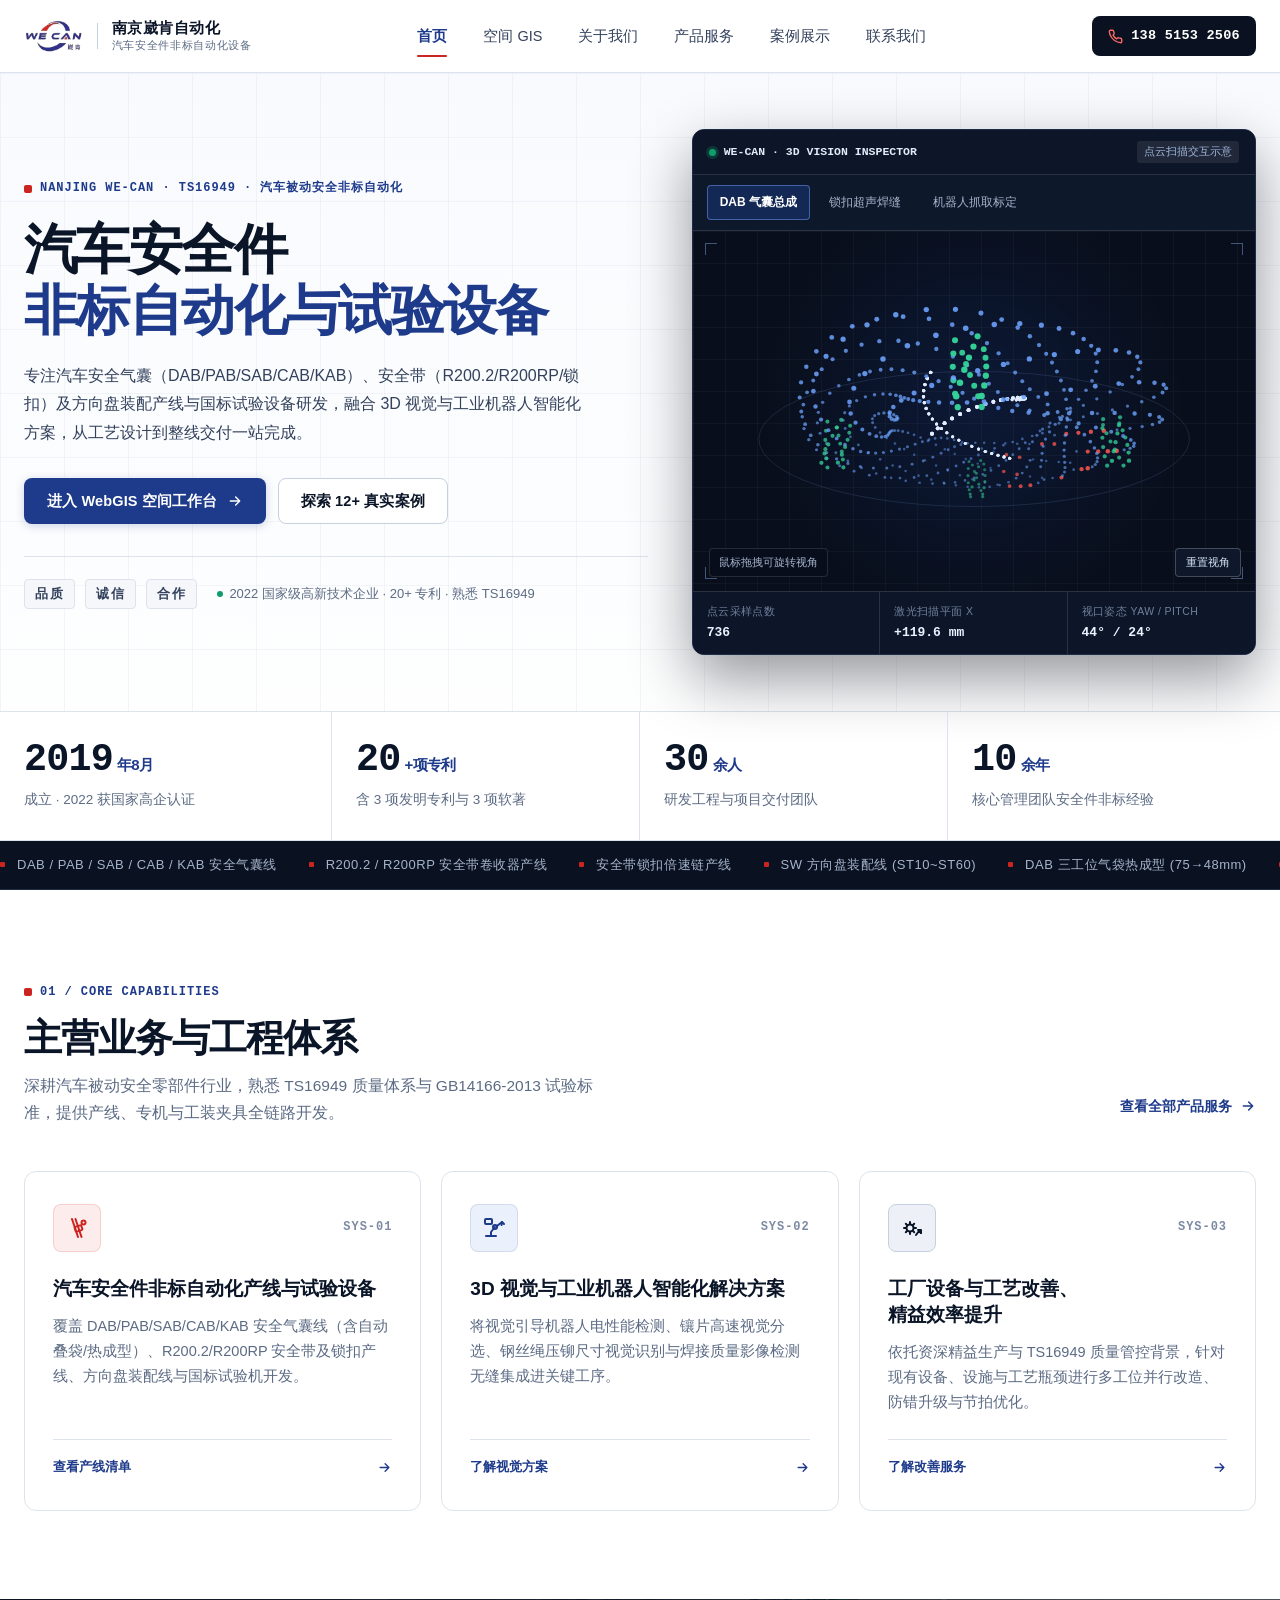
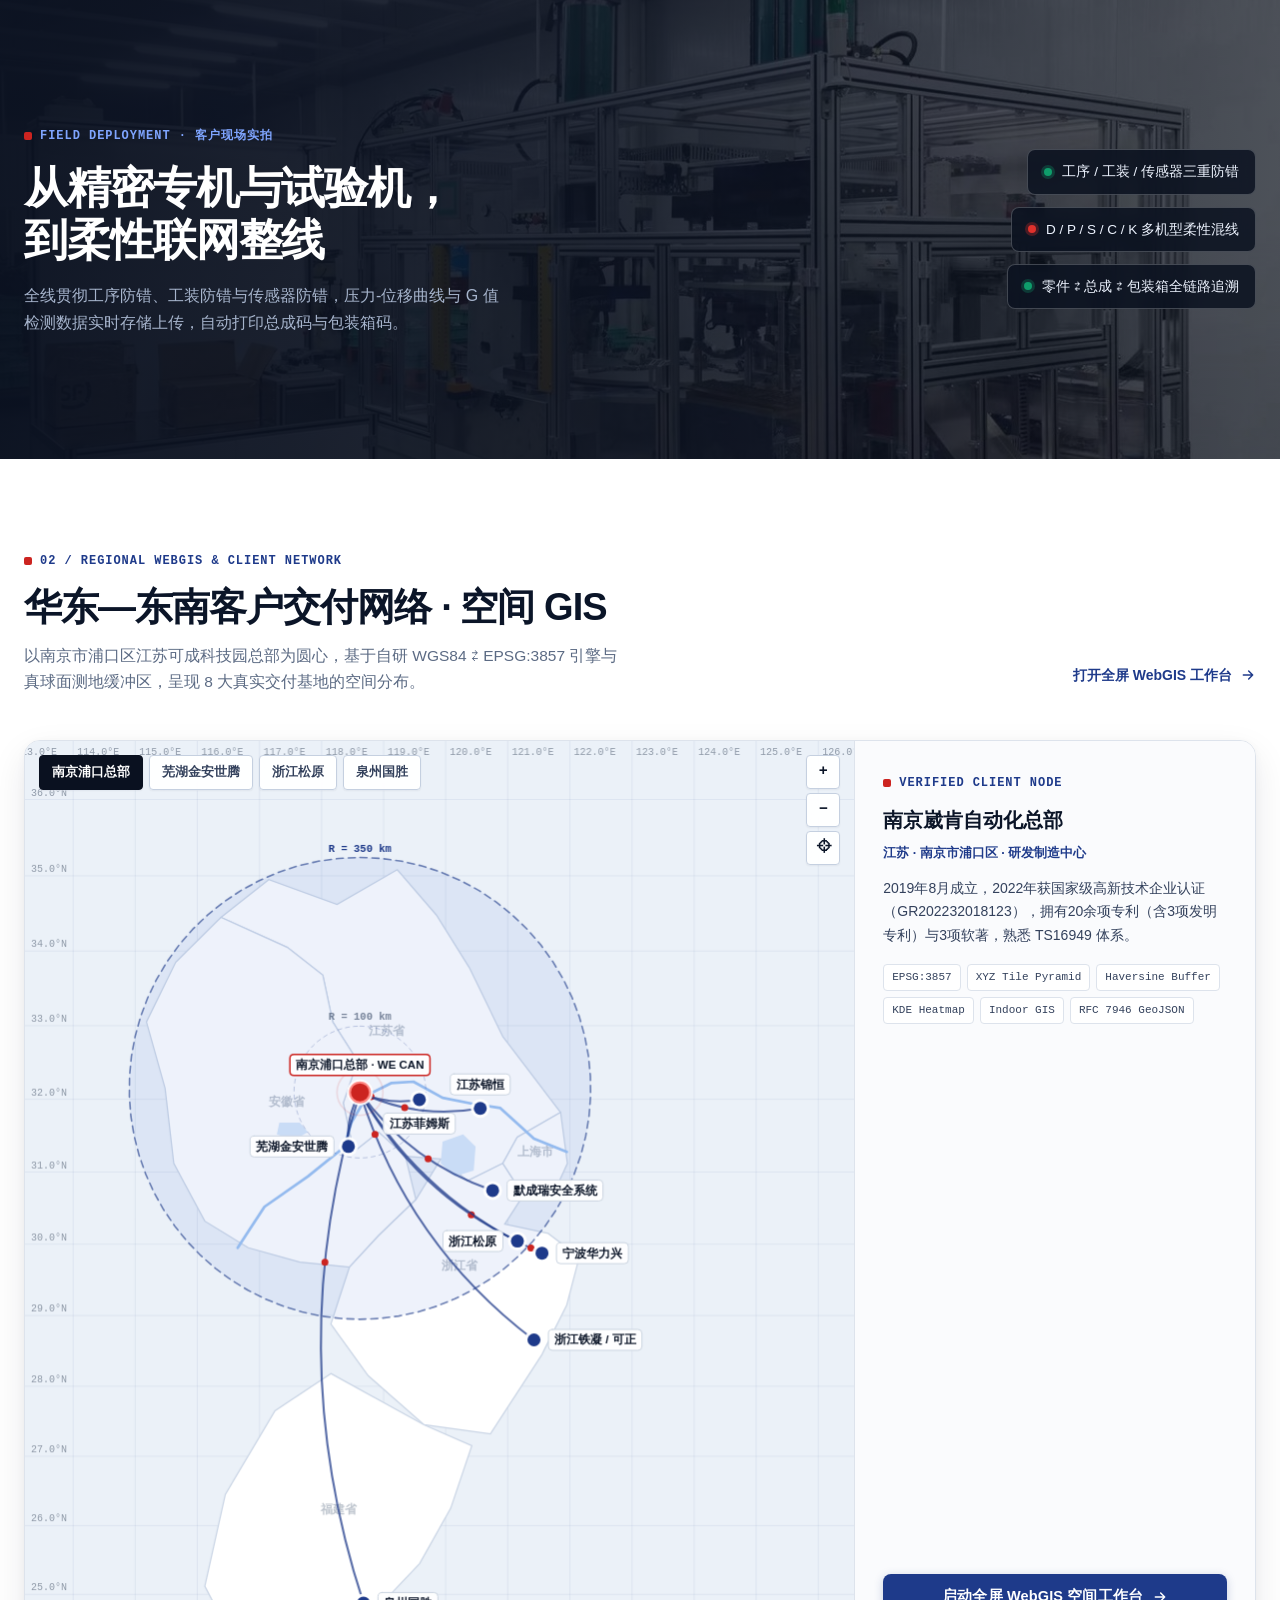
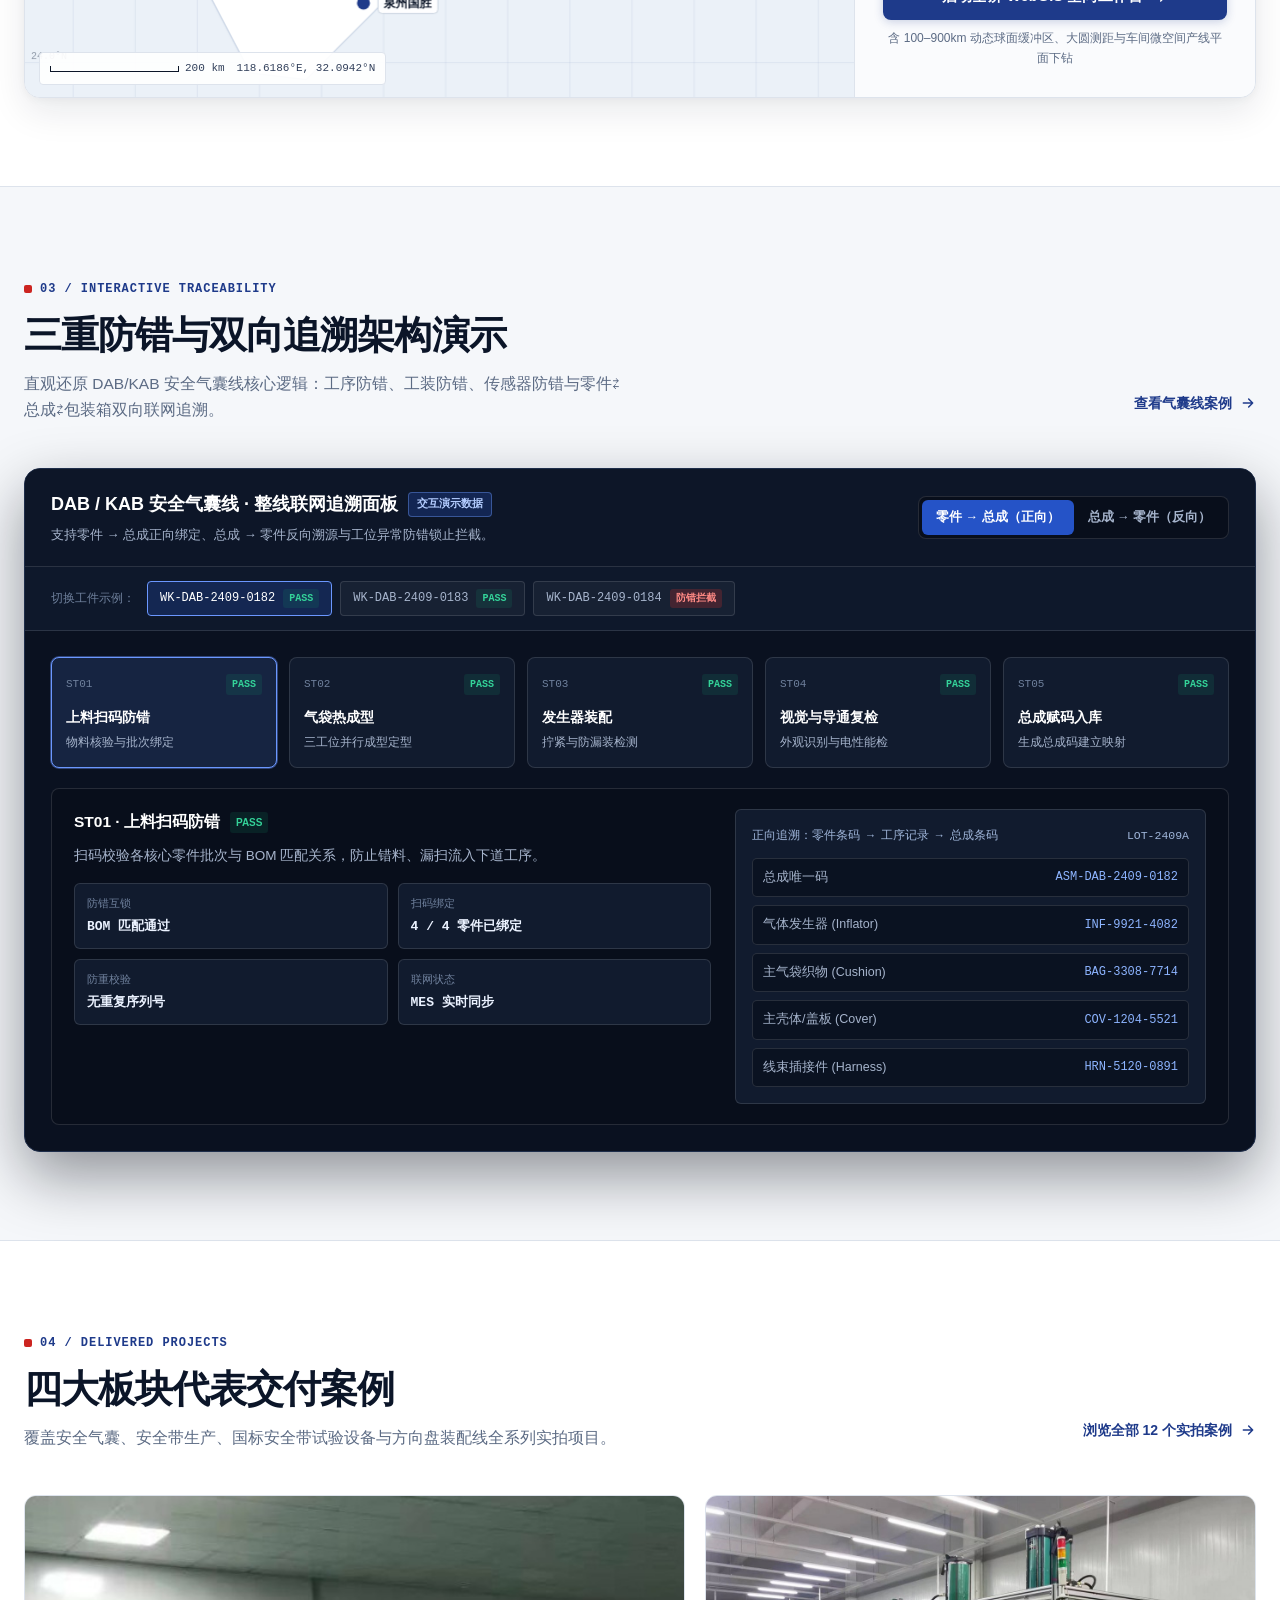
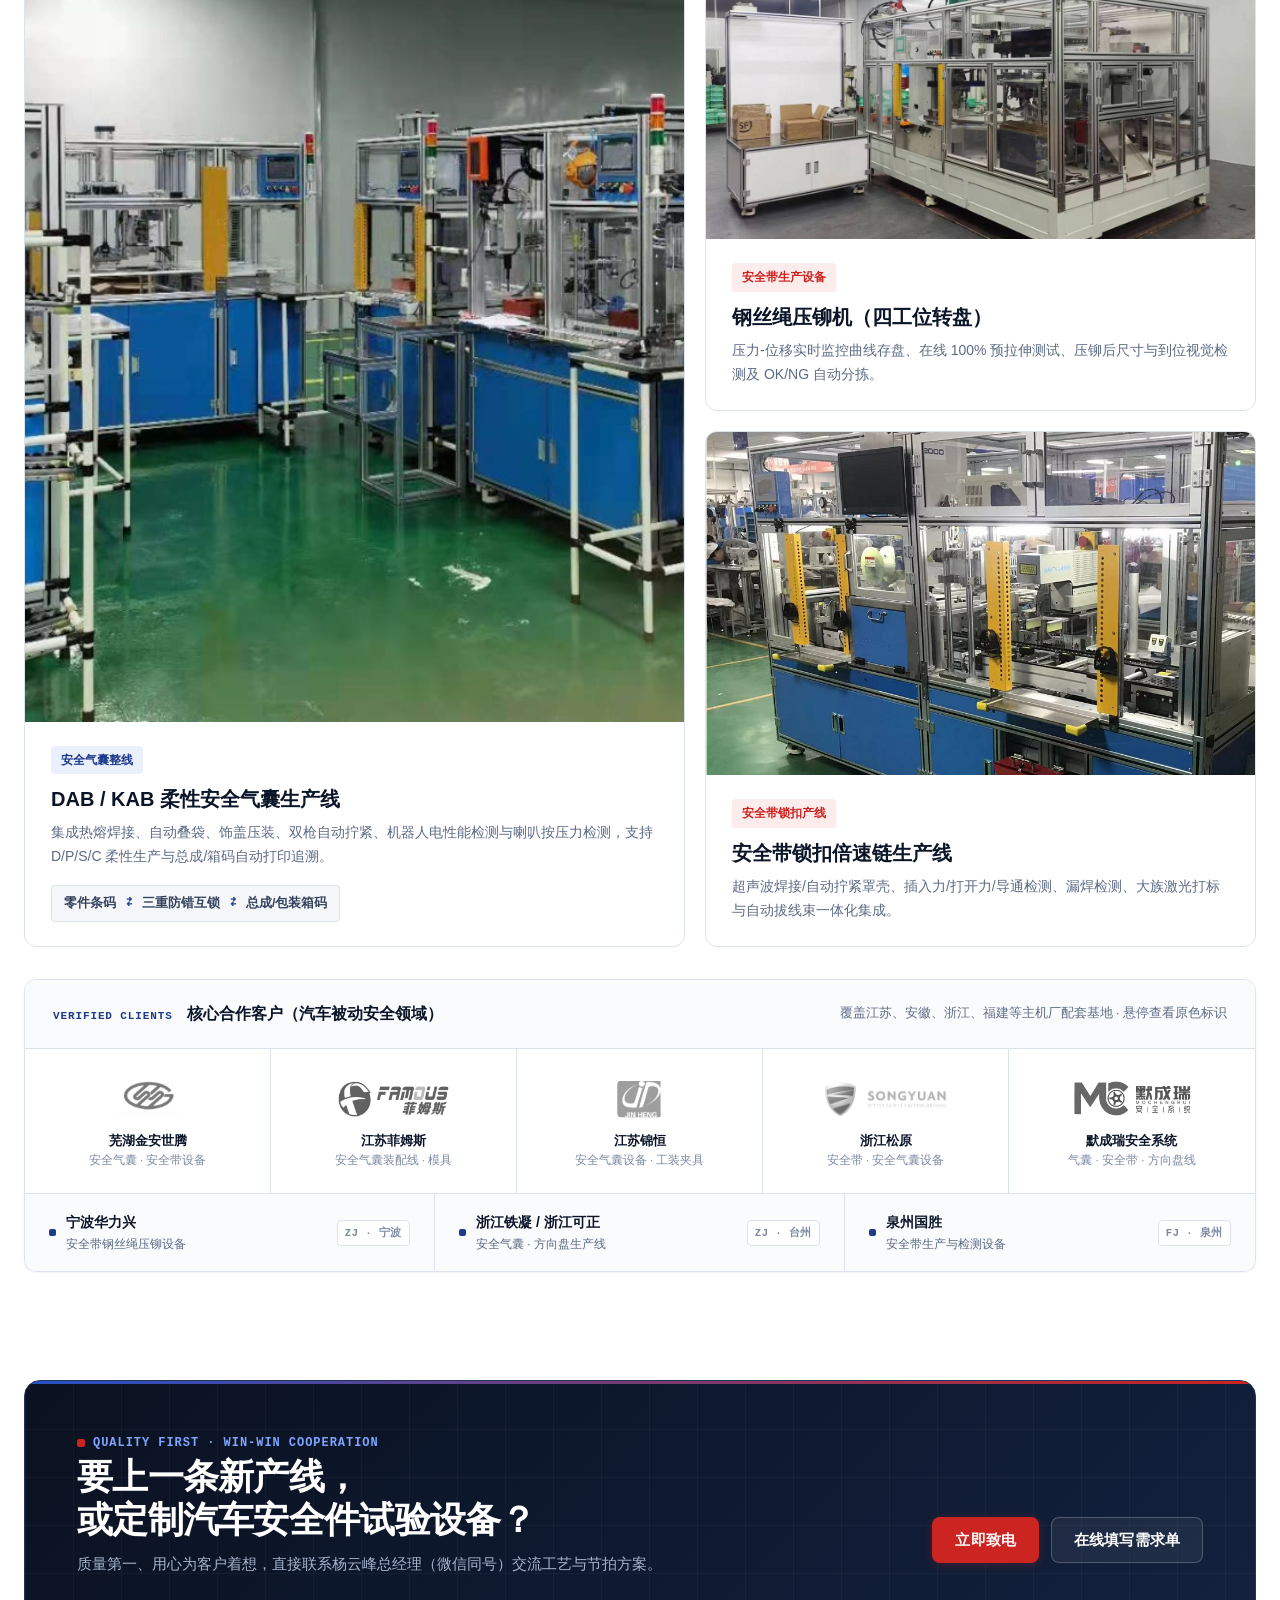
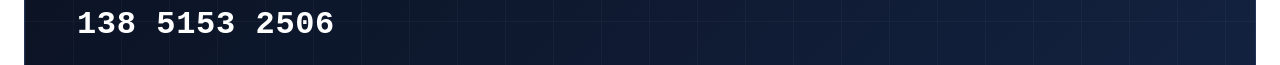
==== index.html @ b55b251d "ui: redesign partner logo wall into Swiss 5+3 hairline matrix with transparent monochrome-to-color l" ====
<!DOCTYPE html>
<html lang="zh-CN">
<head>
  <meta charset="utf-8">
  <meta name="viewport" content="width=device-width, initial-scale=1">
  <title>南京崴肯自动化设备科技有限公司 | 汽车安全件非标自动化与试验设备</title>
  <meta name="description" content="南京崴肯自动化设备科技有限公司（国家高新技术企业，GR202232018123）：安全气囊（DAB/PAB/SAB/CAB/KAB）、安全带（R200.2/R200RP/锁扣）、方向盘产线及试验设备、3D视觉与机器人智能化方案。">
  <link rel="icon" href="./img/logo.jpg">
  <link rel="stylesheet" href="./css/site.css">
</head>
<body>
  <header class="site-head" id="head">
    <div class="wrap">
      <a class="brand" href="./index.html" aria-label="南京崴肯自动化设备科技有限公司 首页">
        <span class="brand-mark"><img src="./img/logo-clean.png" alt="WE CAN 崴肯"></span>
        <span class="brand-sep" aria-hidden="true"></span>
        <span class="brand-text">
          <strong>南京崴肯自动化</strong>
          <small>汽车安全件非标自动化设备</small>
        </span>
      </a>
      <nav class="nav" id="nav" aria-label="主导航">
        <a href="./index.html" aria-current="page">首页</a>
        <a href="./gis.html">空间 GIS</a>
        <a href="./about.html">关于我们</a>
        <a href="./services.html">产品服务</a>
        <a href="./cases.html">案例展示</a>
        <a href="./contact.html">联系我们</a>
      </nav>
      <div class="head-actions">
        <a class="call-btn" href="tel:13851532506" aria-label="致电 138 5153 2506">
          <svg viewBox="0 0 24 24" fill="none" stroke="currentColor" stroke-width="2.2" stroke-linecap="round" stroke-linejoin="round" aria-hidden="true"><path d="M22 16.9v3a2 2 0 0 1-2.2 2 19.8 19.8 0 0 1-8.6-3.1 19.5 19.5 0 0 1-6-6A19.8 19.8 0 0 1 2.1 4.2 2 2 0 0 1 4.1 2h3a2 2 0 0 1 2 1.7c.1.9.4 1.8.7 2.7a2 2 0 0 1-.5 2.1L8 9.8a16 16 0 0 0 6 6l1.3-1.3a2 2 0 0 1 2.1-.4c.9.3 1.8.6 2.7.7a2 2 0 0 1 1.7 2z"/></svg>
          <span class="mono">138 5153 2506</span>
        </a>
        <button class="menu-btn" type="button" aria-controls="nav" aria-expanded="false" aria-label="打开菜单">
          <svg viewBox="0 0 24 24" fill="none" stroke="currentColor" stroke-width="2" stroke-linecap="round" aria-hidden="true"><path d="M4 7h16M4 12h16M4 17h16"/></svg>
        </button>
      </div>
    </div>
  </header>

  <main>
    <!-- HERO: Architectural Split Stage + Interactive 3D CAD Point-Cloud Viewport -->
    <section class="hero">
      <div class="wrap">
        <div class="hero-grid">
          <div class="hero-copy">
            <span class="eyebrow rv">NANJING WE-CAN · TS16949 · 汽车被动安全非标自动化</span>
            <h1 class="rv d1">汽车安全件<br><span class="accent">非标自动化与试验设备</span></h1>
            <p class="hero-lead rv d2">专注汽车安全气囊（DAB/PAB/SAB/CAB/KAB）、安全带（R200.2/R200RP/锁扣）及方向盘装配产线与国标试验设备研发，融合 3D 视觉与工业机器人智能化方案，从工艺设计到整线交付一站完成。</p>
            <div class="hero-actions rv d2">
              <a class="btn btn-primary" href="./gis.html">
                进入 WebGIS 空间工作台
                <svg viewBox="0 0 24 24" fill="none" stroke="currentColor" stroke-width="2.2" stroke-linecap="round" stroke-linejoin="round" aria-hidden="true"><path d="M5 12h14M13 6l6 6-6 6"/></svg>
              </a>
              <a class="btn btn-outline" href="./cases.html">探索 12+ 真实案例</a>
            </div>
            <div class="hero-meta rv d3">
              <div class="creed" aria-label="企业理念">
                <span>品质</span>
                <span>诚信</span>
                <span>合作</span>
              </div>
              <span class="hero-cert"><i aria-hidden="true"></i>2022 国家级高新技术企业 · 20+ 专利 · 熟悉 TS16949</span>
            </div>
          </div>

          <div class="cad-stage rv d1" data-default-mode="airbag" aria-label="3D视觉点云交互演示视窗">
            <div class="cad-bar">
              <span class="cad-title"><i class="cad-dot" aria-hidden="true"></i>WE-CAN · 3D VISION INSPECTOR</span>
              <span class="cad-tag">点云扫描交互示意</span>
            </div>
            <div class="cad-modes" role="tablist" aria-label="切换三维检测示意模型">
              <button type="button" class="cad-mode-btn active" data-mode="airbag">DAB 气囊总成</button>
              <button type="button" class="cad-mode-btn" data-mode="buckle">锁扣超声焊缝</button>
              <button type="button" class="cad-mode-btn" data-mode="robot">机器人抓取标定</button>
            </div>
            <div class="cad-viewport">
              <canvas id="cloud" aria-hidden="true"></canvas>
              <span class="cad-corner tl" aria-hidden="true"></span>
              <span class="cad-corner tr" aria-hidden="true"></span>
              <span class="cad-corner bl" aria-hidden="true"></span>
              <span class="cad-corner br" aria-hidden="true"></span>
              <span class="cad-hint">鼠标拖拽可旋转视角</span>
              <button type="button" class="cad-reset">重置视角</button>
            </div>
            <div class="cad-telemetry">
              <div><span>点云采样点数</span><strong data-cad-pts>0</strong></div>
              <div><span>激光扫描平面 X</span><strong data-cad-scan>+0.0 mm</strong></div>
              <div><span>视口姿态 YAW / PITCH</span><strong data-cad-angle>0° / 0°</strong></div>
            </div>
          </div>
        </div>
      </div>

      <!-- KPI Engineering Strip -->
      <div class="kpi-strip">
        <div class="wrap">
          <div class="kpi-grid">
            <div class="kpi-item rv">
              <div class="kpi-val"><span data-count="2019">2019</span><small>年8月</small></div>
              <div class="kpi-label">成立 · 2022 获国家高企认证</div>
            </div>
            <div class="kpi-item rv d1">
              <div class="kpi-val"><span data-count="20">20</span><small>+项专利</small></div>
              <div class="kpi-label">含 3 项发明专利与 3 项软著</div>
            </div>
            <div class="kpi-item rv d2">
              <div class="kpi-val"><span data-count="30">30</span><small>余人</small></div>
              <div class="kpi-label">研发工程与项目交付团队</div>
            </div>
            <div class="kpi-item rv d3">
              <div class="kpi-val"><span data-count="10">10</span><small>余年</small></div>
              <div class="kpi-label">核心管理团队安全件非标经验</div>
            </div>
          </div>
        </div>
      </div>
    </section>

    <!-- Restrained Capability Ticker -->
    <div class="cap-ticker" aria-label="核心产线与试验设备能力">
      <div class="cap-ticker-track">
        <span>DAB / PAB / SAB / CAB / KAB 安全气囊线</span>
        <span>R200.2 / R200RP 安全带卷收器产线</span>
        <span>安全带锁扣倍速链产线</span>
        <span>SW 方向盘装配线 (ST10~ST60)</span>
        <span>DAB 三工位气袋热成型 (75→48mm)</span>
        <span>四工位转盘钢丝绳压铆机</span>
        <span>车带感角度检测一体机 (13-15s)</span>
        <span>G 值 / 疲劳 / 倾斜锁止试验机 (GB14166)</span>
        <span>3D 视觉引导机器人集成</span>
        <span>整线联网 · 零件⇄总成双向追溯</span>
        <span aria-hidden="true">DAB / PAB / SAB / CAB / KAB 安全气囊线</span>
        <span aria-hidden="true">R200.2 / R200RP 安全带卷收器产线</span>
        <span aria-hidden="true">安全带锁扣倍速链产线</span>
        <span aria-hidden="true">SW 方向盘装配线 (ST10~ST60)</span>
        <span aria-hidden="true">DAB 三工位气袋热成型 (75→48mm)</span>
        <span aria-hidden="true">四工位转盘钢丝绳压铆机</span>
        <span aria-hidden="true">车带感角度检测一体机 (13-15s)</span>
        <span aria-hidden="true">G 值 / 疲劳 / 倾斜锁止试验机 (GB14166)</span>
        <span aria-hidden="true">3D 视觉引导机器人集成</span>
        <span aria-hidden="true">整线联网 · 零件⇄总成双向追溯</span>
      </div>
    </div>

    <!-- 01. Core Services -->
    <section class="sec">
      <div class="wrap">
        <div class="sec-head">
          <div>
            <span class="eyebrow rv">01 / CORE CAPABILITIES</span>
            <h2 class="sec-title rv d1">主营业务与工程体系</h2>
            <p class="sec-lead rv d1">深耕汽车被动安全零部件行业，熟悉 TS16949 质量体系与 GB14166-2013 试验标准，提供产线、专机与工装夹具全链路开发。</p>
          </div>
          <a class="more-link rv" href="./services.html">
            查看全部产品服务
            <svg viewBox="0 0 24 24" fill="none" stroke="currentColor" stroke-width="2.2" stroke-linecap="round" stroke-linejoin="round" aria-hidden="true"><path d="M5 12h14M13 6l6 6-6 6"/></svg>
          </a>
        </div>

        <div class="svc-grid">
          <a class="svc-card rv" href="./services.html#automotive">
            <div class="svc-top">
              <span class="svc-icon red"><svg viewBox="0 0 24 24" fill="none" stroke="currentColor" stroke-width="2" stroke-linecap="round" stroke-linejoin="round" aria-hidden="true"><path d="M7 3l6 18"/><path d="M10.5 3l6 18"/><rect x="10" y="10" width="7" height="5" rx="1" transform="rotate(-18 13.5 12.5)"/><circle cx="18.5" cy="6.5" r="2"/></svg></span>
              <span class="svc-idx">SYS-01</span>
            </div>
            <h3>汽车安全件非标自动化产线与试验设备</h3>
            <p>覆盖 DAB/PAB/SAB/CAB/KAB 安全气囊线（含自动叠袋/热成型）、R200.2/R200RP 安全带及锁扣产线、方向盘装配线与国标试验机开发。</p>
            <span class="svc-foot"><span>查看产线清单</span><svg viewBox="0 0 24 24" fill="none" stroke="currentColor" stroke-width="2.2" stroke-linecap="round" stroke-linejoin="round" aria-hidden="true"><path d="M5 12h14M13 6l6 6-6 6"/></svg></span>
          </a>

          <a class="svc-card rv d1" href="./services.html#vision">
            <div class="svc-top">
              <span class="svc-icon"><svg viewBox="0 0 24 24" fill="none" stroke="currentColor" stroke-width="2" stroke-linecap="round" stroke-linejoin="round" aria-hidden="true"><path d="M4 20h10"/><path d="M9 20v-4l4-5"/><circle cx="13" cy="11" r="2"/><path d="M15 10l5-4"/><path d="M20 6l2 2M20 6l-.5 3"/><rect x="3" y="3" width="7" height="5" rx="1"/></svg></span>
              <span class="svc-idx">SYS-02</span>
            </div>
            <h3>3D 视觉与工业机器人智能化解决方案</h3>
            <p>将视觉引导机器人电性能检测、镶片高速视觉分选、钢丝绳压铆尺寸视觉识别与焊接质量影像检测无缝集成进关键工序。</p>
            <span class="svc-foot"><span>了解视觉方案</span><svg viewBox="0 0 24 24" fill="none" stroke="currentColor" stroke-width="2.2" stroke-linecap="round" stroke-linejoin="round" aria-hidden="true"><path d="M5 12h14M13 6l6 6-6 6"/></svg></span>
          </a>

          <a class="svc-card rv d2" href="./services.html#efficiency">
            <div class="svc-top">
              <span class="svc-icon slate"><svg viewBox="0 0 24 24" fill="none" stroke="currentColor" stroke-width="2" stroke-linecap="round" stroke-linejoin="round" aria-hidden="true"><circle cx="10" cy="12" r="3.5"/><path d="M10 6v2M10 16v2M4 12h2M14 12h2M5.8 7.8l1.4 1.4M12.8 14.8l1.4 1.4M5.8 16.2l1.4-1.4M12.8 9.2l1.4-1.4"/><path d="M16 19l3-4 2 2"/><path d="M21 17v-3h-3"/></svg></span>
              <span class="svc-idx">SYS-03</span>
            </div>
            <h3>工厂设备与工艺改善、<br>精益效率提升</h3>
            <p>依托资深精益生产与 TS16949 质量管控背景，针对现有设备、设施与工艺瓶颈进行多工位并行改造、防错升级与节拍优化。</p>
            <span class="svc-foot"><span>了解改善服务</span><svg viewBox="0 0 24 24" fill="none" stroke="currentColor" stroke-width="2.2" stroke-linecap="round" stroke-linejoin="round" aria-hidden="true"><path d="M5 12h14M13 6l6 6-6 6"/></svg></span>
          </a>
        </div>
      </div>
    </section>

    <!-- Full-Bleed Real Workshop Equipment Showcase -->
    <section class="equip-band" aria-label="整线设备实拍展示">
      <div class="equip-band-bg" aria-hidden="true">
        <img src="./img/case-cable-stamping.jpg" alt="南京崴肯四工位转盘钢丝绳压铆机实拍">
      </div>
      <div class="wrap">
        <div class="equip-band-inner">
          <div>
            <span class="eyebrow on-dark rv">FIELD DEPLOYMENT · 客户现场实拍</span>
            <h2 class="rv d1">从精密专机与试验机，<br>到柔性联网整线</h2>
            <p class="rv d2">全线贯彻工序防错、工装防错与传感器防错，压力-位移曲线与 G 值检测数据实时存储上传，自动打印总成码与包装箱码。</p>
          </div>
          <div class="equip-callouts rv d2">
            <span class="callout-chip ok"><i aria-hidden="true"></i>工序 / 工装 / 传感器三重防错</span>
            <span class="callout-chip"><i aria-hidden="true"></i>D / P / S / C / K 多机型柔性混线</span>
            <span class="callout-chip ok"><i aria-hidden="true"></i>零件 ⇄ 总成 ⇄ 包装箱全链路追溯</span>
          </div>
        </div>
      </div>
    </section>

    <!-- 02. Regional WebGIS Service Network & Spatial Analysis Preview -->
    <section class="sec">
      <div class="wrap">
        <div class="sec-head">
          <div>
            <span class="eyebrow rv">02 / REGIONAL WEBGIS &amp; CLIENT NETWORK</span>
            <h2 class="sec-title rv d1">华东—东南客户交付网络 · 空间 GIS</h2>
            <p class="sec-lead rv d1">以南京市浦口区江苏可成科技园总部为圆心，基于自研 WGS84 ⇄ EPSG:3857 引擎与真球面测地缓冲区，呈现 8 大真实交付基地的空间分布。</p>
          </div>
          <a class="more-link rv" href="./gis.html">
            打开全屏 WebGIS 工作台
            <svg viewBox="0 0 24 24" fill="none" stroke="currentColor" stroke-width="2.2" stroke-linecap="round" stroke-linejoin="round" aria-hidden="true"><path d="M5 12h14M13 6l6 6-6 6"/></svg>
          </a>
        </div>

        <div class="home-gis-shell rv">
          <div class="home-gis-map-wrap">
            <canvas id="home-gis-canvas" aria-label="南京崴肯客户交付网络交互地图"></canvas>
            <div class="gis-map-hud-tl">
              <button type="button" class="gis-pill-btn active" data-home-fly="hq-nanjing">南京浦口总部</button>
              <button type="button" class="gis-pill-btn" data-home-fly="client-wuhu">芜湖金安世腾</button>
              <button type="button" class="gis-pill-btn" data-home-fly="client-songyuan">浙江松原</button>
              <button type="button" class="gis-pill-btn" data-home-fly="client-quanzhou">泉州国胜</button>
            </div>
            <div class="gis-zoom-stack">
              <button type="button" class="gis-icon-btn" id="home-gis-zin" aria-label="放大">+</button>
              <button type="button" class="gis-icon-btn" id="home-gis-zout" aria-label="缩小">−</button>
              <button type="button" class="gis-icon-btn" id="home-gis-reset" aria-label="复位">⌖</button>
            </div>
            <div class="gis-map-hud-bl">
              <span class="scale-wrap">
                <span class="scale-bar" id="home-gis-scale"></span>
                <span id="home-gis-scale-txt">100 km</span>
              </span>
              <span id="home-gis-coord">118.6186°E, 32.0942°N</span>
            </div>
          </div>

          <div class="home-gis-side">
            <div>
              <span class="eyebrow">VERIFIED CLIENT NODE</span>
              <h3 id="home-gis-name">南京崴肯自动化总部</h3>
              <p class="home-gis-meta" id="home-gis-meta">江苏 · 南京市浦口区 · 研发制造中心</p>
              <p class="home-gis-desc" id="home-gis-desc">2019年8月成立，2022年获国家级高新技术企业认证（GR202232018123），拥有20余项专利（含3项发明专利）与3项软著，熟悉 TS16949 体系。</p>
              <div class="gis-tech-chips">
                <span>EPSG:3857</span>
                <span>XYZ Tile Pyramid</span>
                <span>Haversine Buffer</span>
                <span>KDE Heatmap</span>
                <span>Indoor GIS</span>
                <span>RFC 7946 GeoJSON</span>
              </div>
            </div>
            <div>
              <a class="btn btn-primary" href="./gis.html" style="width:100%">
                启动全屏 WebGIS 空间工作台
                <svg viewBox="0 0 24 24" fill="none" stroke="currentColor" stroke-width="2.2" stroke-linecap="round" stroke-linejoin="round" aria-hidden="true"><path d="M5 12h14M13 6l6 6-6 6"/></svg>
              </a>
              <p style="margin-top:8px;font-size:12px;color:var(--ink-3);text-align:center">含 100–900km 动态球面缓冲区、大圆测距与车间微空间产线平面下钻</p>
            </div>
          </div>
        </div>
      </div>
    </section>

    <!-- 03. Interactive MES Bidirectional Traceability Demo -->
    <section class="sec sec-subtle">
      <div class="wrap">
        <div class="sec-head">
          <div>
            <span class="eyebrow rv">03 / INTERACTIVE TRACEABILITY</span>
            <h2 class="sec-title rv d1">三重防错与双向追溯架构演示</h2>
            <p class="sec-lead rv d1">直观还原 DAB/KAB 安全气囊线核心逻辑：工序防错、工装防错、传感器防错与零件⇄总成⇄包装箱双向联网追溯。</p>
          </div>
          <a class="more-link rv" href="./cases.html#c1">
            查看气囊线案例
            <svg viewBox="0 0 24 24" fill="none" stroke="currentColor" stroke-width="2.2" stroke-linecap="round" stroke-linejoin="round" aria-hidden="true"><path d="M5 12h14M13 6l6 6-6 6"/></svg>
          </a>
        </div>

        <div class="mes-console rv" data-mes-console>
          <div class="mes-top">
            <div class="mes-title-group">
              <h3>DAB / KAB 安全气囊线 · 整线联网追溯面板 <span class="mes-badge">交互演示数据</span></h3>
              <p>支持零件 → 总成正向绑定、总成 → 零件反向溯源与工位异常防错锁止拦截。</p>
            </div>
            <div class="mes-controls">
              <div class="seg-group" role="group" aria-label="切换追溯方向">
                <button type="button" class="seg-btn active" data-mes-dir="forward">零件 → 总成（正向）</button>
                <button type="button" class="seg-btn" data-mes-dir="reverse">总成 → 零件（反向）</button>
              </div>
            </div>
          </div>

          <div class="mes-samples" role="group" aria-label="选择示例工件序列号">
            <span class="mes-samples-label">切换工件示例：</span>
            <button type="button" class="sn-pill active" data-mes-sn="WK-DAB-2409-0182">
              <span>WK-DAB-2409-0182</span>
              <span class="sn-status ok">PASS</span>
            </button>
            <button type="button" class="sn-pill" data-mes-sn="WK-DAB-2409-0183">
              <span>WK-DAB-2409-0183</span>
              <span class="sn-status ok">PASS</span>
            </button>
            <button type="button" class="sn-pill" data-mes-sn="WK-DAB-2409-0184">
              <span>WK-DAB-2409-0184</span>
              <span class="sn-status ng">防错拦截</span>
            </button>
          </div>

          <div class="mes-body">
            <div class="station-flow" data-mes-flow></div>
            <div class="mes-detail" data-mes-detail></div>
          </div>
        </div>
      </div>
    </section>

    <!-- 04. Featured Delivery Cases + Real Client Logo Wall -->
    <section class="sec">
      <div class="wrap">
        <div class="sec-head">
          <div>
            <span class="eyebrow rv">04 / DELIVERED PROJECTS</span>
            <h2 class="sec-title rv d1">四大板块代表交付案例</h2>
            <p class="sec-lead rv d1">覆盖安全气囊、安全带生产、国标安全带试验设备与方向盘装配线全系列实拍项目。</p>
          </div>
          <a class="more-link rv" href="./cases.html">
            浏览全部 12 个实拍案例
            <svg viewBox="0 0 24 24" fill="none" stroke="currentColor" stroke-width="2.2" stroke-linecap="round" stroke-linejoin="round" aria-hidden="true"><path d="M5 12h14M13 6l6 6-6 6"/></svg>
          </a>
        </div>

        <div class="cases-home-grid">
          <a class="case-tile featured rv" href="./cases.html#c1">
            <div class="case-tile-media">
              <img src="./img/case-airbag-line.jpg" alt="DAB/KAB 安全气囊生产线">
            </div>
            <div class="case-tile-body">
              <span class="chip">安全气囊整线</span>
              <h3>DAB / KAB 柔性安全气囊生产线</h3>
              <p>集成热熔焊接、自动叠袋、饰盖压装、双枪自动拧紧、机器人电性能检测与喇叭按压力检测，支持 D/P/S/C 柔性生产与总成/箱码自动打印追溯。</p>
              <div class="trace-pill">
                <span>零件条码</span>
                <span class="arrows">⇄</span>
                <span>三重防错互锁</span>
                <span class="arrows">⇄</span>
                <span>总成/包装箱码</span>
              </div>
            </div>
          </a>

          <a class="case-tile rv d1" href="./cases.html#c4">
            <div class="case-tile-media">
              <img src="./img/case-cable-stamping.jpg" alt="四工位转盘钢丝绳压铆机">
            </div>
            <div class="case-tile-body">
              <span class="chip belt">安全带生产设备</span>
              <h3>钢丝绳压铆机（四工位转盘）</h3>
              <p>压力-位移实时监控曲线存盘、在线 100% 预拉伸测试、压铆后尺寸与到位视觉检测及 OK/NG 自动分拣。</p>
            </div>
          </a>

          <a class="case-tile rv d2" href="./cases.html#c5">
            <div class="case-tile-media">
              <img src="./img/case-buckle-line.jpg" alt="安全带锁扣倍速链生产线" style="object-position:center 35%">
            </div>
            <div class="case-tile-body">
              <span class="chip belt">安全带锁扣产线</span>
              <h3>安全带锁扣倍速链生产线</h3>
              <p>超声波焊接/自动拧紧罩壳、插入力/打开力/导通检测、漏焊检测、大族激光打标与自动拔线束一体化集成。</p>
            </div>
          </a>
        </div>

        <!-- Real Verified Client Logo Wall (Swiss 5+3 Architectural Matrix) -->
        <div class="partner-wall rv" id="partner-wall">
          <div class="partner-wall-head">
            <div>
              <small>VERIFIED CLIENTS</small>
              <strong>核心合作客户（汽车被动安全领域）</strong>
            </div>
            <span style="font-size:12.5px;color:var(--ink-3)">覆盖江苏、安徽、浙江、福建等主机厂配套基地 · 悬停查看原色标识</span>
          </div>

          <div class="partner-logo-strip">
            <div class="partner-logo-cell">
              <div class="partner-logo-img"><img src="./img/partner-jinan-clean.png" alt="芜湖金安世腾"></div>
              <div class="partner-logo-meta">
                <strong>芜湖金安世腾</strong>
                <span>安全气囊 · 安全带设备</span>
              </div>
            </div>
            <div class="partner-logo-cell">
              <div class="partner-logo-img"><img src="./img/partner-famous-clean.png" alt="江苏菲姆斯 FAMOUS"></div>
              <div class="partner-logo-meta">
                <strong>江苏菲姆斯</strong>
                <span>安全气囊装配线 · 模具</span>
              </div>
            </div>
            <div class="partner-logo-cell">
              <div class="partner-logo-img"><img class="badge-logo" src="./img/partner-jinheng-clean.png" alt="江苏锦恒 JIN HENG"></div>
              <div class="partner-logo-meta">
                <strong>江苏锦恒</strong>
                <span>安全气囊设备 · 工装夹具</span>
              </div>
            </div>
            <div class="partner-logo-cell">
              <div class="partner-logo-img"><img src="./img/partner-songyuan-clean.png" alt="浙江松原 SONGYUAN"></div>
              <div class="partner-logo-meta">
                <strong>浙江松原</strong>
                <span>安全带 · 安全气囊设备</span>
              </div>
            </div>
            <div class="partner-logo-cell">
              <div class="partner-logo-img"><img src="./img/partner-mochengrui-clean.png" alt="默成瑞安全系统"></div>
              <div class="partner-logo-meta">
                <strong>默成瑞安全系统</strong>
                <span>气囊 · 安全带 · 方向盘线</span>
              </div>
            </div>
          </div>

          <div class="partner-roster">
            <div class="partner-roster-item">
              <div class="partner-roster-left">
                <i aria-hidden="true"></i>
                <div>
                  <strong>宁波华力兴</strong>
                  <span>安全带钢丝绳压铆设备</span>
                </div>
              </div>
              <span class="partner-region">ZJ · 宁波</span>
            </div>
            <div class="partner-roster-item">
              <div class="partner-roster-left">
                <i aria-hidden="true"></i>
                <div>
                  <strong>浙江铁凝 / 浙江可正</strong>
                  <span>安全气囊 · 方向盘生产线</span>
                </div>
              </div>
              <span class="partner-region">ZJ · 台州</span>
            </div>
            <div class="partner-roster-item">
              <div class="partner-roster-left">
                <i aria-hidden="true"></i>
                <div>
                  <strong>泉州国胜</strong>
                  <span>安全带生产与检测设备</span>
                </div>
              </div>
              <span class="partner-region">FJ · 泉州</span>
            </div>
          </div>
        </div>
      </div>
    </section>

    <!-- CTA -->
    <div class="cta-wrap">
      <div class="wrap">
        <div class="cta-card rv">
          <div>
            <span class="eyebrow on-dark">QUALITY FIRST · WIN-WIN COOPERATION</span>
            <h2>要上一条新产线，<br>或定制汽车安全件试验设备？</h2>
            <p>质量第一、用心为客户着想，直接联系杨云峰总经理（微信同号）交流工艺与节拍方案。</p>
            <a class="cta-phone" href="tel:13851532506">138 5153 2506</a>
          </div>
          <div class="cta-actions">
            <a class="btn btn-red" href="tel:13851532506">立即致电</a>
            <a class="btn btn-ghost-dark" href="./contact.html">在线填写需求单</a>
          </div>
        </div>
      </div>
    </div>
  </main>

  <footer class="site-foot">
    <div class="wrap foot-top">
      <div>
        <span class="foot-brand-badge"><img src="./img/logo.jpg" alt="WE CAN 崴肯"></span>
        <p class="foot-desc">南京崴肯自动化设备科技有限公司（Nanjing We-Can Automation Tech. Co., Ltd.），国家高新技术企业，专注汽车安全带、安全气囊、方向盘非标自动化及试验设备研发制造。</p>
      </div>
      <div>
        <h4>站点导航</h4>
        <ul class="foot-links">
          <li><a href="./index.html">首页</a></li>
          <li><a href="./gis.html">空间 GIS</a></li>
          <li><a href="./about.html">关于我们</a></li>
          <li><a href="./services.html">产品服务</a></li>
          <li><a href="./cases.html">案例展示</a></li>
          <li><a href="./contact.html">联系我们</a></li>
        </ul>
      </div>
      <div>
        <h4>联系方式</h4>
        <ul class="foot-links">
          <li>联系人：杨云峰（总经理）</li>
          <li><a href="tel:13851532506">电话：<span class="mono">138 5153 2506</span>（微信同号）</a></li>
          <li><a href="mailto:yang.yunfeng@njwe-can.com">邮箱：<span class="mono">yang.yunfeng@njwe-can.com</span></a></li>
          <li>地址：南京市浦口区步月路133号江苏可成科技园A幢1楼</li>
        </ul>
      </div>
      <div class="foot-qr">
        <div class="foot-qr-box"><img src="./img/contact-qr.svg" alt="扫码拨打咨询电话 138 5153 2506"></div>
        <span>手机扫码<br>一键直拨杨总专线</span>
      </div>
    </div>
    <div class="wrap foot-bot">
      <span>Copyright © 2024 南京崴肯自动化设备科技有限公司 · 国家高新技术企业（GR202232018123）</span>
      <span>品质、诚信、合作 · Quality · Sincerity · Co-operation</span>
    </div>
  </footer>
  <script src="./js/gis-data.js"></script>
  <script src="./js/webgis-engine.js"></script>
  <script src="./js/site.js"></script>
</body>
</html>
---- css/site.css ----
/* ==========================================================================
   南京崴肯自动化设备科技有限公司 (WE CAN 崴肯)
   Precision Industrial Design System — v4.0
   Aesthetic: Swiss / German Precision Automation Editorial
   ========================================================================== */

:root {
  /* Surfaces — Architectural Daylight + Precision Anodized Dark */
  --bg: #FFFFFF;
  --bg-subtle: #F5F7FA;
  --bg-muted: #EDF1F7;
  --surface: #FFFFFF;
  --dark: #0A1120;
  --dark-2: #111B2E;
  --dark-3: #18253E;

  /* Ink */
  --ink: #0B1528;
  --ink-2: #33415C;
  --ink-3: #5C6B84;
  --ink-muted: #7C8AA3;
  --ink-on-dark: #F1F5FB;
  --ink-on-dark-2: #A6B4CC;
  --ink-on-dark-3: #6F809C;

  /* Brand Palette — Derived directly from WE CAN 崴肯 official mark */
  --brand: #1E3A8A;
  --brand-hi: #2553C7;
  --brand-soft: #EBF1FC;
  --brand-tint: rgba(37, 83, 199, 0.08);
  --red: #CC2420;
  --red-hi: #E0312C;
  --red-soft: #FDECEC;
  --ok: #0F9D6B;
  --ok-soft: rgba(15, 157, 107, 0.14);
  --warn: #D97706;
  --warn-soft: rgba(217, 119, 6, 0.16);

  /* Hairlines & Structural Rules */
  --line: #DDE3EC;
  --line-strong: #C5D0E0;
  --line-dark: rgba(255, 255, 255, 0.12);
  --line-dark-strong: rgba(255, 255, 255, 0.22);

  /* Typography */
  --font-sans: "PingFang SC", "HarmonyOS Sans SC", "Microsoft YaHei UI", "Microsoft YaHei", "Noto Sans SC", -apple-system, BlinkMacSystemFont, sans-serif;
  --font-mono: "JetBrains Mono", "Bahnschrift", "DIN Alternate", "SFMono-Regular", "Consolas", monospace;

  /* Layout & Radius */
  --wrap: 1240px;
  --r-xs: 4px;
  --r-sm: 8px;
  --r-md: 12px;
  --r-lg: 16px;
  --nav-h: 72px;

  /* Shadows — restrained architectural elevation */
  --shadow-xs: 0 1px 2px rgba(11, 21, 40, 0.05);
  --shadow-sm: 0 4px 16px rgba(11, 21, 40, 0.06), 0 1px 3px rgba(11, 21, 40, 0.04);
  --shadow-md: 0 14px 36px rgba(11, 21, 40, 0.09), 0 2px 8px rgba(11, 21, 40, 0.04);
  --shadow-dark: 0 24px 60px rgba(4, 9, 20, 0.42);

  /* Motion */
  --ease: cubic-bezier(0.22, 1, 0.36, 1);
}

/* ================= Reset & Base ================= */
*,
*::before,
*::after {
  box-sizing: border-box;
}

html {
  scroll-behavior: smooth;
  text-size-adjust: 100%;
}

body {
  margin: 0;
  font-family: var(--font-sans);
  font-size: 15px;
  line-height: 1.72;
  color: var(--ink);
  background: var(--bg);
  -webkit-font-smoothing: antialiased;
  -moz-osx-font-smoothing: grayscale;
  overflow-x: hidden;
}

img,
svg {
  display: block;
  max-width: 100%;
}

a {
  color: inherit;
  text-decoration: none;
}

button,
input,
select,
textarea {
  font: inherit;
  color: inherit;
}

h1, h2, h3, h4, p, figure, ul, ol {
  margin: 0;
}

ul, ol {
  padding: 0;
  list-style: none;
}

::selection {
  background: var(--brand);
  color: #fff;
}

:focus-visible {
  outline: 2px solid var(--brand-hi);
  outline-offset: 3px;
  border-radius: 4px;
}

.wrap {
  width: min(var(--wrap), 100% - 48px);
  margin-inline: auto;
}

.mono,
.num {
  font-family: var(--font-mono);
  font-variant-numeric: tabular-nums;
}

.sr-only {
  position: absolute;
  width: 1px;
  height: 1px;
  overflow: hidden;
  clip: rect(0 0 0 0);
  white-space: nowrap;
}

/* ================= Scroll Progress Bar ================= */
.scroll-progress {
  position: fixed;
  top: 0;
  left: 0;
  height: 2.5px;
  width: 0%;
  background: linear-gradient(90deg, var(--brand) 0%, var(--brand-hi) 75%, var(--red) 100%);
  z-index: 120;
  pointer-events: none;
  transition: width 0.08s linear;
}

/* ================= Header & Navigation ================= */
.site-head {
  position: sticky;
  top: 0;
  z-index: 90;
  background: rgba(255, 255, 255, 0.92);
  backdrop-filter: blur(14px) saturate(1.2);
  -webkit-backdrop-filter: blur(14px) saturate(1.2);
  border-bottom: 1px solid var(--line);
  transition: box-shadow 0.25s var(--ease), background-color 0.25s var(--ease);
}

.site-head.scrolled {
  background: rgba(255, 255, 255, 0.97);
  box-shadow: 0 4px 20px rgba(11, 21, 40, 0.06);
}

.site-head .wrap {
  display: flex;
  align-items: center;
  justify-content: space-between;
  gap: 24px;
  height: var(--nav-h);
}

.brand {
  display: inline-flex;
  align-items: center;
  gap: 14px;
  flex: none;
}

.brand-mark {
  display: inline-flex;
  align-items: center;
  height: 36px;
}

.brand-mark img {
  height: 34px;
  width: auto;
  object-fit: contain;
}

.brand-sep {
  width: 1px;
  height: 26px;
  background: var(--line-strong);
}

.brand-text {
  display: flex;
  flex-direction: column;
  line-height: 1.2;
}

.brand-text strong {
  font-size: 15px;
  font-weight: 700;
  color: var(--ink);
  letter-spacing: 0.03em;
}

.brand-text small {
  font-size: 11px;
  color: var(--ink-3);
  letter-spacing: 0.06em;
  margin-top: 2px;
}

.nav {
  display: flex;
  align-items: center;
  gap: 6px;
}

.nav a {
  position: relative;
  padding: 8px 15px;
  font-size: 14.5px;
  font-weight: 500;
  color: var(--ink-2);
  border-radius: var(--r-xs);
  transition: color 0.2s, background-color 0.2s;
}

.nav a:hover {
  color: var(--brand);
  background: var(--bg-subtle);
}

.nav a[aria-current="page"] {
  color: var(--brand);
  font-weight: 600;
}

.nav a[aria-current="page"]::after {
  content: "";
  position: absolute;
  left: 15px;
  right: 15px;
  bottom: -1px;
  height: 2px;
  background: var(--red);
  border-radius: 2px;
}

.head-actions {
  display: flex;
  align-items: center;
  gap: 12px;
  flex: none;
}

.call-btn {
  display: inline-flex;
  align-items: center;
  gap: 8px;
  height: 40px;
  padding: 0 16px;
  border-radius: var(--r-sm);
  background: var(--dark);
  color: #fff;
  font-size: 13.5px;
  font-weight: 600;
  letter-spacing: 0.02em;
  transition: background-color 0.2s var(--ease), transform 0.2s var(--ease);
}

.call-btn svg {
  width: 15px;
  height: 15px;
  color: #FF6B66;
}

.call-btn:hover {
  background: var(--brand);
  transform: translateY(-1px);
}

.menu-btn {
  display: none;
  align-items: center;
  justify-content: center;
  width: 40px;
  height: 40px;
  border: 1px solid var(--line);
  border-radius: var(--r-sm);
  background: #fff;
  color: var(--ink);
  cursor: pointer;
}

.menu-btn svg {
  width: 20px;
  height: 20px;
}

/* ================= Buttons ================= */
.btn {
  display: inline-flex;
  align-items: center;
  justify-content: center;
  gap: 9px;
  height: 46px;
  padding: 0 22px;
  border-radius: var(--r-sm);
  font-size: 14.5px;
  font-weight: 600;
  letter-spacing: 0.01em;
  border: 1px solid transparent;
  cursor: pointer;
  transition: background-color 0.2s var(--ease), border-color 0.2s var(--ease), color 0.2s var(--ease), transform 0.2s var(--ease), box-shadow 0.2s var(--ease);
  white-space: nowrap;
}

.btn svg {
  width: 16px;
  height: 16px;
  flex: none;
}

.btn-primary {
  background: var(--brand);
  color: #fff;
  box-shadow: 0 2px 10px rgba(30, 58, 138, 0.22);
}

.btn-primary:hover {
  background: var(--brand-hi);
  transform: translateY(-1px);
  box-shadow: 0 6px 18px rgba(37, 83, 199, 0.28);
}

.btn-red {
  background: var(--red);
  color: #fff;
  box-shadow: 0 2px 10px rgba(204, 36, 32, 0.24);
}

.btn-red:hover {
  background: var(--red-hi);
  transform: translateY(-1px);
  box-shadow: 0 6px 20px rgba(204, 36, 32, 0.34);
}

.btn-outline {
  background: #fff;
  color: var(--ink);
  border-color: var(--line-strong);
}

.btn-outline:hover {
  border-color: var(--brand);
  color: var(--brand);
  background: var(--brand-soft);
}

.btn-ghost-dark {
  background: rgba(255, 255, 255, 0.06);
  color: #fff;
  border-color: var(--line-dark-strong);
}

.btn-ghost-dark:hover {
  background: rgba(255, 255, 255, 0.14);
  border-color: rgba(255, 255, 255, 0.4);
}

.btn-sm {
  height: 36px;
  padding: 0 14px;
  font-size: 13px;
}

/* ================= Section Headings & Architectural Labels ================= */
.eyebrow {
  display: inline-flex;
  align-items: center;
  gap: 8px;
  font-family: var(--font-mono);
  font-size: 12px;
  font-weight: 600;
  letter-spacing: 0.08em;
  text-transform: uppercase;
  color: var(--brand);
}

.eyebrow::before {
  content: "";
  width: 8px;
  height: 8px;
  border-radius: 2px;
  background: var(--red);
  flex: none;
}

.eyebrow.on-dark {
  color: #7FA5FF;
}

.sec {
  padding: 88px 0;
}

.sec-subtle {
  background: var(--bg-subtle);
  border-top: 1px solid var(--line);
  border-bottom: 1px solid var(--line);
}

.sec-dark {
  background: var(--dark);
  color: var(--ink-on-dark);
}

.sec-head {
  display: flex;
  align-items: flex-end;
  justify-content: space-between;
  gap: 24px;
  margin-bottom: 44px;
}

.sec-title {
  font-size: clamp(28px, 3.2vw, 38px);
  font-weight: 700;
  line-height: 1.2;
  letter-spacing: -0.025em;
  color: var(--ink);
  margin-top: 12px;
}

.sec-dark .sec-title {
  color: #fff;
}

.sec-lead {
  margin-top: 12px;
  font-size: 15.5px;
  color: var(--ink-3);
  max-width: 600px;
}

.sec-dark .sec-lead {
  color: var(--ink-on-dark-2);
}

.more-link {
  display: inline-flex;
  align-items: center;
  gap: 8px;
  font-size: 14px;
  font-weight: 600;
  color: var(--brand);
  padding: 8px 0;
  border-bottom: 1.5px solid transparent;
  transition: border-color 0.2s, gap 0.2s;
  white-space: nowrap;
}

.more-link svg {
  width: 16px;
  height: 16px;
}

.more-link:hover {
  border-bottom-color: var(--brand);
  gap: 11px;
}

/* ================= HOME HERO — Split Precision Engineering Stage ================= */
.hero {
  position: relative;
  background:
    linear-gradient(to right, rgba(221, 227, 236, 0.35) 1px, transparent 1px) 0 0 / 64px 64px,
    linear-gradient(to bottom, rgba(221, 227, 236, 0.35) 1px, transparent 1px) 0 0 / 64px 64px,
    linear-gradient(180deg, #F8FAFD 0%, #FFFFFF 100%);
  border-bottom: 1px solid var(--line);
  padding: 56px 0 0;
}

.hero-grid {
  display: grid;
  grid-template-columns: minmax(0, 1.05fr) minmax(0, 0.95fr);
  gap: 44px;
  align-items: center;
  padding-bottom: 56px;
}

.hero-copy h1 {
  margin-top: 18px;
  font-size: clamp(34px, 4.3vw, 54px);
  font-weight: 800;
  line-height: 1.14;
  letter-spacing: -0.03em;
  color: var(--ink);
}

.hero-copy h1 .accent {
  color: var(--brand);
}

.hero-lead {
  margin-top: 20px;
  font-size: 16px;
  line-height: 1.8;
  color: var(--ink-2);
  max-width: 560px;
}

.hero-actions {
  display: flex;
  flex-wrap: wrap;
  gap: 12px;
  margin-top: 30px;
}

.hero-meta {
  display: flex;
  flex-wrap: wrap;
  align-items: center;
  gap: 20px;
  margin-top: 32px;
  padding-top: 22px;
  border-top: 1px solid var(--line);
}

.creed {
  display: inline-flex;
  align-items: center;
  gap: 10px;
  font-size: 13px;
  font-weight: 600;
  color: var(--ink-2);
}

.creed span {
  padding: 3px 10px;
  background: var(--bg-subtle);
  border: 1px solid var(--line);
  border-radius: var(--r-xs);
  letter-spacing: 0.12em;
}

.hero-cert {
  font-size: 13px;
  color: var(--ink-3);
  display: inline-flex;
  align-items: center;
  gap: 6px;
}

.hero-cert i {
  width: 6px;
  height: 6px;
  border-radius: 50%;
  background: var(--ok);
  display: inline-block;
}

/* ================= Interactive CAD 3D Point-Cloud Viewport ================= */
.cad-stage {
  background: var(--dark);
  border: 1px solid #1E2D4A;
  border-radius: var(--r-md);
  overflow: hidden;
  box-shadow: var(--shadow-dark);
  color: var(--ink-on-dark);
  display: flex;
  flex-direction: column;
}

.cad-bar {
  display: flex;
  align-items: center;
  justify-content: space-between;
  gap: 12px;
  padding: 11px 16px;
  background: #0D1628;
  border-bottom: 1px solid var(--line-dark);
  font-family: var(--font-mono);
  font-size: 11.5px;
  color: var(--ink-on-dark-2);
}

.cad-title {
  display: inline-flex;
  align-items: center;
  gap: 8px;
  font-weight: 600;
  color: #E2EBFA;
}

.cad-dot {
  width: 7px;
  height: 7px;
  border-radius: 50%;
  background: var(--ok);
  box-shadow: 0 0 0 3px rgba(15, 157, 107, 0.25);
}

.cad-tag {
  padding: 2px 7px;
  border-radius: 3px;
  background: rgba(255, 255, 255, 0.08);
  color: #9FB5D9;
  font-size: 10.5px;
}

.cad-modes {
  display: flex;
  gap: 6px;
  padding: 10px 14px;
  background: #0E182B;
  border-bottom: 1px solid var(--line-dark);
  overflow-x: auto;
}

.cad-mode-btn {
  padding: 6px 12px;
  border-radius: var(--r-xs);
  border: 1px solid transparent;
  background: transparent;
  color: var(--ink-on-dark-2);
  font-size: 12px;
  font-weight: 500;
  cursor: pointer;
  white-space: nowrap;
  transition: all 0.18s;
}

.cad-mode-btn:hover {
  color: #fff;
  background: rgba(255, 255, 255, 0.06);
}

.cad-mode-btn.active {
  background: rgba(37, 83, 199, 0.28);
  border-color: rgba(114, 158, 255, 0.5);
  color: #fff;
  font-weight: 600;
}

.cad-viewport {
  position: relative;
  height: 360px;
  background:
    radial-gradient(circle at 50% 48%, rgba(37, 83, 199, 0.16), transparent 64%),
    linear-gradient(to right, rgba(255, 255, 255, 0.03) 1px, transparent 1px) 0 0 / 32px 32px,
    linear-gradient(to bottom, rgba(255, 255, 255, 0.03) 1px, transparent 1px) 0 0 / 32px 32px,
    #080E1B;
  cursor: grab;
  user-select: none;
  touch-action: none;
}

.cad-viewport:active {
  cursor: grabbing;
}

.cad-viewport canvas {
  width: 100%;
  height: 100%;
  display: block;
}

/* Precision CAD corner ticks */
.cad-corner {
  position: absolute;
  width: 12px;
  height: 12px;
  pointer-events: none;
  border-color: rgba(140, 174, 235, 0.45);
  border-style: solid;
  border-width: 0;
}
.cad-corner.tl { top: 12px; left: 12px; border-top-width: 1.5px; border-left-width: 1.5px; }
.cad-corner.tr { top: 12px; right: 12px; border-top-width: 1.5px; border-right-width: 1.5px; }
.cad-corner.bl { bottom: 12px; left: 12px; border-bottom-width: 1.5px; border-left-width: 1.5px; }
.cad-corner.br { bottom: 12px; right: 12px; border-bottom-width: 1.5px; border-right-width: 1.5px; }

.cad-hint {
  position: absolute;
  left: 16px;
  bottom: 14px;
  padding: 4px 9px;
  border-radius: 4px;
  background: rgba(8, 14, 27, 0.78);
  border: 1px solid var(--line-dark);
  font-size: 11px;
  color: var(--ink-on-dark-2);
  pointer-events: none;
}

.cad-reset {
  position: absolute;
  right: 14px;
  bottom: 14px;
  padding: 4px 10px;
  border-radius: 4px;
  background: rgba(17, 27, 46, 0.88);
  border: 1px solid var(--line-dark-strong);
  color: #D5E2F8;
  font-size: 11px;
  cursor: pointer;
  transition: background 0.18s;
}

.cad-reset:hover {
  background: var(--brand);
  color: #fff;
  border-color: var(--brand-hi);
}

.cad-telemetry {
  display: grid;
  grid-template-columns: repeat(3, 1fr);
  border-top: 1px solid var(--line-dark);
  background: #0D1628;
}

.cad-telemetry > div {
  padding: 10px 14px;
  border-right: 1px solid var(--line-dark);
}

.cad-telemetry > div:last-child {
  border-right: 0;
}

.cad-telemetry span {
  display: block;
  font-size: 10.5px;
  color: var(--ink-on-dark-3);
  letter-spacing: 0.04em;
}

.cad-telemetry strong {
  display: block;
  margin-top: 2px;
  font-family: var(--font-mono);
  font-size: 13px;
  font-weight: 600;
  color: #EBF2FF;
}

/* ================= KPI Strip (Architectural Hairline Grid) ================= */
.kpi-strip {
  background: #fff;
  border-top: 1px solid var(--line);
}

.kpi-grid {
  display: grid;
  grid-template-columns: repeat(4, 1fr);
}

.kpi-item {
  padding: 28px 24px;
  border-right: 1px solid var(--line);
  position: relative;
}

.kpi-item:first-child {
  padding-left: 0;
}

.kpi-item:last-child {
  border-right: 0;
}

.kpi-val {
  font-family: var(--font-mono);
  font-size: clamp(30px, 3vw, 40px);
  font-weight: 700;
  line-height: 1.05;
  color: var(--ink);
  letter-spacing: -0.02em;
}

.kpi-val small {
  font-family: var(--font-sans);
  font-size: 15px;
  font-weight: 600;
  color: var(--brand);
  margin-left: 4px;
}

.kpi-label {
  margin-top: 8px;
  font-size: 13.5px;
  color: var(--ink-3);
}

/* Standalone boxed KPI card (about page) */
.kpi-box {
  background: #fff;
  border: 1px solid var(--line);
  border-radius: var(--r-md);
  overflow: hidden;
  box-shadow: var(--shadow-xs);
}

.kpi-box .kpi-item:first-child {
  padding-left: 24px;
}

/* ================= Capability Ticker (Restrained Technical Bar) ================= */
.cap-ticker {
  background: var(--dark);
  color: var(--ink-on-dark-2);
  border-bottom: 1px solid #1E2D4A;
  overflow: hidden;
  padding: 13px 0;
}

.cap-ticker-track {
  display: flex;
  width: max-content;
  gap: 32px;
  animation: ticker 34s linear infinite;
}

.cap-ticker:hover .cap-ticker-track {
  animation-play-state: paused;
}

.cap-ticker-track span {
  display: inline-flex;
  align-items: center;
  gap: 12px;
  font-size: 13px;
  font-weight: 500;
  letter-spacing: 0.04em;
  white-space: nowrap;
}

.cap-ticker-track span::before {
  content: "";
  width: 5px;
  height: 5px;
  background: var(--red);
  border-radius: 1px;
}

@keyframes ticker {
  from { transform: translateX(0); }
  to { transform: translateX(-50%); }
}

/* ================= Services Cards (Swiss Precision Bento) ================= */
.svc-grid {
  display: grid;
  grid-template-columns: repeat(3, 1fr);
  gap: 20px;
}

.svc-card {
  position: relative;
  display: flex;
  flex-direction: column;
  padding: 32px 28px;
  background: #fff;
  border: 1px solid var(--line);
  border-radius: var(--r-md);
  transition: border-color 0.25s var(--ease), transform 0.25s var(--ease), box-shadow 0.25s var(--ease);
  overflow: hidden;
}

.svc-card::before {
  content: "";
  position: absolute;
  top: 0;
  left: 0;
  right: 0;
  height: 3px;
  background: transparent;
  transition: background-color 0.25s;
}

.svc-card:hover {
  border-color: var(--brand-hi);
  transform: translateY(-4px);
  box-shadow: var(--shadow-md);
}

.svc-card:hover::before {
  background: var(--brand);
}

.svc-top {
  display: flex;
  align-items: center;
  justify-content: space-between;
  margin-bottom: 24px;
}

.svc-icon {
  width: 48px;
  height: 48px;
  border-radius: var(--r-sm);
  display: grid;
  place-items: center;
  background: var(--brand-soft);
  color: var(--brand);
  border: 1px solid rgba(30, 58, 138, 0.12);
}

.svc-icon.red {
  background: var(--red-soft);
  color: var(--red);
  border-color: rgba(204, 36, 32, 0.15);
}

.svc-icon.slate {
  background: var(--bg-muted);
  color: var(--ink);
  border-color: var(--line-strong);
}

.svc-icon svg {
  width: 24px;
  height: 24px;
}

.svc-idx {
  font-family: var(--font-mono);
  font-size: 12px;
  font-weight: 600;
  color: var(--ink-muted);
  letter-spacing: 0.08em;
}

.svc-card h3 {
  font-size: 19px;
  font-weight: 700;
  line-height: 1.38;
  color: var(--ink);
}

.svc-card p {
  margin-top: 12px;
  font-size: 14.5px;
  color: var(--ink-3);
  flex: 1;
}

.svc-foot {
  margin-top: 24px;
  padding-top: 16px;
  border-top: 1px solid var(--line);
  display: flex;
  align-items: center;
  justify-content: space-between;
  font-size: 13px;
  font-weight: 600;
  color: var(--brand);
}

.svc-foot svg {
  width: 15px;
  height: 15px;
  transition: transform 0.2s;
}

.svc-card:hover .svc-foot svg {
  transform: translateX(4px);
}

/* ================= Process Strip (01 咨询 / 02 研发 / 03 落地) ================= */
.process-grid {
  display: grid;
  grid-template-columns: repeat(3, 1fr);
  background: #fff;
  border: 1px solid var(--line);
  border-radius: var(--r-md);
  overflow: hidden;
  margin-top: 24px;
}

.process-step {
  display: flex;
  align-items: flex-start;
  gap: 16px;
  padding: 24px 26px;
  border-right: 1px solid var(--line);
}

.process-step:last-child {
  border-right: 0;
}

.step-num {
  font-family: var(--font-mono);
  font-size: 13px;
  font-weight: 700;
  color: var(--brand);
  background: var(--brand-soft);
  padding: 5px 10px;
  border-radius: var(--r-xs);
  flex: none;
  margin-top: 2px;
}

.process-step h4 {
  font-size: 16px;
  font-weight: 700;
  color: var(--ink);
}

.process-step p {
  margin-top: 4px;
  font-size: 13.5px;
  color: var(--ink-3);
}

/* ================= Full-Bleed Architectural Equipment Showcase Band ================= */
.equip-band {
  position: relative;
  min-height: 460px;
  display: flex;
  align-items: center;
  overflow: hidden;
  background: var(--dark);
  color: #fff;
}

.equip-band-bg {
  position: absolute;
  inset: 0;
}

.equip-band-bg img {
  width: 100%;
  height: 100%;
  object-fit: cover;
  object-position: center 45%;
  opacity: 0.48;
  transform: scale(1.03);
}

.equip-band-bg::after {
  content: "";
  position: absolute;
  inset: 0;
  background: linear-gradient(90deg, rgba(10, 17, 32, 0.94) 0%, rgba(10, 17, 32, 0.72) 48%, rgba(10, 17, 32, 0.25) 100%);
}

.equip-band-inner {
  position: relative;
  z-index: 2;
  display: grid;
  grid-template-columns: minmax(0, 1fr) minmax(0, 1fr);
  gap: 40px;
  align-items: center;
  padding: 72px 0;
}

.equip-band h2 {
  font-size: clamp(30px, 3.6vw, 44px);
  font-weight: 800;
  line-height: 1.18;
  letter-spacing: -0.025em;
  margin-top: 14px;
}

.equip-band p {
  margin-top: 16px;
  font-size: 16px;
  color: var(--ink-on-dark-2);
  max-width: 480px;
}

.equip-callouts {
  display: flex;
  flex-direction: column;
  gap: 12px;
  align-items: flex-end;
}

.callout-chip {
  display: inline-flex;
  align-items: center;
  gap: 10px;
  padding: 10px 16px;
  background: rgba(10, 17, 32, 0.84);
  backdrop-filter: blur(8px);
  border: 1px solid var(--line-dark-strong);
  border-radius: var(--r-sm);
  font-size: 13.5px;
  font-weight: 500;
  color: #EEF4FF;
}

.callout-chip i {
  width: 8px;
  height: 8px;
  border-radius: 50%;
  background: var(--red-hi);
  box-shadow: 0 0 0 3px rgba(224, 49, 44, 0.28);
}

.callout-chip.ok i {
  background: var(--ok);
  box-shadow: 0 0 0 3px rgba(15, 157, 107, 0.28);
}

/* ================= Interactive MES Bidirectional Traceability Console ================= */
.mes-console {
  background: var(--dark);
  border: 1px solid #1E2D4A;
  border-radius: var(--r-lg);
  overflow: hidden;
  color: var(--ink-on-dark);
  box-shadow: var(--shadow-dark);
}

.mes-top {
  display: flex;
  flex-wrap: wrap;
  align-items: center;
  justify-content: space-between;
  gap: 16px;
  padding: 20px 26px;
  background: #0D1628;
  border-bottom: 1px solid var(--line-dark);
}

.mes-title-group h3 {
  font-size: 18px;
  font-weight: 700;
  color: #fff;
  display: flex;
  align-items: center;
  gap: 10px;
}

.mes-badge {
  font-family: var(--font-mono);
  font-size: 11px;
  font-weight: 600;
  padding: 2px 8px;
  border-radius: 4px;
  background: rgba(37, 83, 199, 0.28);
  border: 1px solid rgba(114, 158, 255, 0.4);
  color: #B4CDFF;
}

.mes-title-group p {
  margin-top: 4px;
  font-size: 13px;
  color: var(--ink-on-dark-2);
}

.mes-controls {
  display: flex;
  flex-wrap: wrap;
  align-items: center;
  gap: 10px;
}

.seg-group {
  display: inline-flex;
  background: #080E1B;
  border: 1px solid var(--line-dark);
  border-radius: var(--r-sm);
  padding: 3px;
}

.seg-btn {
  padding: 7px 14px;
  border: 0;
  border-radius: 6px;
  background: transparent;
  color: var(--ink-on-dark-2);
  font-size: 12.5px;
  font-weight: 600;
  cursor: pointer;
  transition: all 0.18s;
}

.seg-btn.active {
  background: var(--brand-hi);
  color: #fff;
}

.mes-samples {
  display: flex;
  flex-wrap: wrap;
  align-items: center;
  gap: 8px;
  padding: 14px 26px;
  background: #0E182B;
  border-bottom: 1px solid var(--line-dark);
}

.mes-samples-label {
  font-size: 12px;
  color: var(--ink-on-dark-3);
  margin-right: 4px;
}

.sn-pill {
  display: inline-flex;
  align-items: center;
  gap: 8px;
  padding: 6px 12px;
  border-radius: var(--r-xs);
  background: rgba(255, 255, 255, 0.04);
  border: 1px solid var(--line-dark);
  font-family: var(--font-mono);
  font-size: 12px;
  color: var(--ink-on-dark-2);
  cursor: pointer;
  transition: all 0.18s;
}

.sn-pill:hover {
  border-color: rgba(255, 255, 255, 0.3);
  color: #fff;
}

.sn-pill.active {
  background: rgba(37, 83, 199, 0.25);
  border-color: #6B97FF;
  color: #fff;
}

.sn-status {
  font-size: 10px;
  font-weight: 700;
  padding: 1px 6px;
  border-radius: 3px;
}

.sn-status.ok {
  background: var(--ok-soft);
  color: #34D399;
}

.sn-status.ng {
  background: rgba(224, 49, 44, 0.22);
  color: #FF8A85;
}

.mes-body {
  padding: 26px;
}

/* 5-Station Pipeline */
.station-flow {
  display: grid;
  grid-template-columns: repeat(5, 1fr);
  gap: 12px;
  position: relative;
}

.station-node {
  position: relative;
  text-align: left;
  padding: 16px 14px;
  border-radius: var(--r-sm);
  background: var(--dark-2);
  border: 1px solid var(--line-dark);
  cursor: pointer;
  transition: all 0.2s var(--ease);
}

.station-node:hover {
  border-color: rgba(114, 158, 255, 0.5);
  transform: translateY(-2px);
}

.station-node.active {
  background: #162441;
  border-color: #6B97FF;
  box-shadow: 0 0 0 1px rgba(107, 151, 255, 0.4);
}

.station-node.blocked {
  border-color: rgba(224, 49, 44, 0.65);
  background: rgba(204, 36, 32, 0.12);
}

.station-node.skipped {
  opacity: 0.48;
}

.st-head {
  display: flex;
  align-items: center;
  justify-content: space-between;
  font-family: var(--font-mono);
  font-size: 11px;
  color: var(--ink-on-dark-3);
}

.st-pill {
  padding: 2px 6px;
  border-radius: 3px;
  font-weight: 700;
  font-size: 10px;
}

.st-pill.ok { background: var(--ok-soft); color: #34D399; }
.st-pill.ng { background: rgba(224, 49, 44, 0.25); color: #FF8A85; }
.st-pill.hold { background: rgba(255, 255, 255, 0.08); color: #94A3B8; }

.station-node h4 {
  margin-top: 10px;
  font-size: 14px;
  font-weight: 700;
  color: #fff;
}

.station-node p {
  margin-top: 4px;
  font-size: 12px;
  color: var(--ink-on-dark-2);
  line-height: 1.5;
}

/* Detail Telemetry Drawer */
.mes-detail {
  margin-top: 20px;
  padding: 20px 22px;
  border-radius: var(--r-sm);
  background: #080E1B;
  border: 1px solid var(--line-dark);
  display: grid;
  grid-template-columns: minmax(0, 1.15fr) minmax(0, 0.85fr);
  gap: 24px;
  align-items: start;
}

.mes-detail h4 {
  font-size: 15.5px;
  font-weight: 700;
  color: #fff;
  display: flex;
  align-items: center;
  gap: 10px;
}

.mes-detail-desc {
  margin-top: 8px;
  font-size: 13.5px;
  color: var(--ink-on-dark-2);
}

.mes-kv-grid {
  margin-top: 16px;
  display: grid;
  grid-template-columns: repeat(2, 1fr);
  gap: 10px;
}

.mes-kv {
  padding: 10px 12px;
  border-radius: 6px;
  background: var(--dark-2);
  border: 1px solid var(--line-dark);
}

.mes-kv span {
  display: block;
  font-size: 11px;
  color: var(--ink-on-dark-3);
}

.mes-kv strong {
  display: block;
  margin-top: 3px;
  font-family: var(--font-mono);
  font-size: 13px;
  color: #EBF2FF;
}

.mes-genealogy {
  padding: 16px;
  border-radius: 6px;
  background: var(--dark-2);
  border: 1px solid var(--line-dark);
}

.mes-genealogy-head {
  display: flex;
  align-items: center;
  justify-content: space-between;
  font-family: var(--font-mono);
  font-size: 11.5px;
  color: #9FB5D9;
  margin-bottom: 12px;
}

.genealogy-list {
  display: flex;
  flex-direction: column;
  gap: 8px;
}

.genealogy-row {
  display: flex;
  align-items: center;
  justify-content: space-between;
  gap: 10px;
  padding: 8px 10px;
  border-radius: 5px;
  background: rgba(8, 14, 27, 0.65);
  border: 1px solid var(--line-dark);
  font-size: 12.5px;
}

.genealogy-row span {
  color: var(--ink-on-dark-2);
}

.genealogy-row code {
  font-family: var(--font-mono);
  font-size: 12px;
  color: #8DB4FF;
}

/* ================= Case Cards (Home Editorial Gallery) ================= */
.cases-home-grid {
  display: grid;
  grid-template-columns: 1.2fr 1fr;
  gap: 20px;
}

.case-tile {
  display: flex;
  flex-direction: column;
  background: #fff;
  border: 1px solid var(--line);
  border-radius: var(--r-md);
  overflow: hidden;
  transition: border-color 0.25s var(--ease), transform 0.25s var(--ease), box-shadow 0.25s var(--ease);
}

.case-tile:hover {
  border-color: var(--brand-hi);
  transform: translateY(-3px);
  box-shadow: var(--shadow-md);
}

.case-tile.featured {
  grid-row: span 2;
}

.case-tile-media {
  position: relative;
  overflow: hidden;
  background: var(--bg-muted);
  aspect-ratio: 16 / 10;
}

.case-tile.featured .case-tile-media {
  aspect-ratio: 16 / 11;
  flex: 1;
  min-height: 290px;
}

/* Precision framed display for smaller photo (产品3.jpg) so it stays crisp */
.case-tile-media.framed {
  background:
    linear-gradient(to right, rgba(30, 58, 138, 0.05) 1px, transparent 1px) 0 0 / 20px 20px,
    linear-gradient(to bottom, rgba(30, 58, 138, 0.05) 1px, transparent 1px) 0 0 / 20px 20px,
    #EEF2F7;
  display: grid;
  place-items: center;
  padding: 18px;
}

.case-tile-media.framed img {
  width: auto;
  height: auto;
  max-width: 100%;
  max-height: 100%;
  object-fit: contain;
  border-radius: var(--r-sm);
  box-shadow: 0 10px 28px rgba(11, 21, 40, 0.16);
}

.case-tile-media img {
  width: 100%;
  height: 100%;
  object-fit: cover;
  transition: transform 0.55s var(--ease);
}

.case-tile:hover .case-tile-media img {
  transform: scale(1.03);
}

.case-tile-body {
  padding: 24px 26px;
}

.chip {
  display: inline-flex;
  align-items: center;
  gap: 6px;
  padding: 4px 10px;
  border-radius: var(--r-xs);
  font-size: 12px;
  font-weight: 600;
  background: var(--brand-soft);
  color: var(--brand);
}

.chip.belt {
  background: var(--red-soft);
  color: var(--red);
}

.case-tile-body h3 {
  margin-top: 12px;
  font-size: 20px;
  font-weight: 700;
  color: var(--ink);
  line-height: 1.3;
}

.case-tile-body p {
  margin-top: 8px;
  font-size: 14px;
  color: var(--ink-3);
}

.trace-pill {
  margin-top: 16px;
  display: inline-flex;
  align-items: center;
  gap: 10px;
  padding: 7px 12px;
  border-radius: var(--r-xs);
  background: var(--bg-subtle);
  border: 1px solid var(--line);
  font-size: 12.5px;
  font-weight: 600;
  color: var(--ink-2);
}

.trace-pill .arrows {
  font-family: var(--font-mono);
  color: var(--brand);
}

/* ================= Partners Bar ================= */
.partners-bar {
  margin-top: 28px;
  padding: 24px 28px;
  background: #fff;
  border: 1px solid var(--line);
  border-radius: var(--r-md);
  display: flex;
  flex-wrap: wrap;
  align-items: center;
  justify-content: space-between;
  gap: 20px;
}

.partners-label {
  display: flex;
  flex-direction: column;
}

.partners-label small {
  font-family: var(--font-mono);
  font-size: 11px;
  letter-spacing: 0.08em;
  color: var(--ink-muted);
  text-transform: uppercase;
}

.partners-label strong {
  font-size: 16px;
  color: var(--ink);
  margin-top: 2px;
}

.partner-list {
  display: flex;
  flex-wrap: wrap;
  align-items: center;
  gap: 12px;
}

.partner-item {
  padding: 10px 20px;
  border-radius: var(--r-sm);
  background: var(--bg-subtle);
  border: 1px solid var(--line);
  font-size: 15px;
  font-weight: 600;
  color: var(--ink);
  letter-spacing: 0.03em;
}

.partner-item.more {
  background: transparent;
  border-style: dashed;
  color: var(--ink-3);
  font-weight: 500;
}

/* ================= Subpage Architectural Hero ================= */
.page-hero {
  position: relative;
  background: var(--dark);
  color: #fff;
  padding: 64px 0 56px;
  overflow: hidden;
  border-bottom: 1px solid #1E2D4A;
}

.page-hero-bg {
  position: absolute;
  inset: 0;
}

.page-hero-bg img {
  width: 100%;
  height: 100%;
  object-fit: cover;
  opacity: 0.24;
}

.page-hero-bg::after {
  content: "";
  position: absolute;
  inset: 0;
  background: linear-gradient(100deg, rgba(10, 17, 32, 0.96) 0%, rgba(10, 17, 32, 0.8) 55%, rgba(10, 17, 32, 0.5) 100%);
}

.page-hero .wrap {
  position: relative;
  z-index: 2;
}

.crumb {
  display: inline-flex;
  align-items: center;
  gap: 8px;
  font-size: 13px;
  color: var(--ink-on-dark-2);
}

.crumb a:hover {
  color: #fff;
  text-decoration: underline;
}

.page-hero h1 {
  margin-top: 14px;
  font-size: clamp(32px, 4vw, 46px);
  font-weight: 800;
  letter-spacing: -0.025em;
  line-height: 1.15;
}

.page-hero .sub {
  margin-top: 14px;
  font-size: 16px;
  color: var(--ink-on-dark-2);
  max-width: 620px;
}

/* ================= About Page: Split Showcase & Editorial Mosaic ================= */
.split-sec {
  display: grid;
  grid-template-columns: minmax(0, 1fr) minmax(0, 1fr);
  gap: 48px;
  align-items: center;
}

.split-sec.rev .split-media {
  order: 2;
}

.about-mosaic {
  display: grid;
  grid-template-columns: 1.15fr 0.85fr;
  gap: 14px;
}

.mosaic-card {
  position: relative;
  border-radius: var(--r-md);
  overflow: hidden;
  border: 1px solid var(--line);
  background: var(--bg-muted);
  box-shadow: var(--shadow-sm);
}

.mosaic-card.tall {
  grid-row: span 2;
  min-height: 360px;
}

.mosaic-card img {
  width: 100%;
  height: 100%;
  object-fit: cover;
}

.mosaic-stat {
  padding: 20px;
  background: var(--dark);
  color: #fff;
  border-radius: var(--r-md);
  border: 1px solid #1E2D4A;
  display: flex;
  flex-direction: column;
  justify-content: space-between;
}

.mosaic-stat small {
  font-family: var(--font-mono);
  font-size: 11px;
  color: #8DB4FF;
  letter-spacing: 0.08em;
}

.mosaic-stat strong {
  margin-top: 8px;
  font-size: 20px;
  line-height: 1.3;
}

.mosaic-stat span {
  margin-top: 6px;
  font-size: 12.5px;
  color: var(--ink-on-dark-2);
}

.media-frame {
  position: relative;
  border-radius: var(--r-md);
  overflow: hidden;
  border: 1px solid var(--line);
  background: var(--bg-muted);
  box-shadow: var(--shadow-sm);
}

.media-frame img {
  width: 100%;
  aspect-ratio: 16 / 11;
  object-fit: cover;
}

.media-caption {
  display: flex;
  flex-wrap: wrap;
  align-items: center;
  justify-content: space-between;
  gap: 8px;
  padding: 12px 16px;
  background: #fff;
  border-top: 1px solid var(--line);
  font-size: 12.5px;
  color: var(--ink-3);
}

.media-tags {
  display: inline-flex;
  gap: 6px;
}

.media-tags span {
  padding: 2px 8px;
  border-radius: 4px;
  background: var(--bg-subtle);
  border: 1px solid var(--line);
  font-weight: 600;
  color: var(--ink-2);
}

.prose h2 {
  font-size: clamp(26px, 2.8vw, 34px);
  font-weight: 700;
  line-height: 1.24;
  letter-spacing: -0.02em;
  color: var(--ink);
  margin-top: 12px;
}

.prose .kicker {
  margin-top: 14px;
  font-size: 15px;
  font-weight: 600;
  color: var(--brand);
}

.prose p {
  margin-top: 14px;
  font-size: 15px;
  color: var(--ink-2);
}

.feat-list {
  margin-top: 22px;
  display: grid;
  gap: 10px;
}

.feat-list li {
  display: flex;
  align-items: center;
  gap: 10px;
  font-size: 14.5px;
  font-weight: 500;
  color: var(--ink);
}

.feat-list li::before {
  content: "";
  width: 7px;
  height: 7px;
  border-radius: 2px;
  background: var(--brand);
  flex: none;
}

/* Credentials Strip */
.cred-grid {
  display: grid;
  grid-template-columns: repeat(3, 1fr);
  gap: 18px;
  margin-top: 44px;
}

.cred-card {
  display: flex;
  align-items: center;
  gap: 16px;
  padding: 22px 24px;
  background: #fff;
  border: 1px solid var(--line);
  border-radius: var(--r-md);
}

.cred-icon {
  width: 44px;
  height: 44px;
  border-radius: var(--r-sm);
  background: var(--brand-soft);
  color: var(--brand);
  display: grid;
  place-items: center;
  flex: none;
}

.cred-icon svg {
  width: 22px;
  height: 22px;
}

.cred-card strong {
  font-size: 15.5px;
  color: var(--ink);
  display: block;
}

.cred-card span {
  font-size: 13px;
  color: var(--ink-3);
}

/* Values Grid (品质、诚信、合作) */
.values-grid {
  display: grid;
  grid-template-columns: repeat(3, 1fr);
  gap: 20px;
}

.value-card {
  padding: 32px 28px;
  background: #fff;
  border: 1px solid var(--line);
  border-radius: var(--r-md);
  position: relative;
  overflow: hidden;
}

.value-glyph {
  font-size: 56px;
  font-weight: 800;
  line-height: 1;
  color: var(--brand-soft);
  position: absolute;
  top: 20px;
  right: 24px;
  user-select: none;
  pointer-events: none;
}

.value-card h3 {
  font-size: 22px;
  font-weight: 700;
  color: var(--ink);
  margin-top: 10px;
}

.value-card p {
  margin-top: 10px;
  font-size: 14.5px;
  color: var(--ink-3);
}

/* ================= Services Page: Capability Matrix & Domains ================= */
.svc-row {
  padding: 56px 0;
  border-bottom: 1px solid var(--line);
}

.svc-row:last-child {
  border-bottom: 0;
}

.caps-grid {
  display: grid;
  grid-template-columns: repeat(3, 1fr);
  gap: 18px;
}

.cap-card {
  padding: 24px;
  background: #fff;
  border: 1px solid var(--line);
  border-radius: var(--r-md);
  display: flex;
  flex-direction: column;
  justify-content: space-between;
  transition: border-color 0.2s, box-shadow 0.2s;
}

.cap-card:hover {
  border-color: var(--brand-hi);
  box-shadow: var(--shadow-sm);
}

.cap-code {
  font-family: var(--font-mono);
  font-size: 11px;
  color: var(--brand);
  font-weight: 600;
}

.cap-card h3 {
  margin-top: 8px;
  font-size: 17px;
  font-weight: 700;
  color: var(--ink);
}

.cap-card p {
  margin-top: 8px;
  font-size: 14px;
  color: var(--ink-3);
}

.cap-src {
  margin-top: 18px;
  padding-top: 12px;
  border-top: 1px solid var(--line);
  font-size: 12px;
  color: var(--ink-muted);
}

.domains-grid {
  display: grid;
  grid-template-columns: repeat(2, 1fr);
  gap: 20px;
}

.domain-card {
  position: relative;
  display: flex;
  flex-direction: column;
  justify-content: flex-end;
  min-height: 280px;
  padding: 28px;
  border-radius: var(--r-md);
  overflow: hidden;
  background: var(--dark);
  color: #fff;
  border: 1px solid #1E2D4A;
}

.domain-card img {
  position: absolute;
  inset: 0;
  width: 100%;
  height: 100%;
  object-fit: cover;
  opacity: 0.48;
  transition: transform 0.5s var(--ease), opacity 0.3s;
}

.domain-card::after {
  content: "";
  position: absolute;
  inset: 0;
  background: linear-gradient(180deg, rgba(10, 17, 32, 0.1) 0%, rgba(10, 17, 32, 0.9) 100%);
}

.domain-card:hover img {
  transform: scale(1.04);
  opacity: 0.6;
}

.domain-card-body {
  position: relative;
  z-index: 2;
}

.domain-card-body h3 {
  font-size: 24px;
  font-weight: 700;
}

.domain-card-body p {
  margin-top: 6px;
  font-size: 14.5px;
  color: var(--ink-on-dark-2);
}

/* ================= Cases Page: Filter & Detailed Engineering Cards ================= */
.filter-bar {
  display: flex;
  flex-wrap: wrap;
  align-items: center;
  justify-content: space-between;
  gap: 16px;
  padding: 28px 0 24px;
  border-bottom: 1px solid var(--line);
}

.filter-group {
  display: flex;
  flex-wrap: wrap;
  gap: 8px;
}

.filter-btn {
  display: inline-flex;
  align-items: center;
  gap: 8px;
  padding: 9px 18px;
  border-radius: var(--r-sm);
  border: 1px solid var(--line);
  background: #fff;
  color: var(--ink-2);
  font-size: 14px;
  font-weight: 600;
  cursor: pointer;
  transition: all 0.2s;
}

.filter-btn span {
  font-family: var(--font-mono);
  font-size: 12px;
  opacity: 0.7;
}

.filter-btn:hover {
  border-color: var(--brand);
  color: var(--brand);
}

.filter-btn[aria-pressed="true"] {
  background: var(--dark);
  border-color: var(--dark);
  color: #fff;
}

.filter-note {
  font-size: 13px;
  color: var(--ink-3);
}

.case-list {
  display: grid;
  gap: 24px;
  margin-top: 28px;
}

.case-card {
  display: grid;
  grid-template-columns: minmax(0, 1.05fr) minmax(0, 0.95fr);
  background: #fff;
  border: 1px solid var(--line);
  border-radius: var(--r-md);
  overflow: hidden;
  box-shadow: var(--shadow-xs);
  transition: box-shadow 0.25s var(--ease), border-color 0.25s;
}

.case-card:hover {
  border-color: var(--line-strong);
  box-shadow: var(--shadow-md);
}

.case-card.hidden {
  display: none;
}

.case-media-btn {
  position: relative;
  border: 0;
  padding: 0;
  background: var(--bg-muted);
  cursor: zoom-in;
  overflow: hidden;
  display: block;
  width: 100%;
  min-height: 320px;
}

.case-media-btn img {
  width: 100%;
  height: 100%;
  object-fit: cover;
  transition: transform 0.5s var(--ease);
}

.case-media-btn:hover img {
  transform: scale(1.03);
}

.case-media-btn.framed {
  background:
    linear-gradient(to right, rgba(30, 58, 138, 0.05) 1px, transparent 1px) 0 0 / 22px 22px,
    linear-gradient(to bottom, rgba(30, 58, 138, 0.05) 1px, transparent 1px) 0 0 / 22px 22px,
    #EEF2F7;
  display: grid;
  place-items: center;
  padding: 28px;
}

.case-media-btn.framed img {
  width: auto;
  height: auto;
  max-width: 100%;
  max-height: 290px;
  object-fit: contain;
  border-radius: var(--r-sm);
  box-shadow: 0 14px 36px rgba(11, 21, 40, 0.16);
}

.zoom-pill {
  position: absolute;
  right: 14px;
  bottom: 14px;
  display: inline-flex;
  align-items: center;
  gap: 6px;
  padding: 7px 12px;
  border-radius: var(--r-xs);
  background: rgba(10, 17, 32, 0.84);
  color: #fff;
  font-size: 12.5px;
  font-weight: 500;
  backdrop-filter: blur(6px);
}

.zoom-pill svg {
  width: 14px;
  height: 14px;
}

.case-info {
  padding: 34px 36px;
  display: flex;
  flex-direction: column;
  justify-content: center;
}

.case-info-head {
  display: flex;
  align-items: center;
  justify-content: space-between;
  gap: 12px;
}

.case-id {
  font-family: var(--font-mono);
  font-size: 12px;
  color: var(--ink-muted);
}

.case-info h2 {
  margin-top: 14px;
  font-size: 26px;
  font-weight: 700;
  color: var(--ink);
  line-height: 1.25;
}

.case-info > p {
  margin-top: 12px;
  font-size: 15px;
  color: var(--ink-2);
}

.spec-tags {
  margin-top: 20px;
  display: grid;
  grid-template-columns: repeat(2, minmax(0, 1fr));
  gap: 10px;
}

.spec-tag {
  display: flex;
  align-items: center;
  gap: 8px;
  padding: 10px 12px;
  border-radius: var(--r-xs);
  background: var(--bg-subtle);
  border: 1px solid var(--line);
  font-size: 13.5px;
  font-weight: 500;
  color: var(--ink);
}

.spec-tag i {
  width: 6px;
  height: 6px;
  border-radius: 2px;
  background: var(--brand);
  flex: none;
}

/* ================= Lightbox Modal ================= */
.lightbox {
  position: fixed;
  inset: 0;
  z-index: 200;
  background: rgba(6, 11, 22, 0.92);
  backdrop-filter: blur(10px);
  display: flex;
  flex-direction: column;
  align-items: center;
  justify-content: center;
  padding: 24px;
  opacity: 0;
  pointer-events: none;
  transition: opacity 0.22s var(--ease);
}

.lightbox.open {
  opacity: 1;
  pointer-events: auto;
}

.lightbox-stage {
  position: relative;
  max-width: min(1040px, 100%);
  max-height: 76vh;
  display: flex;
  align-items: center;
  justify-content: center;
}

.lightbox-stage img {
  max-width: 100%;
  max-height: 74vh;
  border-radius: var(--r-sm);
  box-shadow: 0 24px 70px rgba(0, 0, 0, 0.6);
  background: #0F172A;
}

.lightbox-bar {
  margin-top: 18px;
  width: min(1040px, 100%);
  display: flex;
  align-items: center;
  justify-content: space-between;
  gap: 16px;
  color: #fff;
}

.lightbox-caption strong {
  font-size: 16px;
  display: block;
}

.lightbox-caption span {
  font-size: 13px;
  color: var(--ink-on-dark-2);
}

.lightbox-nav {
  display: flex;
  align-items: center;
  gap: 8px;
}

.lb-btn {
  width: 40px;
  height: 40px;
  border-radius: var(--r-sm);
  border: 1px solid var(--line-dark-strong);
  background: rgba(255, 255, 255, 0.08);
  color: #fff;
  display: grid;
  place-items: center;
  cursor: pointer;
  transition: background 0.18s;
}

.lb-btn:hover {
  background: var(--brand-hi);
}

.lightbox-close {
  position: fixed;
  top: 20px;
  right: 24px;
}

/* ================= Contact Page ================= */
.contact-cards {
  display: grid;
  grid-template-columns: 1.25fr 1fr 1fr;
  gap: 20px;
  margin-top: 40px;
}

.ccard {
  padding: 28px;
  background: #fff;
  border: 1px solid var(--line);
  border-radius: var(--r-md);
  display: flex;
  flex-direction: column;
  justify-content: space-between;
  gap: 18px;
}

.ccard.hotline {
  background: var(--dark);
  border-color: #1E2D4A;
  color: #fff;
}

.ccard-label {
  font-family: var(--font-mono);
  font-size: 11.5px;
  font-weight: 600;
  letter-spacing: 0.08em;
  text-transform: uppercase;
  color: var(--brand);
}

.ccard.hotline .ccard-label {
  color: #8DB4FF;
}

.ccard h2 {
  font-size: 22px;
  font-weight: 700;
  line-height: 1.3;
  margin-top: 6px;
}

.phone-display {
  display: inline-block;
  margin-top: 12px;
  font-family: var(--font-mono);
  font-size: clamp(26px, 2.8vw, 34px);
  font-weight: 700;
  letter-spacing: 0.02em;
  color: #fff;
}

.email-display {
  margin-top: 8px;
  font-family: var(--font-mono);
  font-size: 16px;
  font-weight: 600;
  color: var(--ink);
  word-break: break-all;
}

.qr-box {
  display: flex;
  align-items: center;
  gap: 18px;
}

.qr-frame {
  width: 108px;
  height: 108px;
  padding: 6px;
  background: #fff;
  border: 1px solid var(--line);
  border-radius: var(--r-sm);
  flex: none;
}

.qr-frame img {
  width: 100%;
  height: 100%;
}

/* Demand Brief Workbench */
.brief-grid {
  margin-top: 28px;
  display: grid;
  grid-template-columns: minmax(0, 1.2fr) minmax(0, 0.8fr);
  gap: 24px;
  align-items: start;
}

.brief-form-card {
  padding: 34px;
  background: #fff;
  border: 1px solid var(--line);
  border-radius: var(--r-md);
}

.brief-form-card h2 {
  font-size: 24px;
  font-weight: 700;
  color: var(--ink);
}

.brief-form-card > p {
  margin-top: 6px;
  font-size: 14px;
  color: var(--ink-3);
}

.need-form {
  margin-top: 24px;
  display: grid;
  grid-template-columns: repeat(2, minmax(0, 1fr));
  gap: 16px;
}

.field {
  display: flex;
  flex-direction: column;
  gap: 6px;
}

.field.full {
  grid-column: 1 / -1;
}

.field label {
  font-size: 13px;
  font-weight: 600;
  color: var(--ink-2);
}

.field label em {
  color: var(--red);
  font-style: normal;
  margin-left: 3px;
}

.field input,
.field select,
.field textarea {
  width: 100%;
  padding: 11px 14px;
  border-radius: var(--r-sm);
  border: 1px solid var(--line-strong);
  background: var(--bg-subtle);
  color: var(--ink);
  font-size: 14.5px;
  transition: border-color 0.18s, background-color 0.18s, box-shadow 0.18s;
}

.field input:focus,
.field select:focus,
.field textarea:focus {
  outline: none;
  border-color: var(--brand-hi);
  background: #fff;
  box-shadow: 0 0 0 3px var(--brand-tint);
}

.field textarea {
  min-height: 116px;
  resize: vertical;
}

.form-actions {
  grid-column: 1 / -1;
  display: flex;
  flex-wrap: wrap;
  align-items: center;
  gap: 12px;
  margin-top: 4px;
}

.brief-preview {
  padding: 28px;
  background: var(--dark);
  border: 1px solid #1E2D4A;
  border-radius: var(--r-md);
  color: var(--ink-on-dark);
}

.brief-preview-head {
  display: flex;
  align-items: center;
  justify-content: space-between;
  padding-bottom: 14px;
  border-bottom: 1px solid var(--line-dark);
  font-family: var(--font-mono);
  font-size: 11.5px;
  color: #8DB4FF;
}

.brief-preview pre {
  margin: 16px 0 0;
  font-family: var(--font-mono);
  font-size: 12.5px;
  line-height: 1.75;
  color: #DCE6F7;
  white-space: pre-wrap;
  word-break: break-word;
}

.brief-preview-foot {
  margin-top: 20px;
  padding-top: 16px;
  border-top: 1px solid var(--line-dark);
  font-size: 12.5px;
  color: var(--ink-on-dark-2);
}

/* ================= Dark Architectural CTA Band ================= */
.cta-wrap {
  padding: 20px 0 88px;
}

.cta-card {
  position: relative;
  padding: 48px 52px;
  border-radius: var(--r-lg);
  background:
    linear-gradient(to right, rgba(255, 255, 255, 0.03) 1px, transparent 1px) 0 0 / 48px 48px,
    linear-gradient(to bottom, rgba(255, 255, 255, 0.03) 1px, transparent 1px) 0 0 / 48px 48px,
    linear-gradient(135deg, #0A1120 0%, #132240 100%);
  border: 1px solid #223559;
  color: #fff;
  display: flex;
  flex-wrap: wrap;
  align-items: center;
  justify-content: space-between;
  gap: 32px;
  overflow: hidden;
}

.cta-card::after {
  content: "";
  position: absolute;
  top: 0;
  left: 0;
  width: 100%;
  height: 3px;
  background: linear-gradient(90deg, var(--brand-hi), var(--red));
}

.cta-card h2 {
  font-size: clamp(26px, 3vw, 36px);
  font-weight: 800;
  line-height: 1.2;
  letter-spacing: -0.02em;
}

.cta-card p {
  margin-top: 10px;
  font-size: 15px;
  color: var(--ink-on-dark-2);
}

.cta-phone {
  display: inline-block;
  margin-top: 20px;
  font-family: var(--font-mono);
  font-size: clamp(24px, 2.8vw, 32px);
  font-weight: 700;
  color: #fff;
  letter-spacing: 0.02em;
}

.cta-actions {
  display: flex;
  flex-wrap: wrap;
  gap: 12px;
}

/* ================= Footer ================= */
.site-foot {
  background: var(--dark);
  color: var(--ink-on-dark-2);
  border-top: 1px solid #1E2D4A;
}

.foot-top {
  display: grid;
  grid-template-columns: 1.4fr 0.7fr 1fr 0.9fr;
  gap: 36px;
  padding: 60px 0 48px;
}

.foot-brand-badge {
  display: inline-flex;
  align-items: center;
  padding: 7px 12px;
  background: #fff;
  border-radius: var(--r-sm);
}

.foot-brand-badge img {
  height: 28px;
  width: auto;
}

.foot-desc {
  margin-top: 16px;
  font-size: 13.5px;
  line-height: 1.75;
  color: var(--ink-on-dark-2);
  max-width: 340px;
}

.site-foot h4 {
  font-size: 13px;
  font-weight: 700;
  color: #fff;
  letter-spacing: 0.06em;
  margin-bottom: 14px;
}

.foot-links {
  display: grid;
  gap: 9px;
  font-size: 13.5px;
}

.foot-links a {
  transition: color 0.18s;
}

.foot-links a:hover {
  color: #fff;
}

.foot-qr {
  display: flex;
  align-items: center;
  gap: 14px;
}

.foot-qr-box {
  width: 84px;
  height: 84px;
  padding: 5px;
  background: #fff;
  border-radius: var(--r-sm);
  flex: none;
}

.foot-qr-box img {
  width: 100%;
  height: 100%;
}

.foot-qr span {
  font-size: 12.5px;
  line-height: 1.55;
  color: var(--ink-on-dark-2);
}

.foot-bot {
  padding: 20px 0;
  border-top: 1px solid var(--line-dark);
  display: flex;
  flex-wrap: wrap;
  align-items: center;
  justify-content: space-between;
  gap: 12px;
  font-size: 12.5px;
  color: var(--ink-on-dark-3);
}

/* ================= Toast Notification ================= */
.toast {
  position: fixed;
  right: 24px;
  bottom: 24px;
  z-index: 250;
  padding: 12px 18px;
  border-radius: var(--r-sm);
  background: var(--dark);
  border: 1px solid #2A3F66;
  color: #fff;
  font-size: 13.5px;
  font-weight: 500;
  box-shadow: var(--shadow-dark);
  transform: translateY(16px);
  opacity: 0;
  pointer-events: none;
  transition: opacity 0.22s var(--ease), transform 0.22s var(--ease);
}

.toast.show {
  opacity: 1;
  transform: translateY(0);
}

/* ================= Scroll Reveal ================= */
.rv {
  opacity: 0;
  transform: translateY(18px);
  transition: opacity 0.6s var(--ease), transform 0.6s var(--ease);
}

.rv.in {
  opacity: 1;
  transform: none;
}

.rv.d1 { transition-delay: 0.08s; }
.rv.d2 { transition-delay: 0.16s; }
.rv.d3 { transition-delay: 0.24s; }

@media (prefers-reduced-motion: reduce) {
  .rv { opacity: 1; transform: none; transition: none; }
  .cap-ticker-track { animation: none; }
}

/* ================= Responsive Breakpoints ================= */
@media (max-width: 1080px) {
  .hero-grid {
    grid-template-columns: 1fr;
    gap: 36px;
  }
  .station-flow {
    grid-template-columns: repeat(2, 1fr);
  }
  .mes-detail {
    grid-template-columns: 1fr;
  }
  .cases-home-grid {
    grid-template-columns: 1fr;
  }
  .case-tile.featured {
    grid-row: auto;
  }
  .contact-cards {
    grid-template-columns: 1fr 1fr;
  }
  .ccard.hotline {
    grid-column: 1 / -1;
  }
  .brief-grid {
    grid-template-columns: 1fr;
  }
  .foot-top {
    grid-template-columns: 1fr 1fr;
  }
}

@media (max-width: 860px) {
  .wrap {
    width: min(var(--wrap), 100% - 32px);
  }

  .nav {
    position: fixed;
    top: var(--nav-h);
    left: 0;
    right: 0;
    background: #fff;
    border-bottom: 1px solid var(--line);
    padding: 16px 20px 22px;
    flex-direction: column;
    align-items: stretch;
    gap: 4px;
    box-shadow: 0 16px 36px rgba(11, 21, 40, 0.12);
    transform: translateY(-12px);
    opacity: 0;
    pointer-events: none;
    transition: opacity 0.2s var(--ease), transform 0.2s var(--ease);
  }

  .nav.open {
    opacity: 1;
    transform: translateY(0);
    pointer-events: auto;
  }

  .nav a {
    padding: 12px 14px;
    font-size: 15px;
  }

  .nav a[aria-current="page"]::after {
    display: none;
  }

  .nav a[aria-current="page"] {
    background: var(--brand-soft);
  }

  .menu-btn {
    display: inline-flex;
  }

  .call-btn span {
    display: none;
  }

  .call-btn {
    width: 40px;
    padding: 0;
    justify-content: center;
  }

  .brand-sep,
  .brand-text small {
    display: none;
  }

  .kpi-grid {
    grid-template-columns: repeat(2, 1fr);
  }

  .kpi-item {
    padding: 20px 16px !important;
    border-bottom: 1px solid var(--line);
  }

  .kpi-item:nth-child(even) {
    border-right: 0;
  }

  .svc-grid,
  .process-grid,
  .cred-grid,
  .values-grid,
  .caps-grid,
  .domains-grid,
  .split-sec,
  .case-card,
  .equip-band-inner,
  .contact-cards,
  .foot-top {
    grid-template-columns: 1fr;
  }

  .split-sec.rev .split-media {
    order: 0;
  }

  .process-step {
    border-right: 0;
    border-bottom: 1px solid var(--line);
  }

  .process-step:last-child {
    border-bottom: 0;
  }

  .equip-callouts {
    align-items: flex-start;
  }

  .about-mosaic {
    grid-template-columns: 1fr;
  }

  .mosaic-card.tall {
    min-height: 240px;
  }

  .station-flow {
    grid-template-columns: 1fr;
  }

  .need-form {
    grid-template-columns: 1fr;
  }

  .sec {
    padding: 60px 0;
  }

  .sec-head {
    flex-direction: column;
    align-items: flex-start;
    margin-bottom: 28px;
  }

  .cta-card {
    padding: 32px 24px;
  }

  .case-info {
    padding: 24px 20px;
  }

  .spec-tags {
    grid-template-columns: 1fr;
  }
}

/* ==========================================================================
   WebGIS Workbench & Embedded Spatial Preview Styles (v4.1)
   ========================================================================== */

/* Embedded Home Page WebGIS Showcase */
.home-gis-shell {
  display: grid;
  grid-template-columns: minmax(0, 1.35fr) minmax(0, 0.65fr);
  background: #fff;
  border: 1px solid var(--line);
  border-radius: var(--r-lg);
  overflow: hidden;
  box-shadow: var(--shadow-md);
}

.home-gis-map-wrap {
  position: relative;
  min-height: 440px;
  background: #EBF1F8;
  border-right: 1px solid var(--line);
}

.home-gis-map-wrap canvas {
  width: 100%;
  height: 100%;
  display: block;
}

.gis-map-hud-tl {
  position: absolute;
  top: 14px;
  left: 14px;
  display: flex;
  flex-wrap: wrap;
  gap: 6px;
  z-index: 5;
}

.gis-pill-btn {
  padding: 6px 12px;
  border-radius: var(--r-xs);
  border: 1px solid var(--line-strong);
  background: rgba(255, 255, 255, 0.94);
  backdrop-filter: blur(8px);
  color: var(--ink-2);
  font-size: 12.5px;
  font-weight: 600;
  cursor: pointer;
  transition: all 0.18s;
  box-shadow: var(--shadow-xs);
}

.gis-pill-btn:hover {
  border-color: var(--brand);
  color: var(--brand);
}

.gis-pill-btn.active {
  background: var(--dark);
  border-color: var(--dark);
  color: #fff;
}

.gis-zoom-stack {
  position: absolute;
  top: 14px;
  right: 14px;
  display: flex;
  flex-direction: column;
  gap: 4px;
  z-index: 5;
}

.gis-icon-btn {
  width: 34px;
  height: 34px;
  border-radius: var(--r-xs);
  border: 1px solid var(--line-strong);
  background: rgba(255, 255, 255, 0.94);
  backdrop-filter: blur(8px);
  color: var(--ink);
  font-family: var(--font-mono);
  font-size: 15px;
  font-weight: 700;
  display: grid;
  place-items: center;
  cursor: pointer;
  box-shadow: var(--shadow-xs);
  transition: all 0.16s;
}

.gis-icon-btn:hover {
  background: var(--brand);
  border-color: var(--brand);
  color: #fff;
}

.gis-map-hud-bl {
  position: absolute;
  left: 14px;
  bottom: 12px;
  display: flex;
  align-items: center;
  gap: 12px;
  padding: 6px 10px;
  border-radius: var(--r-xs);
  background: rgba(255, 255, 255, 0.92);
  border: 1px solid var(--line);
  font-family: var(--font-mono);
  font-size: 11px;
  color: var(--ink-2);
  pointer-events: none;
}

.scale-wrap {
  display: inline-flex;
  align-items: center;
  gap: 6px;
}

.scale-bar {
  height: 6px;
  width: 72px;
  border: 1.5px solid var(--ink);
  border-top: 0;
  transition: width 0.12s;
}

.home-gis-side {
  padding: 28px;
  display: flex;
  flex-direction: column;
  justify-content: space-between;
  gap: 20px;
  background: #FAFBFD;
}

.home-gis-side h3 {
  font-size: 20px;
  font-weight: 700;
  color: var(--ink);
  margin-top: 8px;
}

.home-gis-meta {
  margin-top: 6px;
  font-size: 12.5px;
  font-weight: 600;
  color: var(--brand);
}

.home-gis-desc {
  margin-top: 12px;
  font-size: 14px;
  color: var(--ink-2);
  line-height: 1.7;
}

.gis-tech-chips {
  display: flex;
  flex-wrap: wrap;
  gap: 6px;
  margin-top: 16px;
}

.gis-tech-chips span {
  padding: 3px 8px;
  border-radius: 4px;
  background: #fff;
  border: 1px solid var(--line);
  font-family: var(--font-mono);
  font-size: 11px;
  color: var(--ink-2);
}

/* Full-Screen WebGIS Workbench (gis.html) */
.gis-body {
  background: var(--bg-subtle);
}

.wb-shell {
  display: grid;
  grid-template-columns: 300px minmax(0, 1fr) 320px;
  height: 100vh;
  min-height: 640px;
  background: #fff;
}

.wb-brand-bar {
  display: flex;
  align-items: center;
  justify-content: space-between;
  gap: 10px;
  padding: 14px 18px;
  border-bottom: 1px solid var(--line);
  background: #FAFBFD;
}

.wb-brand-link {
  display: inline-flex;
  align-items: center;
  gap: 10px;
  min-width: 0;
}

.wb-brand-link img {
  height: 24px;
  width: auto;
  flex: none;
}

.wb-brand-link strong {
  display: block;
  font-size: 13.5px;
  font-weight: 700;
  color: var(--ink);
  line-height: 1.2;
}

.wb-brand-link small {
  display: block;
  font-size: 10.5px;
  color: var(--ink-3);
  margin-top: 2px;
}

.wb-back-btn {
  padding: 5px 9px;
  border-radius: var(--r-xs);
  border: 1px solid var(--line-strong);
  background: #fff;
  font-size: 11.5px;
  font-weight: 600;
  color: var(--ink-2);
  white-space: nowrap;
  transition: all 0.16s;
}

.wb-back-btn:hover {
  border-color: var(--brand);
  color: var(--brand);
  background: var(--brand-soft);
}

.wb-panel {
  display: flex;
  flex-direction: column;
  overflow-y: auto;
  background: #fff;
  border-right: 1px solid var(--line);
}

.wb-panel.right {
  border-right: 0;
  border-left: 1px solid var(--line);
  background: #FAFBFD;
}

.wb-sec {
  padding: 18px 18px;
  border-bottom: 1px solid var(--line);
}

.wb-sec-title {
  display: flex;
  align-items: center;
  justify-content: space-between;
  font-family: var(--font-mono);
  font-size: 11px;
  font-weight: 700;
  letter-spacing: 0.08em;
  text-transform: uppercase;
  color: var(--ink-muted);
  margin-bottom: 12px;
}

.wb-mode-tabs {
  display: grid;
  grid-template-columns: 1fr 1fr;
  gap: 6px;
  padding: 4px;
  background: var(--bg-subtle);
  border: 1px solid var(--line);
  border-radius: var(--r-sm);
}

.wb-mode-btn {
  padding: 8px 6px;
  border: 0;
  border-radius: 6px;
  background: transparent;
  font-size: 12.5px;
  font-weight: 600;
  color: var(--ink-2);
  cursor: pointer;
  transition: all 0.18s;
}

.wb-mode-btn.active {
  background: var(--dark);
  color: #fff;
  box-shadow: var(--shadow-xs);
}

.wb-layer-list {
  display: grid;
  gap: 8px;
}

.wb-layer-list.hidden {
  display: none;
}

.wb-toggle {
  display: flex;
  align-items: center;
  justify-content: space-between;
  gap: 10px;
  padding: 7px 10px;
  border-radius: 6px;
  background: var(--bg-subtle);
  border: 1px solid var(--line);
  font-size: 13px;
  color: var(--ink);
  cursor: pointer;
  user-select: none;
}

.wb-toggle:hover {
  border-color: var(--line-strong);
}

.wb-toggle input {
  accent-color: var(--brand);
  width: 15px;
  height: 15px;
  cursor: pointer;
}

.wb-slider-head {
  display: flex;
  align-items: center;
  justify-content: space-between;
  font-size: 13px;
  font-weight: 600;
  color: var(--ink);
}

.wb-slider {
  width: 100%;
  margin: 10px 0 8px;
  accent-color: var(--brand);
  cursor: pointer;
}

.wb-buf-summary {
  font-size: 12px;
  line-height: 1.55;
  color: var(--ink-3);
  padding: 8px 10px;
  background: var(--bg-subtle);
  border-radius: 6px;
  border: 1px solid var(--line);
}

.wb-site-list {
  display: grid;
  gap: 6px;
}

.wb-site-item {
  display: flex;
  align-items: center;
  justify-content: space-between;
  gap: 10px;
  width: 100%;
  text-align: left;
  padding: 9px 11px;
  border-radius: 6px;
  border: 1px solid var(--line);
  background: #fff;
  cursor: pointer;
  transition: all 0.16s;
}

.wb-site-item:hover {
  border-color: var(--brand-hi);
  background: var(--brand-soft);
}

.wb-site-item.active {
  border-color: var(--brand);
  background: var(--brand-soft);
  box-shadow: inset 3px 0 0 var(--brand);
}

.wb-site-item strong {
  display: block;
  font-size: 13px;
  color: var(--ink);
}

.wb-site-item span {
  display: block;
  font-size: 11.5px;
  color: var(--ink-3);
  margin-top: 2px;
}

.wb-dot {
  width: 9px;
  height: 9px;
  border-radius: 50%;
  flex: none;
}

.wb-dot.red { background: var(--red); }
.wb-dot.blue { background: var(--brand); }
.wb-dot.muted { background: #94A3B8; }

/* Center Map Viewport */
.wb-stage {
  position: relative;
  display: flex;
  flex-direction: column;
  overflow: hidden;
  background: #EBF1F8;
}

.wb-canvas-wrap {
  position: relative;
  flex: 1;
  min-height: 400px;
}

.wb-canvas-wrap canvas {
  width: 100%;
  height: 100%;
  display: block;
}

.wb-toolbar {
  position: absolute;
  top: 14px;
  left: 14px;
  right: 60px;
  display: flex;
  flex-wrap: wrap;
  align-items: center;
  gap: 8px;
  z-index: 10;
  pointer-events: none;
}

.wb-toolbar > * {
  pointer-events: auto;
}

.wb-tool-group {
  display: inline-flex;
  background: rgba(255, 255, 255, 0.95);
  backdrop-filter: blur(8px);
  border: 1px solid var(--line-strong);
  border-radius: var(--r-sm);
  padding: 3px;
  box-shadow: var(--shadow-xs);
}

.wb-tool-btn {
  padding: 6px 11px;
  border: 0;
  border-radius: 5px;
  background: transparent;
  font-size: 12.5px;
  font-weight: 600;
  color: var(--ink-2);
  cursor: pointer;
  transition: all 0.16s;
}

.wb-tool-btn:hover {
  color: var(--brand);
}

.wb-tool-btn.active {
  background: var(--dark);
  color: #fff;
}

.wb-measure-bar {
  position: absolute;
  top: 62px;
  left: 14px;
  z-index: 10;
  display: none;
  align-items: center;
  gap: 10px;
  padding: 8px 12px;
  border-radius: var(--r-sm);
  background: rgba(10, 17, 32, 0.92);
  color: #fff;
  font-size: 12.5px;
  box-shadow: var(--shadow-sm);
}

.wb-measure-bar.show {
  display: inline-flex;
}

.wb-measure-bar button {
  padding: 3px 9px;
  border-radius: 4px;
  border: 1px solid rgba(255, 255, 255, 0.25);
  background: transparent;
  color: #fff;
  font-size: 11.5px;
  cursor: pointer;
}

.wb-measure-bar button:hover {
  background: var(--red);
  border-color: var(--red);
}

.wb-north {
  position: absolute;
  right: 14px;
  bottom: 48px;
  width: 34px;
  height: 34px;
  border-radius: 50%;
  background: rgba(255, 255, 255, 0.92);
  border: 1px solid var(--line-strong);
  display: grid;
  place-items: center;
  font-family: var(--font-mono);
  font-size: 11px;
  font-weight: 800;
  color: var(--red);
  pointer-events: none;
}

.wb-statusbar {
  display: flex;
  flex-wrap: wrap;
  align-items: center;
  justify-content: space-between;
  gap: 14px;
  padding: 8px 16px;
  background: var(--dark);
  color: var(--ink-on-dark-2);
  font-family: var(--font-mono);
  font-size: 11.5px;
  border-top: 1px solid #1E2D4A;
}

.wb-status-left,
.wb-status-right {
  display: flex;
  flex-wrap: wrap;
  align-items: center;
  gap: 14px;
}

.wb-statusbar .scale-bar {
  border-color: #93B8FF;
}

/* Right Inspector Drawer */
.insp-head {
  display: flex;
  align-items: center;
  justify-content: space-between;
  gap: 8px;
}

.wb-inspector h3 {
  margin-top: 12px;
  font-size: 18px;
  font-weight: 700;
  color: var(--ink);
  line-height: 1.3;
}

.insp-desc {
  margin-top: 8px;
  font-size: 13px;
  color: var(--ink-2);
  line-height: 1.65;
}

.insp-kv {
  margin-top: 14px;
  display: grid;
  gap: 8px;
}

.insp-kv > div {
  padding: 9px 11px;
  border-radius: 6px;
  background: #fff;
  border: 1px solid var(--line);
}

.insp-kv span {
  display: block;
  font-size: 11px;
  color: var(--ink-muted);
}

.insp-kv strong {
  display: block;
  margin-top: 2px;
  font-size: 12.5px;
  color: var(--ink);
}

.insp-equip {
  margin-top: 14px;
}

.insp-sub {
  font-size: 11.5px;
  font-weight: 700;
  color: var(--ink-3);
}

.insp-equip ul {
  margin-top: 8px;
  display: grid;
  gap: 6px;
}

.insp-equip li {
  font-size: 12.5px;
  color: var(--ink);
  padding: 6px 10px;
  border-radius: 5px;
  background: #fff;
  border: 1px solid var(--line);
  border-left: 3px solid var(--brand);
}

.wb-arch-card {
  padding: 14px;
  border-radius: var(--r-sm);
  background: var(--dark);
  color: var(--ink-on-dark);
  font-size: 12px;
  line-height: 1.65;
}

.wb-arch-card strong {
  display: block;
  font-family: var(--font-mono);
  font-size: 11px;
  color: #8DB4FF;
  margin-bottom: 6px;
  letter-spacing: 0.06em;
}

/* GeoJSON Modal */
.geo-modal {
  position: fixed;
  inset: 0;
  z-index: 220;
  background: rgba(6, 11, 22, 0.78);
  backdrop-filter: blur(8px);
  display: flex;
  align-items: center;
  justify-content: center;
  padding: 24px;
  opacity: 0;
  pointer-events: none;
  transition: opacity 0.2s;
}

.geo-modal.open {
  opacity: 1;
  pointer-events: auto;
}

.geo-modal-box {
  width: min(760px, 100%);
  max-height: 82vh;
  background: var(--dark);
  border: 1px solid #2A3F66;
  border-radius: var(--r-md);
  color: #fff;
  display: flex;
  flex-direction: column;
  overflow: hidden;
  box-shadow: var(--shadow-dark);
}

.geo-modal-head {
  display: flex;
  align-items: center;
  justify-content: space-between;
  padding: 14px 18px;
  border-bottom: 1px solid var(--line-dark);
}

.geo-modal-head strong {
  font-family: var(--font-mono);
  font-size: 13px;
}

.geo-modal pre {
  margin: 0;
  padding: 16px 18px;
  overflow: auto;
  flex: 1;
  font-family: var(--font-mono);
  font-size: 12px;
  line-height: 1.6;
  color: #B8D0F5;
  background: #070C17;
}

@media (max-width: 1160px) {
  .wb-shell {
    grid-template-columns: 270px minmax(0, 1fr);
    height: auto;
  }
  .wb-panel.right {
    grid-column: 1 / -1;
    border-left: 0;
    border-top: 1px solid var(--line);
  }
  .wb-canvas-wrap {
    min-height: 540px;
  }
}

@media (max-width: 860px) {
  .home-gis-shell {
    grid-template-columns: 1fr;
  }
  .home-gis-map-wrap {
    border-right: 0;
    border-bottom: 1px solid var(--line);
    min-height: 360px;
  }
  .wb-shell {
    grid-template-columns: 1fr;
    height: auto;
  }
  .wb-panel {
    border-right: 0;
    border-bottom: 1px solid var(--line);
  }
  .wb-canvas-wrap {
    min-height: 440px;
  }
}

/* ==========================================================================
   v5.0 Upgrades: Partner Logo Wall, Core Team Grid, Patents & Cert Gallery
   ========================================================================== */

/* Real Partner Logo Wall — Swiss Seamless Hairline Matrix (5 Logos + 3 Regional Roster) */
.partner-wall {
  margin-top: 32px;
  background: #fff;
  border: 1px solid var(--line);
  border-radius: var(--r-md);
  overflow: hidden;
  box-shadow: var(--shadow-xs);
}

.partner-wall-head {
  display: flex;
  flex-wrap: wrap;
  align-items: center;
  justify-content: space-between;
  gap: 12px;
  padding: 20px 28px;
  border-bottom: 1px solid var(--line);
  background: #FAFBFD;
}

.partner-wall-head small {
  font-family: var(--font-mono);
  font-size: 11px;
  letter-spacing: 0.08em;
  color: var(--brand);
  text-transform: uppercase;
  font-weight: 700;
}

.partner-wall-head strong {
  font-size: 16px;
  color: var(--ink);
  margin-left: 10px;
}

.partner-logo-strip {
  display: grid;
  grid-template-columns: repeat(5, minmax(0, 1fr));
  background: #fff;
}

.partner-logo-cell {
  position: relative;
  display: flex;
  flex-direction: column;
  align-items: center;
  justify-content: center;
  gap: 12px;
  padding: 28px 18px 22px;
  border-right: 1px solid var(--line);
  text-align: center;
  transition: background-color 0.25s var(--ease);
}

.partner-logo-cell:last-child {
  border-right: 0;
}

.partner-logo-cell:hover {
  background: #F8FAFD;
}

.partner-logo-img {
  height: 44px;
  width: 100%;
  display: flex;
  align-items: center;
  justify-content: center;
}

.partner-logo-img img {
  max-height: 36px;
  max-width: 148px;
  width: auto;
  height: auto;
  object-fit: contain;
  filter: grayscale(100%) contrast(1.06);
  opacity: 0.72;
  transition: filter 0.28s var(--ease), opacity 0.28s var(--ease), transform 0.28s var(--ease);
}

.partner-logo-img img.badge-logo {
  max-height: 38px;
  border-radius: 5px;
}

.partner-logo-cell:hover .partner-logo-img img {
  filter: none;
  opacity: 1;
  transform: scale(1.04);
}

.partner-logo-meta strong {
  display: block;
  font-size: 13px;
  font-weight: 700;
  color: var(--ink);
  line-height: 1.3;
}

.partner-logo-meta span {
  display: block;
  margin-top: 2px;
  font-size: 11.5px;
  color: var(--ink-muted);
}

/* Integrated Bottom 3-Column Roster for Text-Verified Clients */
.partner-roster {
  display: grid;
  grid-template-columns: repeat(3, minmax(0, 1fr));
  border-top: 1px solid var(--line);
  background: #FAFBFD;
}

.partner-roster-item {
  display: flex;
  align-items: center;
  justify-content: space-between;
  gap: 12px;
  padding: 16px 24px;
  border-right: 1px solid var(--line);
  transition: background-color 0.2s;
}

.partner-roster-item:last-child {
  border-right: 0;
}

.partner-roster-item:hover {
  background: #fff;
}

.partner-roster-left {
  display: flex;
  align-items: center;
  gap: 10px;
  min-width: 0;
}

.partner-roster-left i {
  width: 7px;
  height: 7px;
  border-radius: 2px;
  background: var(--brand);
  flex: none;
}

.partner-roster-left strong {
  display: block;
  font-size: 14px;
  font-weight: 700;
  color: var(--ink);
}

.partner-roster-left span {
  display: block;
  font-size: 12px;
  color: var(--ink-3);
}

.partner-region {
  font-family: var(--font-mono);
  font-size: 10.5px;
  font-weight: 600;
  letter-spacing: 0.05em;
  color: var(--ink-muted);
  padding: 3px 7px;
  border-radius: 4px;
  background: #fff;
  border: 1px solid var(--line);
  white-space: nowrap;
}

/* Core Team Grid (about.html) */
.team-grid {
  display: grid;
  grid-template-columns: repeat(4, minmax(0, 1fr));
  gap: 18px;
}

.team-card {
  padding: 26px 22px;
  background: #fff;
  border: 1px solid var(--line);
  border-radius: var(--r-md);
  display: flex;
  flex-direction: column;
  gap: 12px;
  transition: border-color 0.2s, box-shadow 0.2s;
}

.team-card:hover {
  border-color: var(--brand-hi);
  box-shadow: var(--shadow-sm);
}

.team-head {
  display: flex;
  align-items: center;
  justify-content: space-between;
  gap: 8px;
}

.team-avatar {
  width: 44px;
  height: 44px;
  border-radius: var(--r-sm);
  background: var(--dark);
  color: #fff;
  font-weight: 700;
  font-size: 16px;
  display: grid;
  place-items: center;
}

.team-role {
  padding: 3px 9px;
  border-radius: 4px;
  background: var(--brand-soft);
  color: var(--brand);
  font-size: 12px;
  font-weight: 600;
}

.team-card h3 {
  font-size: 19px;
  font-weight: 700;
  color: var(--ink);
}

.team-duty {
  font-size: 13px;
  color: var(--ink-2);
  line-height: 1.65;
}

.team-exp {
  margin-top: auto;
  padding-top: 12px;
  border-top: 1px solid var(--line);
  font-size: 12px;
  color: var(--ink-3);
  line-height: 1.6;
}

/* High-Tech & Patent Certificate Gallery (about.html) */
.cert-showcase {
  display: grid;
  grid-template-columns: 1.25fr 1fr;
  gap: 24px;
  align-items: start;
}

.cert-hero-card {
  background: #fff;
  border: 1px solid var(--line);
  border-radius: var(--r-md);
  overflow: hidden;
  box-shadow: var(--shadow-sm);
}

.cert-hero-card img {
  width: 100%;
  aspect-ratio: 16 / 10.2;
  object-fit: cover;
}

.cert-hero-meta {
  padding: 18px 22px;
  border-top: 1px solid var(--line);
  display: flex;
  flex-wrap: wrap;
  align-items: center;
  justify-content: space-between;
  gap: 10px;
}

.patent-grid {
  display: grid;
  grid-template-columns: repeat(3, 1fr);
  gap: 12px;
}

.patent-tile {
  background: #fff;
  border: 1px solid var(--line);
  border-radius: var(--r-sm);
  overflow: hidden;
  padding: 8px;
  text-align: center;
  transition: transform 0.2s, border-color 0.2s;
}

.patent-tile:hover {
  transform: translateY(-3px);
  border-color: var(--brand-hi);
}

.patent-tile img {
  width: 100%;
  aspect-ratio: 5 / 7;
  object-fit: cover;
  border-radius: 4px;
}

.patent-tile span {
  display: block;
  margin-top: 8px;
  font-size: 11.5px;
  font-weight: 600;
  color: var(--ink-2);
  line-height: 1.35;
}

.patent-tile small {
  display: block;
  margin-top: 2px;
  font-family: var(--font-mono);
  font-size: 10px;
  color: var(--ink-muted);
}

/* Technical Parameter Callout Row inside Case Cards */
.metric-strip {
  margin-top: 16px;
  display: flex;
  flex-wrap: wrap;
  gap: 8px;
}

.metric-badge {
  padding: 5px 10px;
  border-radius: 4px;
  background: var(--dark);
  color: #E2EBFA;
  font-family: var(--font-mono);
  font-size: 12px;
  font-weight: 600;
}

.metric-badge em {
  color: #7FA5FF;
  font-style: normal;
  margin-right: 4px;
}

@media (max-width: 1020px) {
  .partner-logo-strip {
    grid-template-columns: repeat(2, minmax(0, 1fr));
  }
  .partner-logo-cell {
    border-bottom: 1px solid var(--line);
  }
  .partner-roster {
    grid-template-columns: 1fr;
  }
  .partner-roster-item {
    border-right: 0;
    border-bottom: 1px solid var(--line);
  }
  .partner-roster-item:last-child {
    border-bottom: 0;
  }
  .team-grid {
    grid-template-columns: repeat(2, minmax(0, 1fr));
  }
  .cert-showcase {
    grid-template-columns: 1fr;
  }
}

@media (max-width: 640px) {
  .partner-logo-strip,
  .team-grid {
    grid-template-columns: 1fr;
  }
  .partner-logo-cell {
    border-right: 0;
  }
  .patent-grid {
    grid-template-columns: repeat(2, 1fr);
  }
}
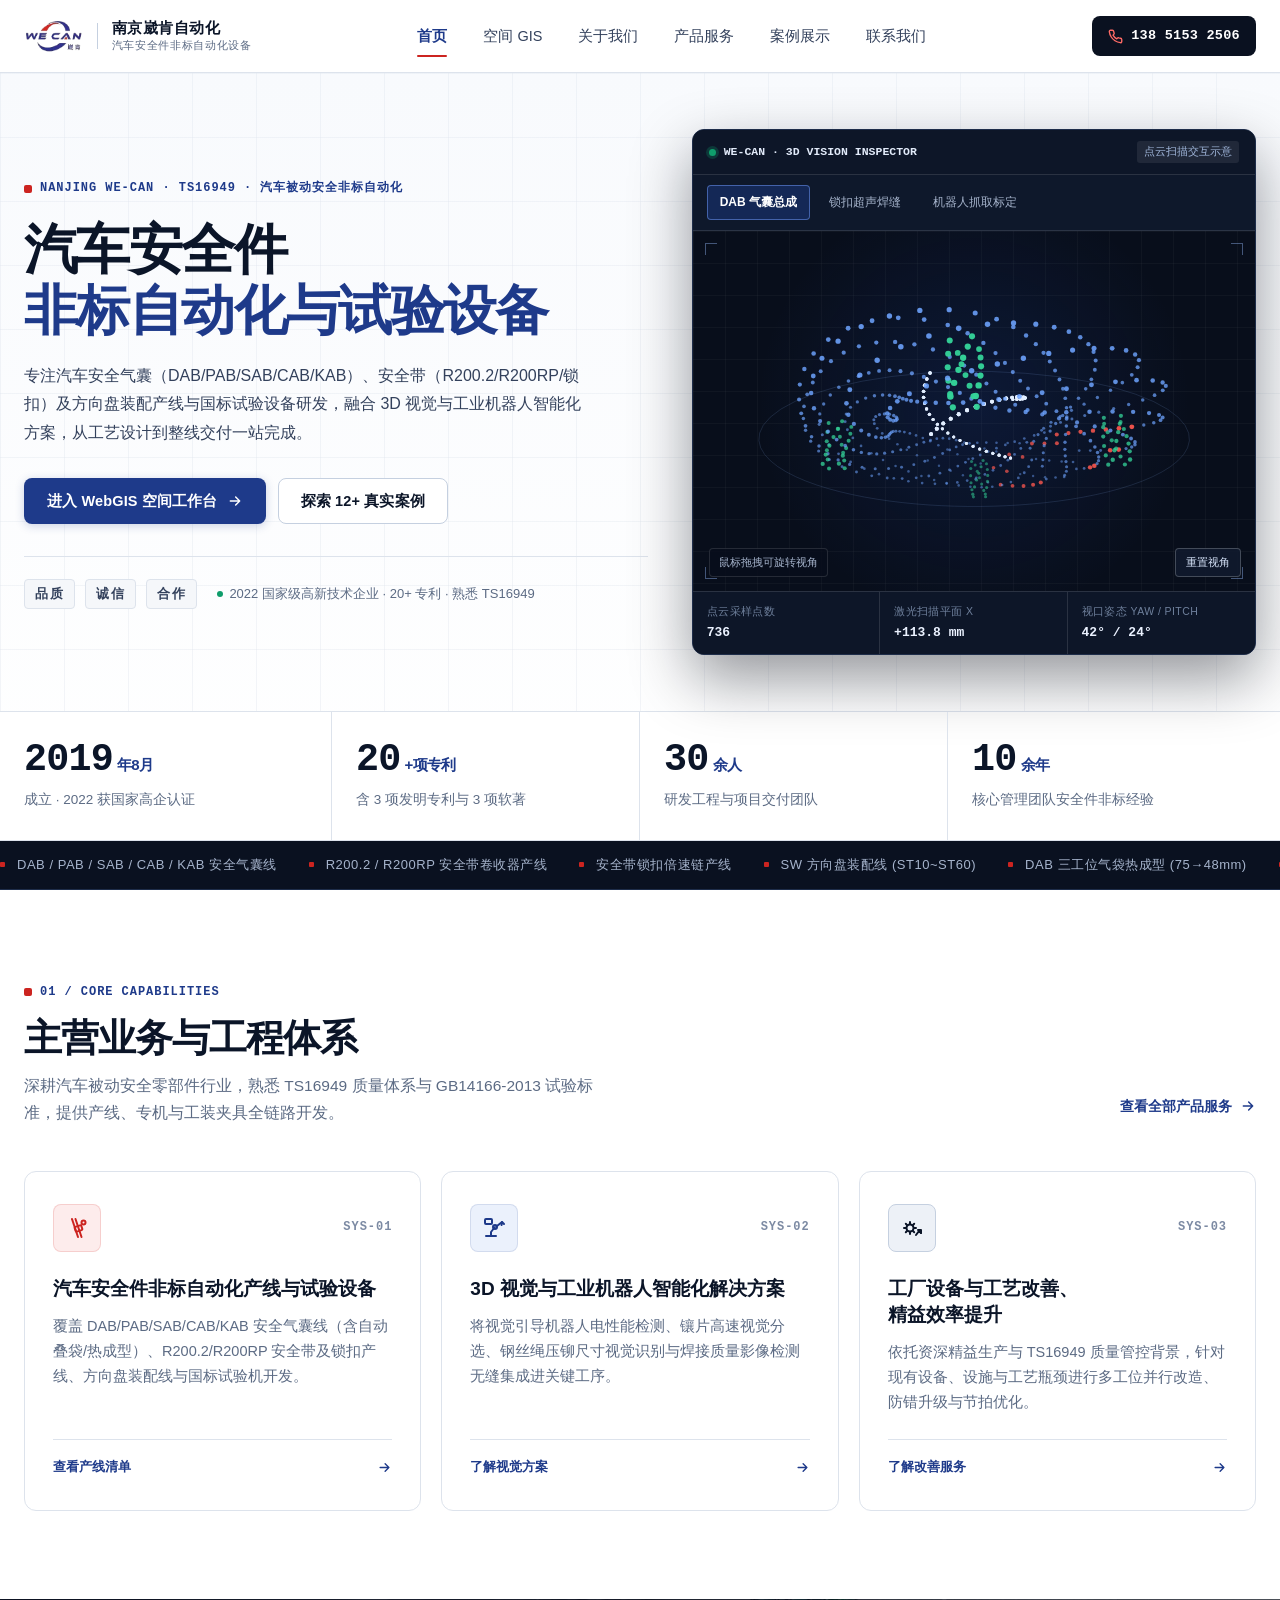
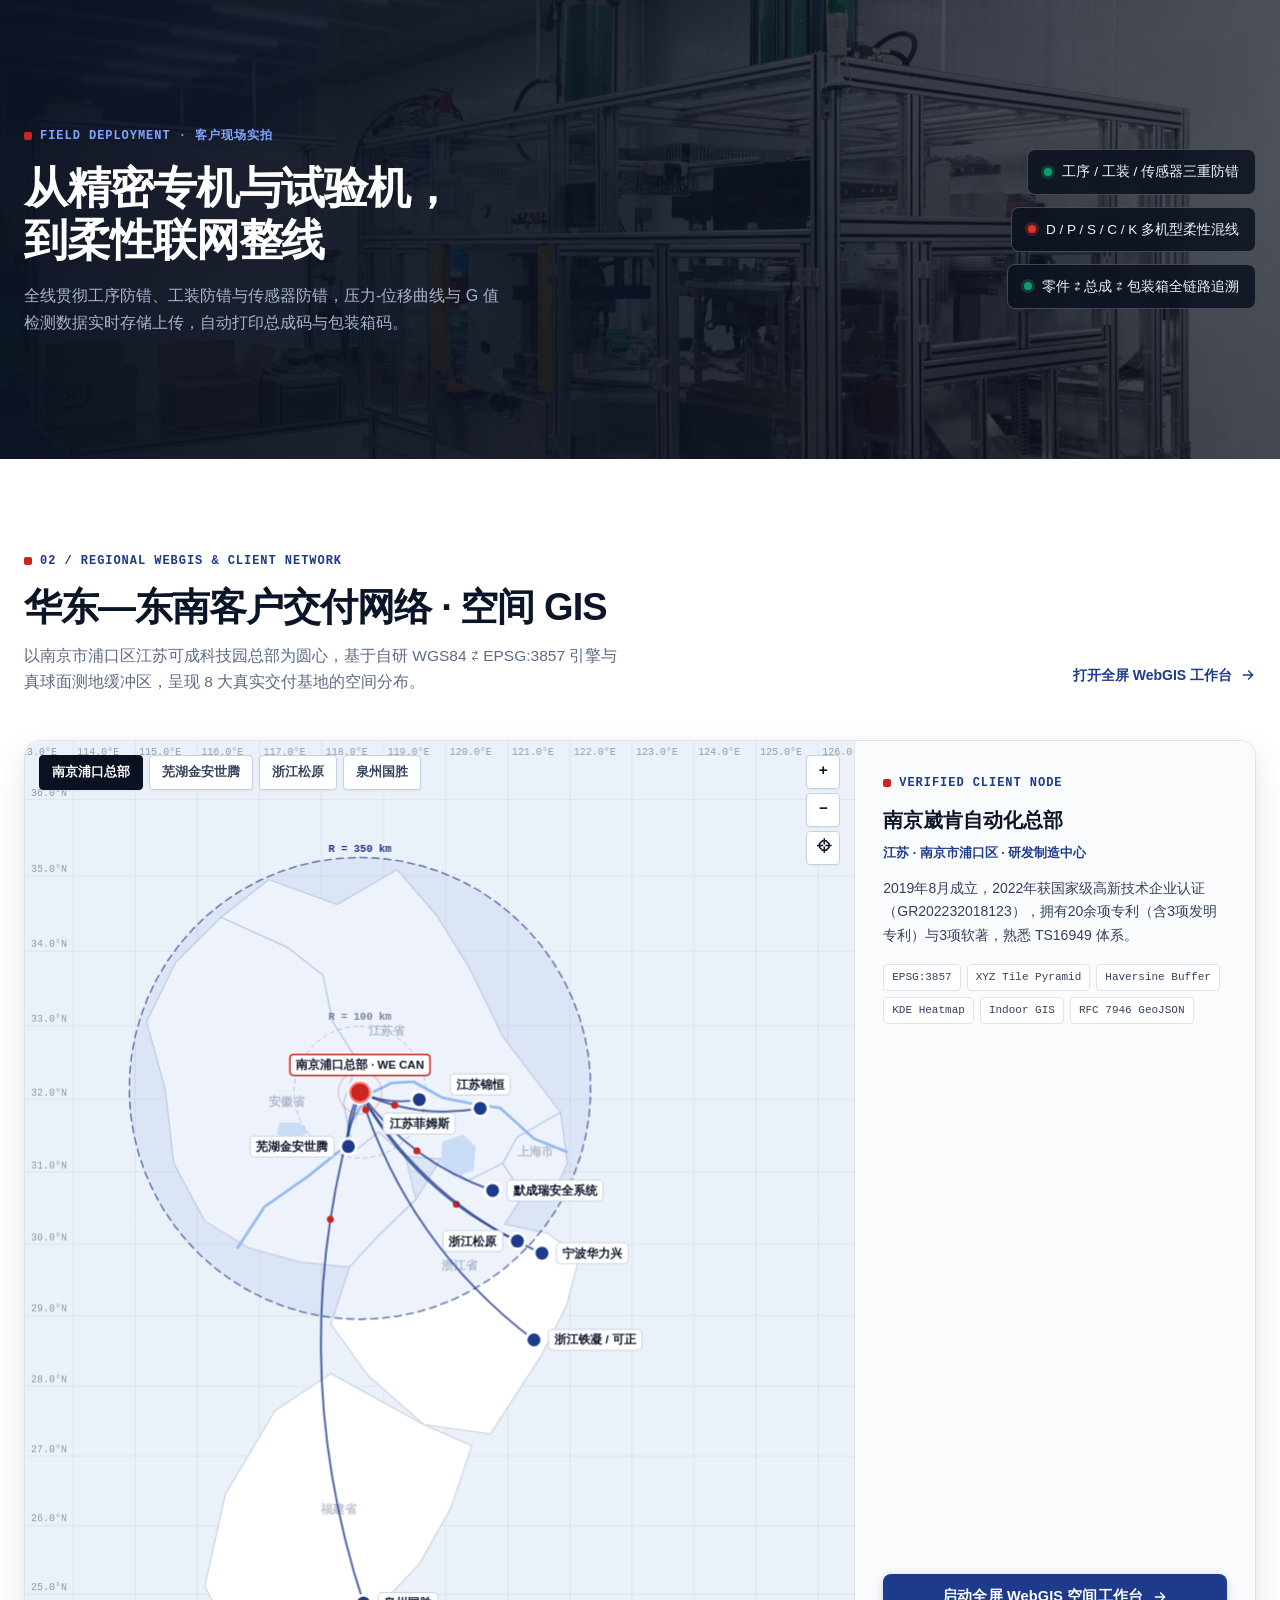
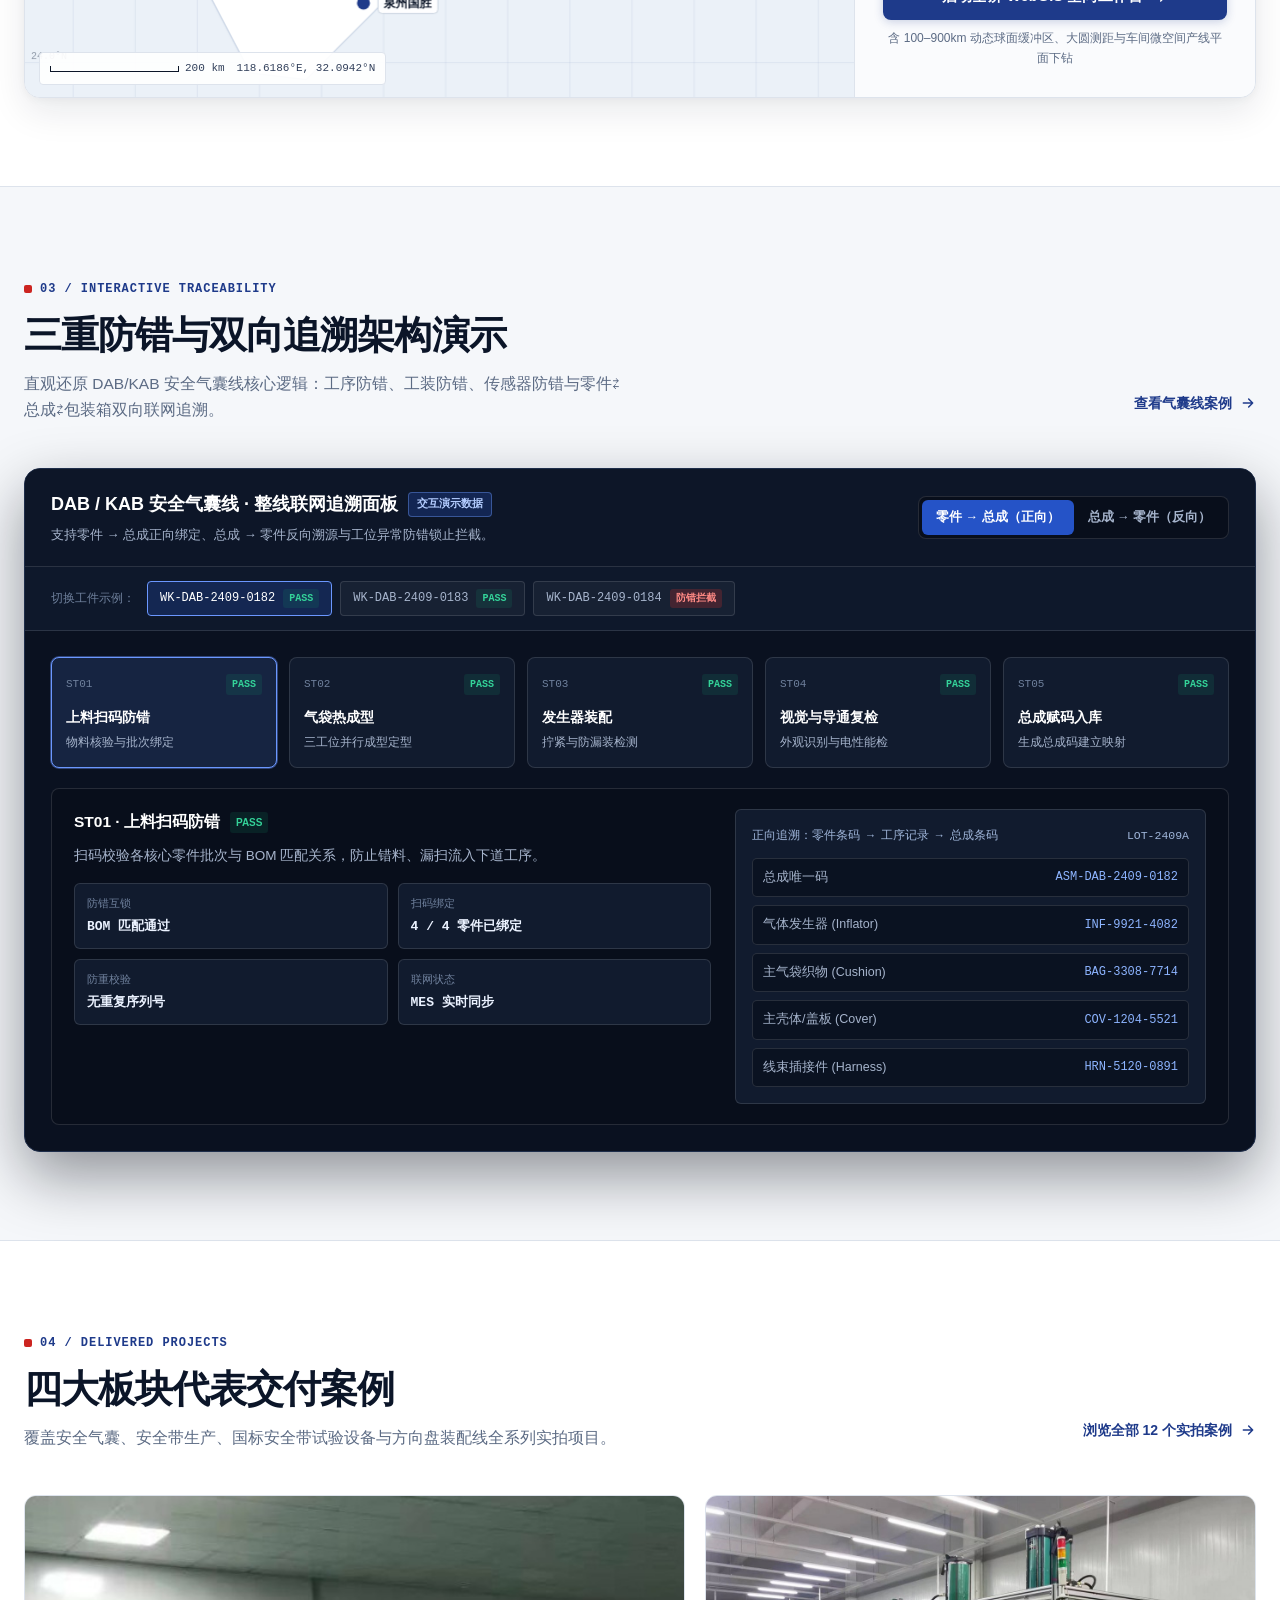
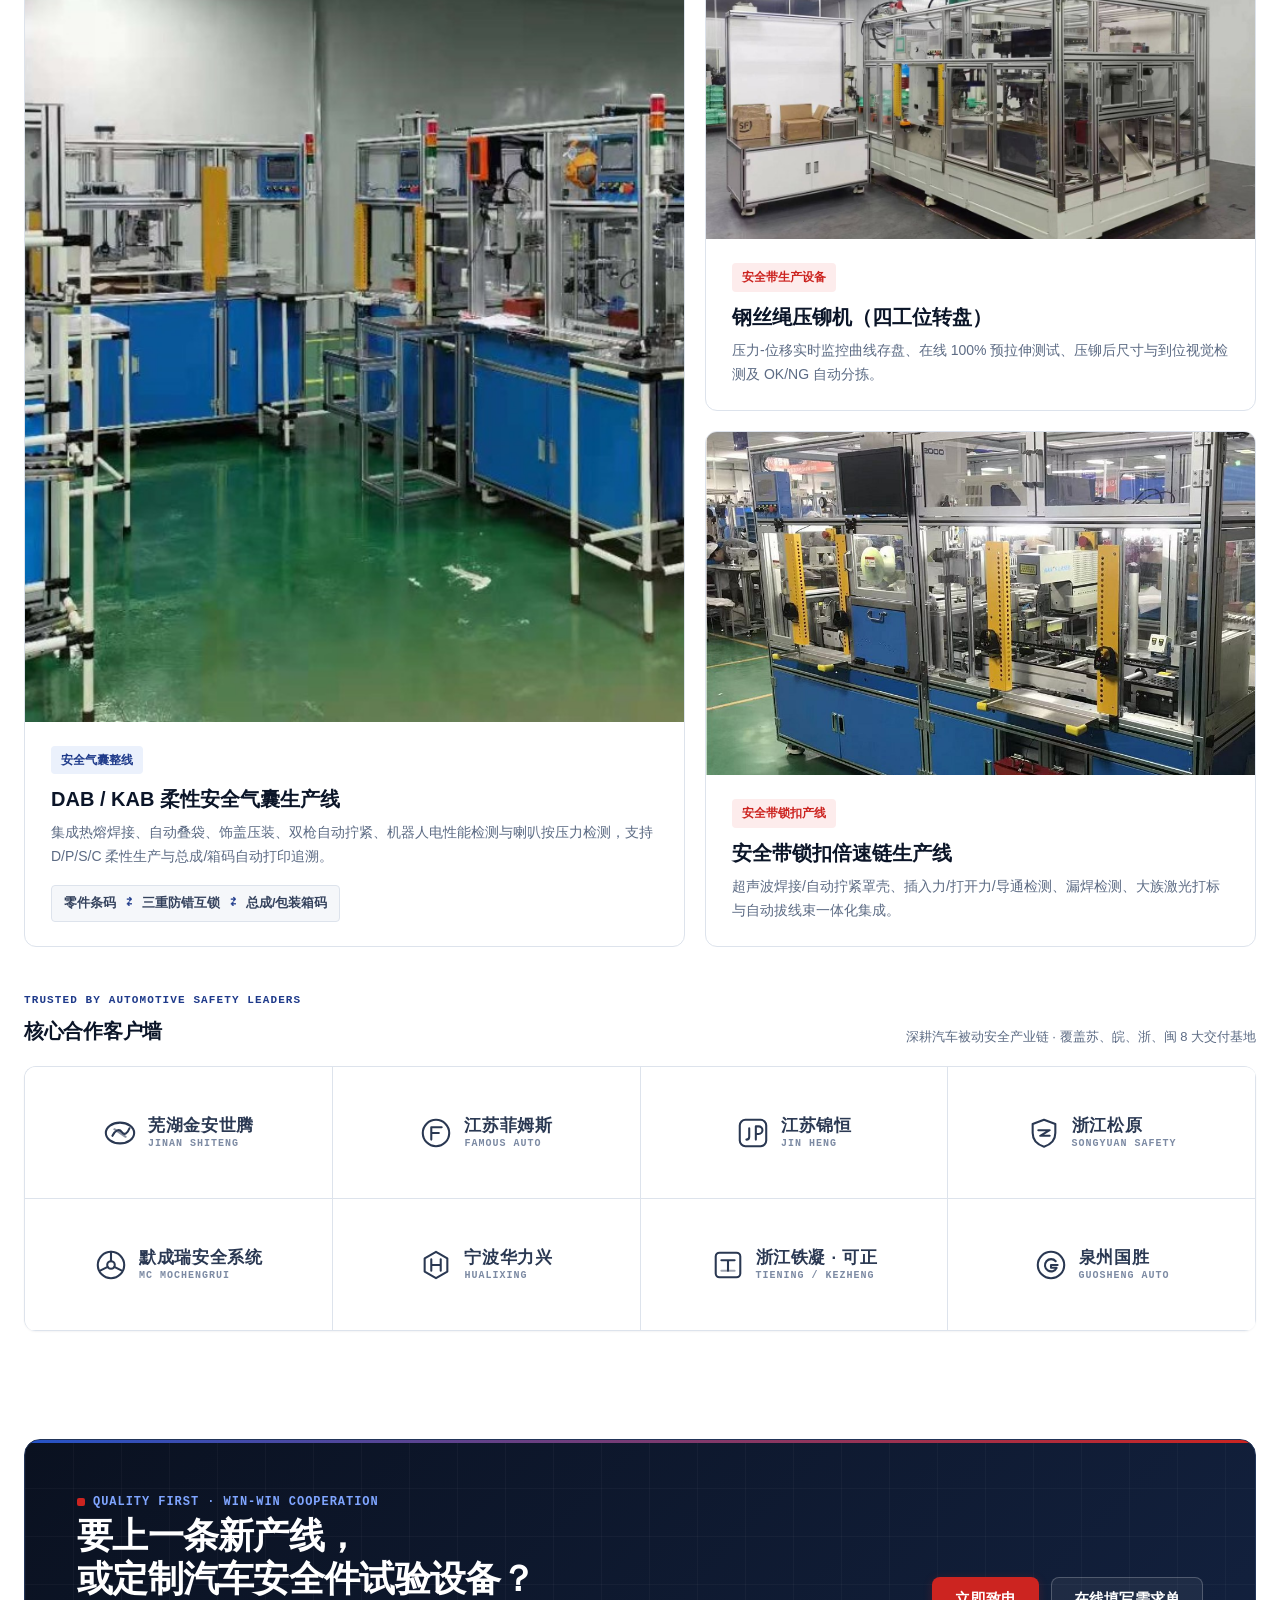
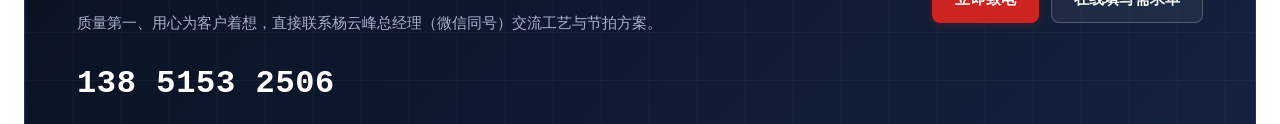
==== commit 9eab4ef6: "ui: unify all 8 clients into a sleek 4x2 Retina vector SVG logo wall" ====
--- a/index.html
+++ b/index.html
@@ -389,84 +389,138 @@
           </a>
         </div>
 
-        <!-- Real Verified Client Logo Wall (Swiss 5+3 Architectural Matrix) -->
-        <div class="partner-wall rv" id="partner-wall">
-          <div class="partner-wall-head">
+        <!-- Unified 4x2 Retina Vector Enterprise Logo Wall (8 Verified Clients) -->
+        <div class="logo-wall-sec rv" id="partner-wall">
+          <div class="logo-wall-head">
             <div>
-              <small>VERIFIED CLIENTS</small>
-              <strong>核心合作客户（汽车被动安全领域）</strong>
-            </div>
-            <span style="font-size:12.5px;color:var(--ink-3)">覆盖江苏、安徽、浙江、福建等主机厂配套基地 · 悬停查看原色标识</span>
-          </div>
-
-          <div class="partner-logo-strip">
-            <div class="partner-logo-cell">
-              <div class="partner-logo-img"><img src="./img/partner-jinan-clean.png" alt="芜湖金安世腾"></div>
-              <div class="partner-logo-meta">
-                <strong>芜湖金安世腾</strong>
-                <span>安全气囊 · 安全带设备</span>
-              </div>
-            </div>
-            <div class="partner-logo-cell">
-              <div class="partner-logo-img"><img src="./img/partner-famous-clean.png" alt="江苏菲姆斯 FAMOUS"></div>
-              <div class="partner-logo-meta">
-                <strong>江苏菲姆斯</strong>
-                <span>安全气囊装配线 · 模具</span>
-              </div>
-            </div>
-            <div class="partner-logo-cell">
-              <div class="partner-logo-img"><img class="badge-logo" src="./img/partner-jinheng-clean.png" alt="江苏锦恒 JIN HENG"></div>
-              <div class="partner-logo-meta">
-                <strong>江苏锦恒</strong>
-                <span>安全气囊设备 · 工装夹具</span>
-              </div>
-            </div>
-            <div class="partner-logo-cell">
-              <div class="partner-logo-img"><img src="./img/partner-songyuan-clean.png" alt="浙江松原 SONGYUAN"></div>
-              <div class="partner-logo-meta">
-                <strong>浙江松原</strong>
-                <span>安全带 · 安全气囊设备</span>
-              </div>
-            </div>
-            <div class="partner-logo-cell">
-              <div class="partner-logo-img"><img src="./img/partner-mochengrui-clean.png" alt="默成瑞安全系统"></div>
-              <div class="partner-logo-meta">
-                <strong>默成瑞安全系统</strong>
-                <span>气囊 · 安全带 · 方向盘线</span>
-              </div>
-            </div>
-          </div>
-
-          <div class="partner-roster">
-            <div class="partner-roster-item">
-              <div class="partner-roster-left">
-                <i aria-hidden="true"></i>
-                <div>
-                  <strong>宁波华力兴</strong>
-                  <span>安全带钢丝绳压铆设备</span>
-                </div>
-              </div>
-              <span class="partner-region">ZJ · 宁波</span>
-            </div>
-            <div class="partner-roster-item">
-              <div class="partner-roster-left">
-                <i aria-hidden="true"></i>
-                <div>
-                  <strong>浙江铁凝 / 浙江可正</strong>
-                  <span>安全气囊 · 方向盘生产线</span>
-                </div>
-              </div>
-              <span class="partner-region">ZJ · 台州</span>
-            </div>
-            <div class="partner-roster-item">
-              <div class="partner-roster-left">
-                <i aria-hidden="true"></i>
-                <div>
-                  <strong>泉州国胜</strong>
-                  <span>安全带生产与检测设备</span>
-                </div>
-              </div>
-              <span class="partner-region">FJ · 泉州</span>
+              <small>TRUSTED BY AUTOMOTIVE SAFETY LEADERS</small>
+              <h3>核心合作客户墙</h3>
+            </div>
+            <p>深耕汽车被动安全产业链 · 覆盖苏、皖、浙、闽 8 大交付基地</p>
+          </div>
+
+          <div class="logo-wall-grid">
+            <!-- 1. 芜湖金安世腾 -->
+            <div class="lw-cell">
+              <div class="lw-mark">
+                <svg class="lw-emblem" viewBox="0 0 36 36" fill="none" stroke="currentColor" stroke-width="2.2" aria-hidden="true">
+                  <ellipse cx="18" cy="18" rx="15" ry="11"/>
+                  <path d="M10 21c3-6 7-8 10-4s6 1 8-4" stroke-linecap="round"/>
+                  <path d="M12 14l12 8" stroke-linecap="round" opacity=".55"/>
+                </svg>
+                <div class="lw-wordmark">
+                  <b>芜湖金安世腾</b>
+                  <small>JINAN SHITENG</small>
+                </div>
+              </div>
+              <span class="lw-scope">安徽·芜湖 · 安全气囊 / 安全带设备</span>
+            </div>
+
+            <!-- 2. 江苏菲姆斯 -->
+            <div class="lw-cell">
+              <div class="lw-mark">
+                <svg class="lw-emblem" viewBox="0 0 36 36" fill="none" stroke="currentColor" stroke-width="2.2" aria-hidden="true">
+                  <circle cx="18" cy="18" r="14"/>
+                  <path d="M13 25V12h11M13 18h8" stroke-linecap="round" stroke-linejoin="round"/>
+                </svg>
+                <div class="lw-wordmark">
+                  <b>江苏菲姆斯</b>
+                  <small>FAMOUS AUTO</small>
+                </div>
+              </div>
+              <span class="lw-scope">江苏 · 安全气囊装配线 / 模具</span>
+            </div>
+
+            <!-- 3. 江苏锦恒 -->
+            <div class="lw-cell">
+              <div class="lw-mark">
+                <svg class="lw-emblem" viewBox="0 0 36 36" fill="none" stroke="currentColor" stroke-width="2.2" aria-hidden="true">
+                  <rect x="4" y="4" width="28" height="28" rx="6"/>
+                  <path d="M14 13v9a3 3 0 0 1-3 3M21 11v14m0-14h3a4 4 0 0 1 0 8h-3" stroke-linecap="round" stroke-linejoin="round"/>
+                </svg>
+                <div class="lw-wordmark">
+                  <b>江苏锦恒</b>
+                  <small>JIN HENG</small>
+                </div>
+              </div>
+              <span class="lw-scope">江苏·张家港 · 安全气囊设备 / 工装</span>
+            </div>
+
+            <!-- 4. 浙江松原 -->
+            <div class="lw-cell">
+              <div class="lw-mark">
+                <svg class="lw-emblem" viewBox="0 0 36 36" fill="none" stroke="currentColor" stroke-width="2.2" aria-hidden="true">
+                  <path d="M18 4l12 4.5v9.5c0 7.2-5 12.2-12 14.5C11 30.2 6 25.2 6 18V8.5L18 4z" stroke-linejoin="round"/>
+                  <path d="M12 15h12l-10 6h10" stroke-linecap="round" stroke-linejoin="round"/>
+                </svg>
+                <div class="lw-wordmark">
+                  <b>浙江松原</b>
+                  <small>SONGYUAN SAFETY</small>
+                </div>
+              </div>
+              <span class="lw-scope">浙江·余姚 · 安全带 / 安全气囊设备</span>
+            </div>
+
+            <!-- 5. 默成瑞安全系统 -->
+            <div class="lw-cell">
+              <div class="lw-mark">
+                <svg class="lw-emblem" viewBox="0 0 36 36" fill="none" stroke="currentColor" stroke-width="2.2" aria-hidden="true">
+                  <circle cx="18" cy="18" r="14"/>
+                  <circle cx="18" cy="18" r="4"/>
+                  <path d="M18 4v10M6.5 24l8-4M29.5 24l-8-4" stroke-linecap="round"/>
+                </svg>
+                <div class="lw-wordmark">
+                  <b>默成瑞安全系统</b>
+                  <small>MC MOCHENGRUI</small>
+                </div>
+              </div>
+              <span class="lw-scope">长三角 · 气囊 / 安全带 / 方向盘线</span>
+            </div>
+
+            <!-- 6. 宁波华力兴 -->
+            <div class="lw-cell">
+              <div class="lw-mark">
+                <svg class="lw-emblem" viewBox="0 0 36 36" fill="none" stroke="currentColor" stroke-width="2.2" aria-hidden="true">
+                  <polygon points="18,4 30,11 30,25 18,32 6,25 6,11" stroke-linejoin="round"/>
+                  <path d="M13 12v12M23 12v12M13 18h10" stroke-linecap="round"/>
+                </svg>
+                <div class="lw-wordmark">
+                  <b>宁波华力兴</b>
+                  <small>HUALIXING</small>
+                </div>
+              </div>
+              <span class="lw-scope">浙江·宁波 · 安全带钢丝绳压铆设备</span>
+            </div>
+
+            <!-- 7. 浙江铁凝 / 浙江可正 -->
+            <div class="lw-cell">
+              <div class="lw-mark">
+                <svg class="lw-emblem" viewBox="0 0 36 36" fill="none" stroke="currentColor" stroke-width="2.2" aria-hidden="true">
+                  <rect x="5" y="5" width="26" height="26" rx="4"/>
+                  <path d="M11 13h14M18 13v11" stroke-linecap="round"/>
+                  <path d="M11 24h14" stroke-linecap="round" opacity=".45"/>
+                </svg>
+                <div class="lw-wordmark">
+                  <b>浙江铁凝 · 可正</b>
+                  <small>TIENING / KEZHENG</small>
+                </div>
+              </div>
+              <span class="lw-scope">浙江·台州 · 安全气囊 / 方向盘产线</span>
+            </div>
+
+            <!-- 8. 泉州国胜 -->
+            <div class="lw-cell">
+              <div class="lw-mark">
+                <svg class="lw-emblem" viewBox="0 0 36 36" fill="none" stroke="currentColor" stroke-width="2.2" aria-hidden="true">
+                  <circle cx="18" cy="18" r="14"/>
+                  <path d="M23 14a6.5 6.5 0 1 0 1 7h-6v-3h7" stroke-linecap="round" stroke-linejoin="round"/>
+                </svg>
+                <div class="lw-wordmark">
+                  <b>泉州国胜</b>
+                  <small>GUOSHENG AUTO</small>
+                </div>
+              </div>
+              <span class="lw-scope">福建·泉州 · 安全带生产与检测设备</span>
             </div>
           </div>
         </div>
--- a/css/site.css
+++ b/css/site.css
@@ -3699,179 +3699,153 @@
    v5.0 Upgrades: Partner Logo Wall, Core Team Grid, Patents & Cert Gallery
    ========================================================================== */
 
-/* Real Partner Logo Wall — Swiss Seamless Hairline Matrix (5 Logos + 3 Regional Roster) */
-.partner-wall {
-  margin-top: 32px;
-  background: #fff;
-  border: 1px solid var(--line);
+/* Unified 4x2 Enterprise Vector Logo Wall (8 Symmetrical Cells, Retina-Sharp) */
+.logo-wall-sec {
+  margin-top: 44px;
+}
+
+.logo-wall-head {
+  display: flex;
+  flex-wrap: wrap;
+  align-items: flex-end;
+  justify-content: space-between;
+  gap: 12px;
+  margin-bottom: 18px;
+}
+
+.logo-wall-head small {
+  display: block;
+  font-family: var(--font-mono);
+  font-size: 11px;
+  font-weight: 700;
+  letter-spacing: 0.1em;
+  color: var(--brand);
+  text-transform: uppercase;
+}
+
+.logo-wall-head h3 {
+  margin-top: 4px;
+  font-size: 20px;
+  font-weight: 700;
+  color: var(--ink);
+  letter-spacing: -0.015em;
+}
+
+.logo-wall-head p {
+  font-size: 13px;
+  color: var(--ink-3);
+}
+
+.logo-wall-grid {
+  display: grid;
+  grid-template-columns: repeat(4, minmax(0, 1fr));
+  border-top: 1px solid var(--line);
+  border-left: 1px solid var(--line);
   border-radius: var(--r-md);
   overflow: hidden;
+  background: #fff;
   box-shadow: var(--shadow-xs);
 }
 
-.partner-wall-head {
-  display: flex;
-  flex-wrap: wrap;
-  align-items: center;
-  justify-content: space-between;
-  gap: 12px;
-  padding: 20px 28px;
+.lw-cell {
+  position: relative;
+  height: 132px;
+  padding: 20px 22px;
+  border-right: 1px solid var(--line);
   border-bottom: 1px solid var(--line);
-  background: #FAFBFD;
-}
-
-.partner-wall-head small {
+  display: flex;
+  flex-direction: column;
+  align-items: center;
+  justify-content: center;
+  background: #fff;
+  transition: background-color 0.24s var(--ease);
+  overflow: hidden;
+}
+
+.lw-cell::before {
+  content: "";
+  position: absolute;
+  top: 0;
+  left: 0;
+  right: 0;
+  height: 2.5px;
+  background: var(--brand);
+  transform: scaleX(0);
+  transform-origin: left;
+  transition: transform 0.28s var(--ease);
+}
+
+.lw-cell:hover {
+  background: #F7F9FD;
+}
+
+.lw-cell:hover::before {
+  transform: scaleX(1);
+}
+
+.lw-mark {
+  display: flex;
+  align-items: center;
+  justify-content: center;
+  gap: 11px;
+  color: #2A3852;
+  transition: color 0.24s var(--ease), transform 0.24s var(--ease);
+}
+
+.lw-cell:hover .lw-mark {
+  color: var(--brand);
+  transform: translateY(-5px);
+}
+
+.lw-emblem {
+  width: 34px;
+  height: 34px;
+  flex: none;
+}
+
+.lw-wordmark {
+  display: flex;
+  flex-direction: column;
+  text-align: left;
+  line-height: 1.15;
+}
+
+.lw-wordmark b {
+  font-size: 16.5px;
+  font-weight: 800;
+  letter-spacing: 0.04em;
+  color: inherit;
+}
+
+.lw-wordmark small {
+  margin-top: 3px;
   font-family: var(--font-mono);
-  font-size: 11px;
-  letter-spacing: 0.08em;
-  color: var(--brand);
+  font-size: 10px;
+  font-weight: 600;
+  letter-spacing: 0.1em;
+  color: var(--ink-muted);
   text-transform: uppercase;
-  font-weight: 700;
-}
-
-.partner-wall-head strong {
-  font-size: 16px;
-  color: var(--ink);
-  margin-left: 10px;
-}
-
-.partner-logo-strip {
-  display: grid;
-  grid-template-columns: repeat(5, minmax(0, 1fr));
-  background: #fff;
-}
-
-.partner-logo-cell {
-  position: relative;
-  display: flex;
-  flex-direction: column;
-  align-items: center;
-  justify-content: center;
-  gap: 12px;
-  padding: 28px 18px 22px;
-  border-right: 1px solid var(--line);
+}
+
+.lw-scope {
+  position: absolute;
+  bottom: 11px;
+  left: 16px;
+  right: 16px;
   text-align: center;
-  transition: background-color 0.25s var(--ease);
-}
-
-.partner-logo-cell:last-child {
-  border-right: 0;
-}
-
-.partner-logo-cell:hover {
-  background: #F8FAFD;
-}
-
-.partner-logo-img {
-  height: 44px;
-  width: 100%;
-  display: flex;
-  align-items: center;
-  justify-content: center;
-}
-
-.partner-logo-img img {
-  max-height: 36px;
-  max-width: 148px;
-  width: auto;
-  height: auto;
-  object-fit: contain;
-  filter: grayscale(100%) contrast(1.06);
-  opacity: 0.72;
-  transition: filter 0.28s var(--ease), opacity 0.28s var(--ease), transform 0.28s var(--ease);
-}
-
-.partner-logo-img img.badge-logo {
-  max-height: 38px;
-  border-radius: 5px;
-}
-
-.partner-logo-cell:hover .partner-logo-img img {
-  filter: none;
+  font-size: 11.5px;
+  color: var(--ink-3);
+  opacity: 0;
+  transform: translateY(4px);
+  transition: opacity 0.22s var(--ease), transform 0.22s var(--ease);
+  white-space: nowrap;
+  overflow: hidden;
+  text-overflow: ellipsis;
+}
+
+.lw-cell:hover .lw-scope {
   opacity: 1;
-  transform: scale(1.04);
-}
-
-.partner-logo-meta strong {
-  display: block;
-  font-size: 13px;
-  font-weight: 700;
-  color: var(--ink);
-  line-height: 1.3;
-}
-
-.partner-logo-meta span {
-  display: block;
-  margin-top: 2px;
-  font-size: 11.5px;
-  color: var(--ink-muted);
-}
-
-/* Integrated Bottom 3-Column Roster for Text-Verified Clients */
-.partner-roster {
-  display: grid;
-  grid-template-columns: repeat(3, minmax(0, 1fr));
-  border-top: 1px solid var(--line);
-  background: #FAFBFD;
-}
-
-.partner-roster-item {
-  display: flex;
-  align-items: center;
-  justify-content: space-between;
-  gap: 12px;
-  padding: 16px 24px;
-  border-right: 1px solid var(--line);
-  transition: background-color 0.2s;
-}
-
-.partner-roster-item:last-child {
-  border-right: 0;
-}
-
-.partner-roster-item:hover {
-  background: #fff;
-}
-
-.partner-roster-left {
-  display: flex;
-  align-items: center;
-  gap: 10px;
-  min-width: 0;
-}
-
-.partner-roster-left i {
-  width: 7px;
-  height: 7px;
-  border-radius: 2px;
-  background: var(--brand);
-  flex: none;
-}
-
-.partner-roster-left strong {
-  display: block;
-  font-size: 14px;
-  font-weight: 700;
-  color: var(--ink);
-}
-
-.partner-roster-left span {
-  display: block;
-  font-size: 12px;
-  color: var(--ink-3);
-}
-
-.partner-region {
-  font-family: var(--font-mono);
-  font-size: 10.5px;
-  font-weight: 600;
-  letter-spacing: 0.05em;
-  color: var(--ink-muted);
-  padding: 3px 7px;
-  border-radius: 4px;
-  background: #fff;
-  border: 1px solid var(--line);
-  white-space: nowrap;
+  transform: translateY(0);
 }
 
 /* Core Team Grid (about.html) */
@@ -4048,22 +4022,7 @@
 }
 
 @media (max-width: 1020px) {
-  .partner-logo-strip {
-    grid-template-columns: repeat(2, minmax(0, 1fr));
-  }
-  .partner-logo-cell {
-    border-bottom: 1px solid var(--line);
-  }
-  .partner-roster {
-    grid-template-columns: 1fr;
-  }
-  .partner-roster-item {
-    border-right: 0;
-    border-bottom: 1px solid var(--line);
-  }
-  .partner-roster-item:last-child {
-    border-bottom: 0;
-  }
+  .logo-wall-grid,
   .team-grid {
     grid-template-columns: repeat(2, minmax(0, 1fr));
   }
@@ -4073,12 +4032,16 @@
 }
 
 @media (max-width: 640px) {
-  .partner-logo-strip,
+  .logo-wall-grid,
   .team-grid {
     grid-template-columns: 1fr;
   }
-  .partner-logo-cell {
-    border-right: 0;
+  .lw-cell {
+    height: 108px;
+  }
+  .lw-scope {
+    opacity: 1;
+    transform: none;
   }
   .patent-grid {
     grid-template-columns: repeat(2, 1fr);
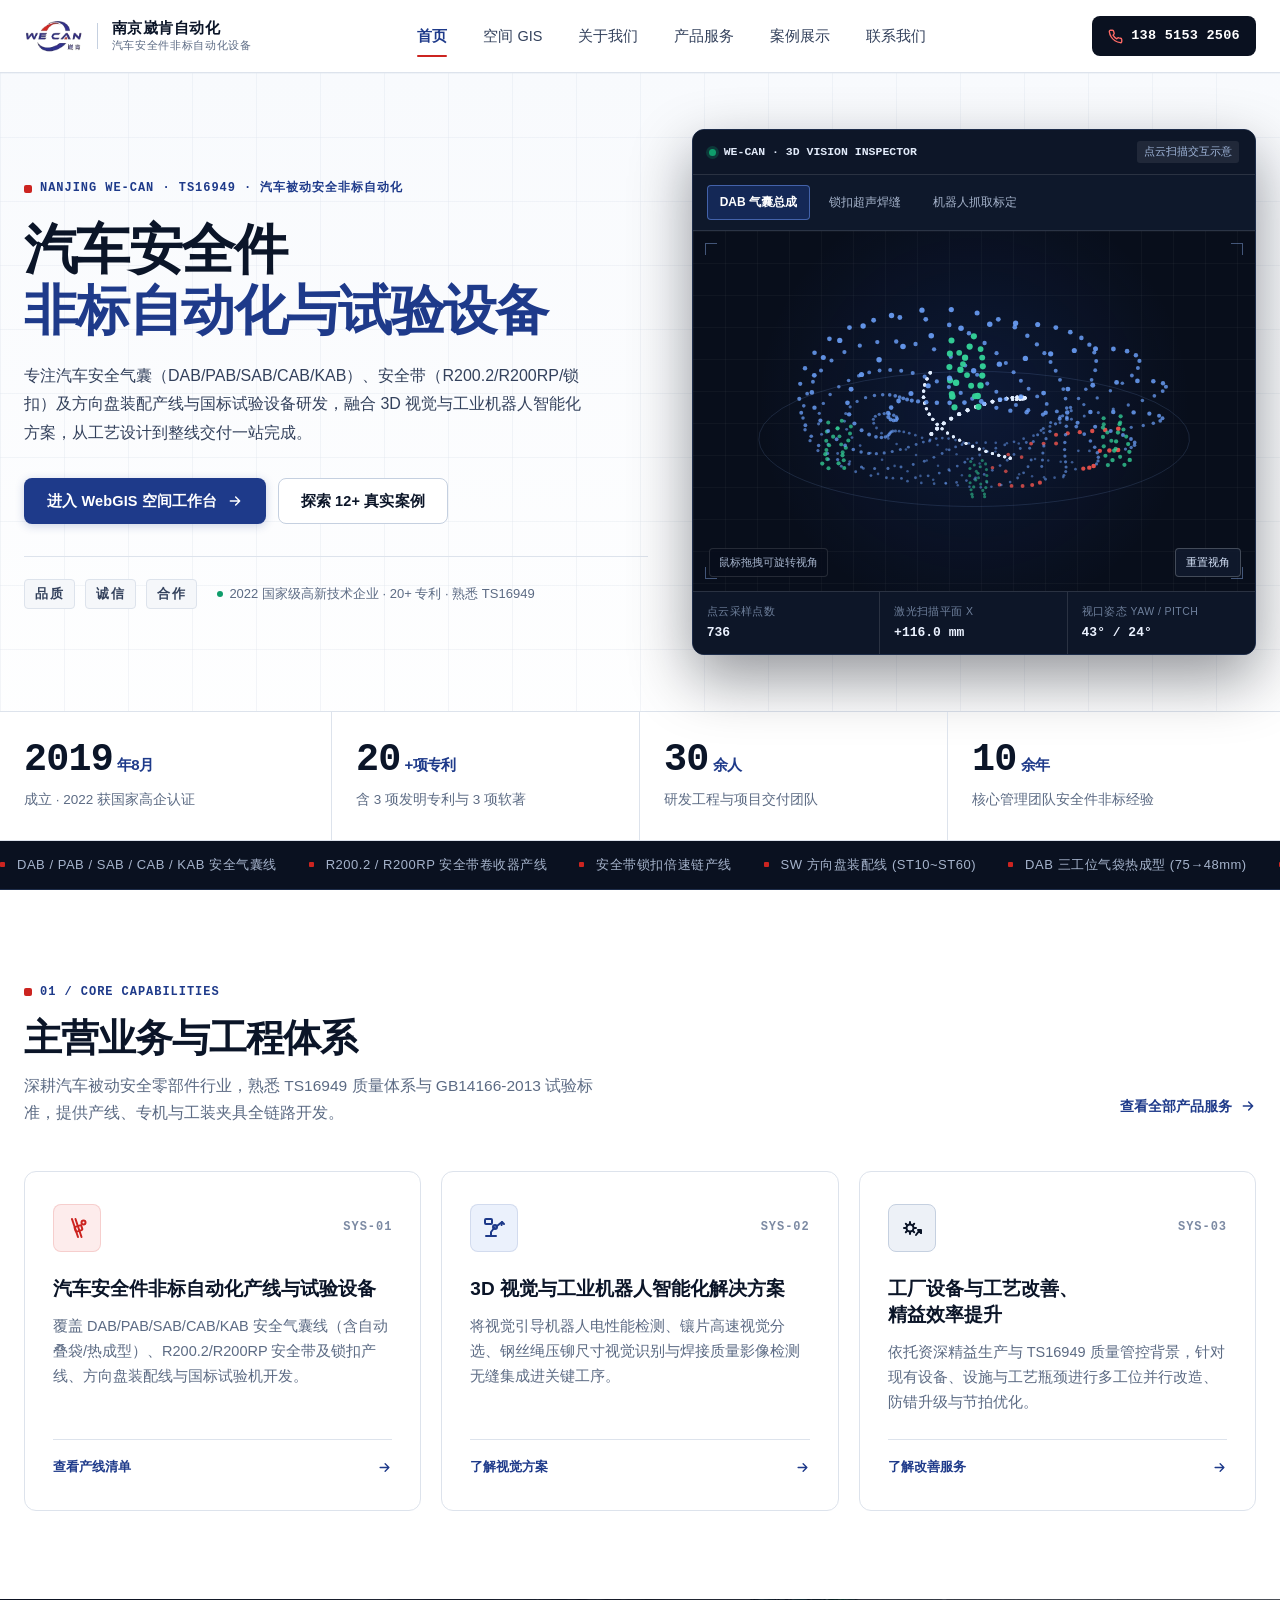
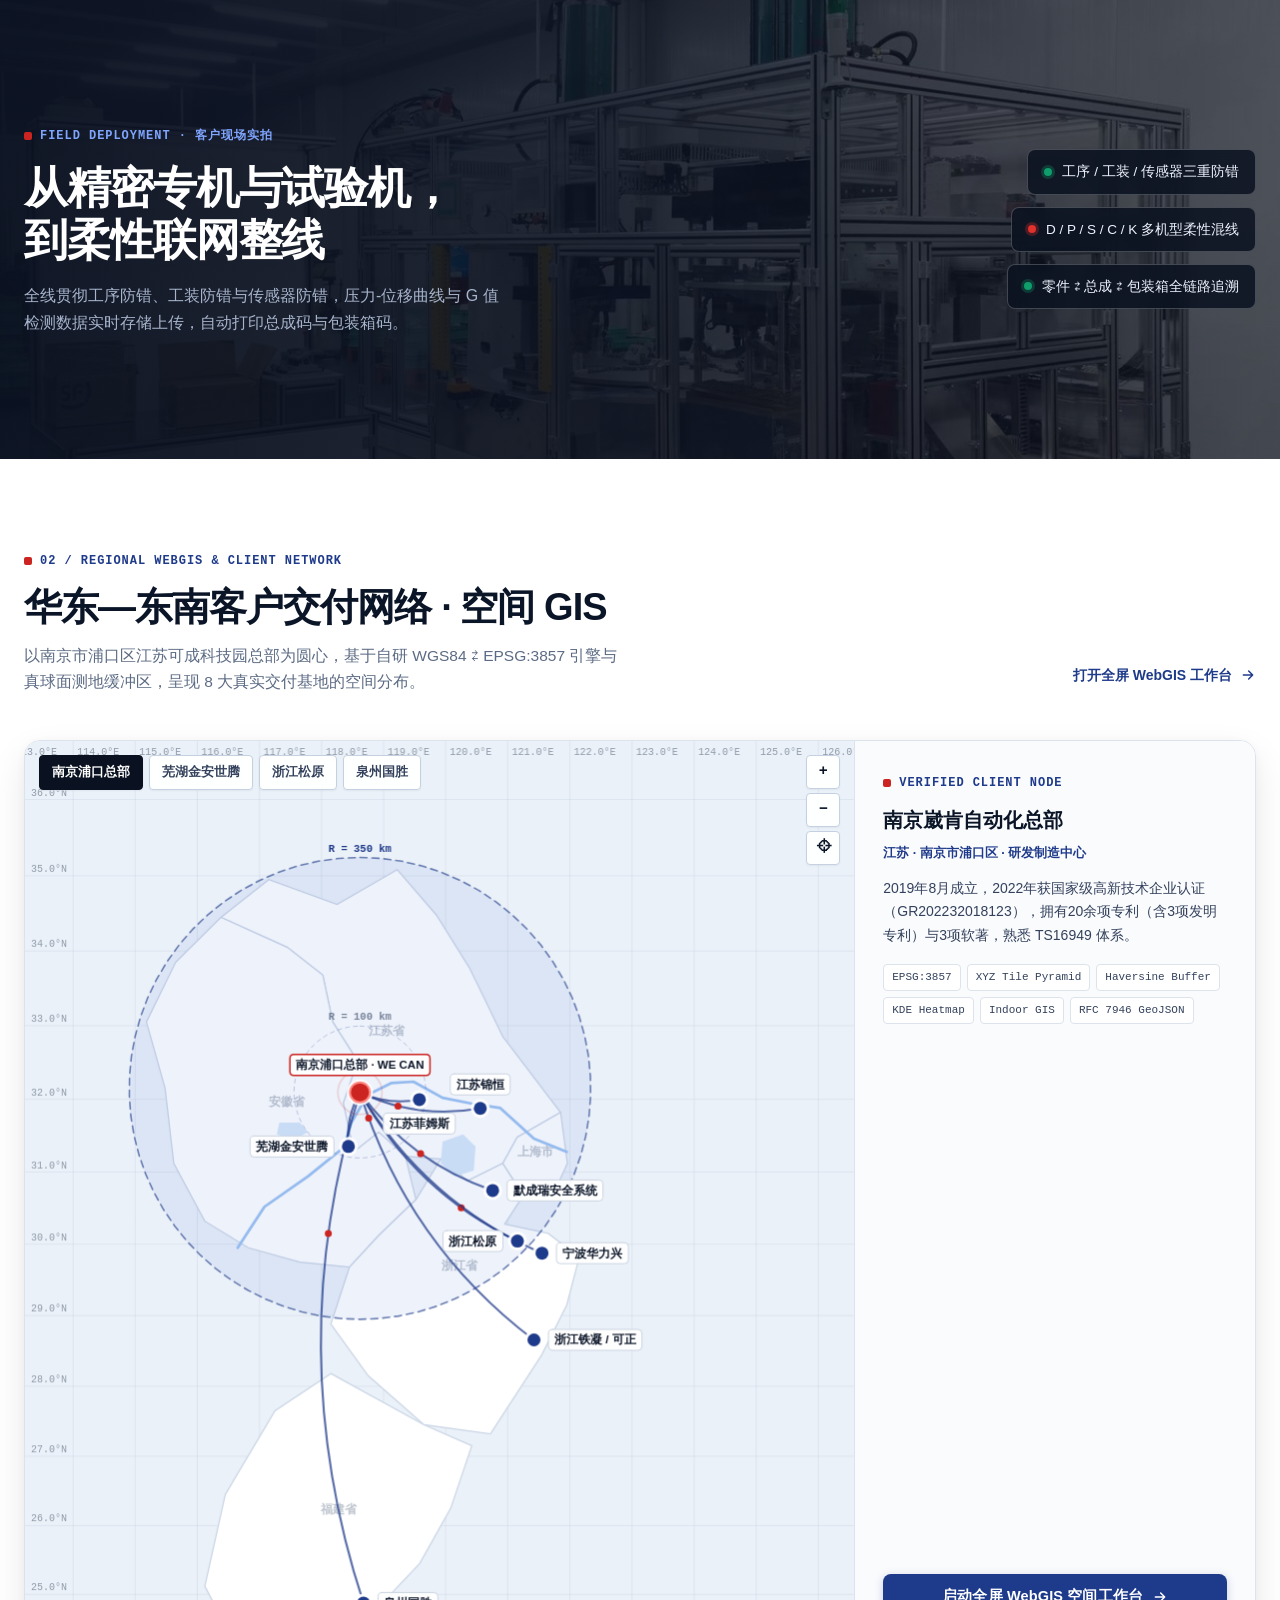
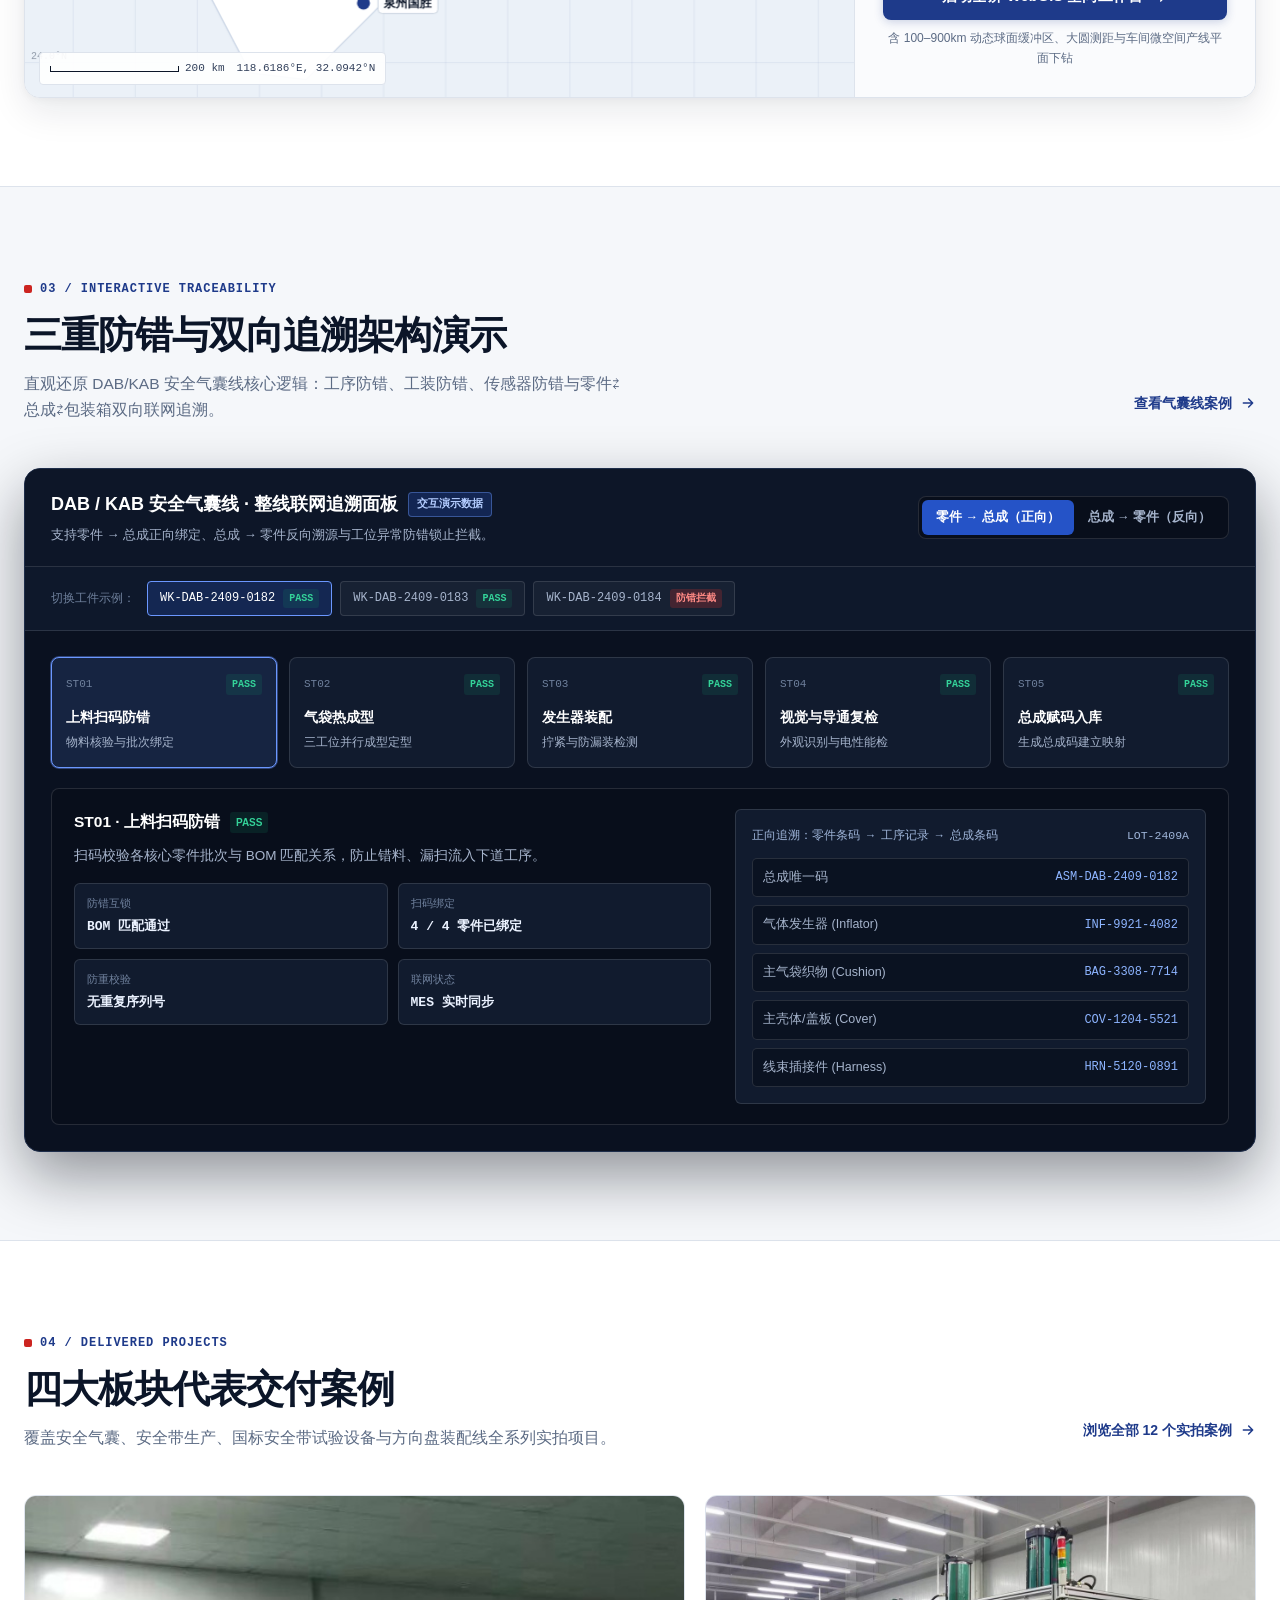
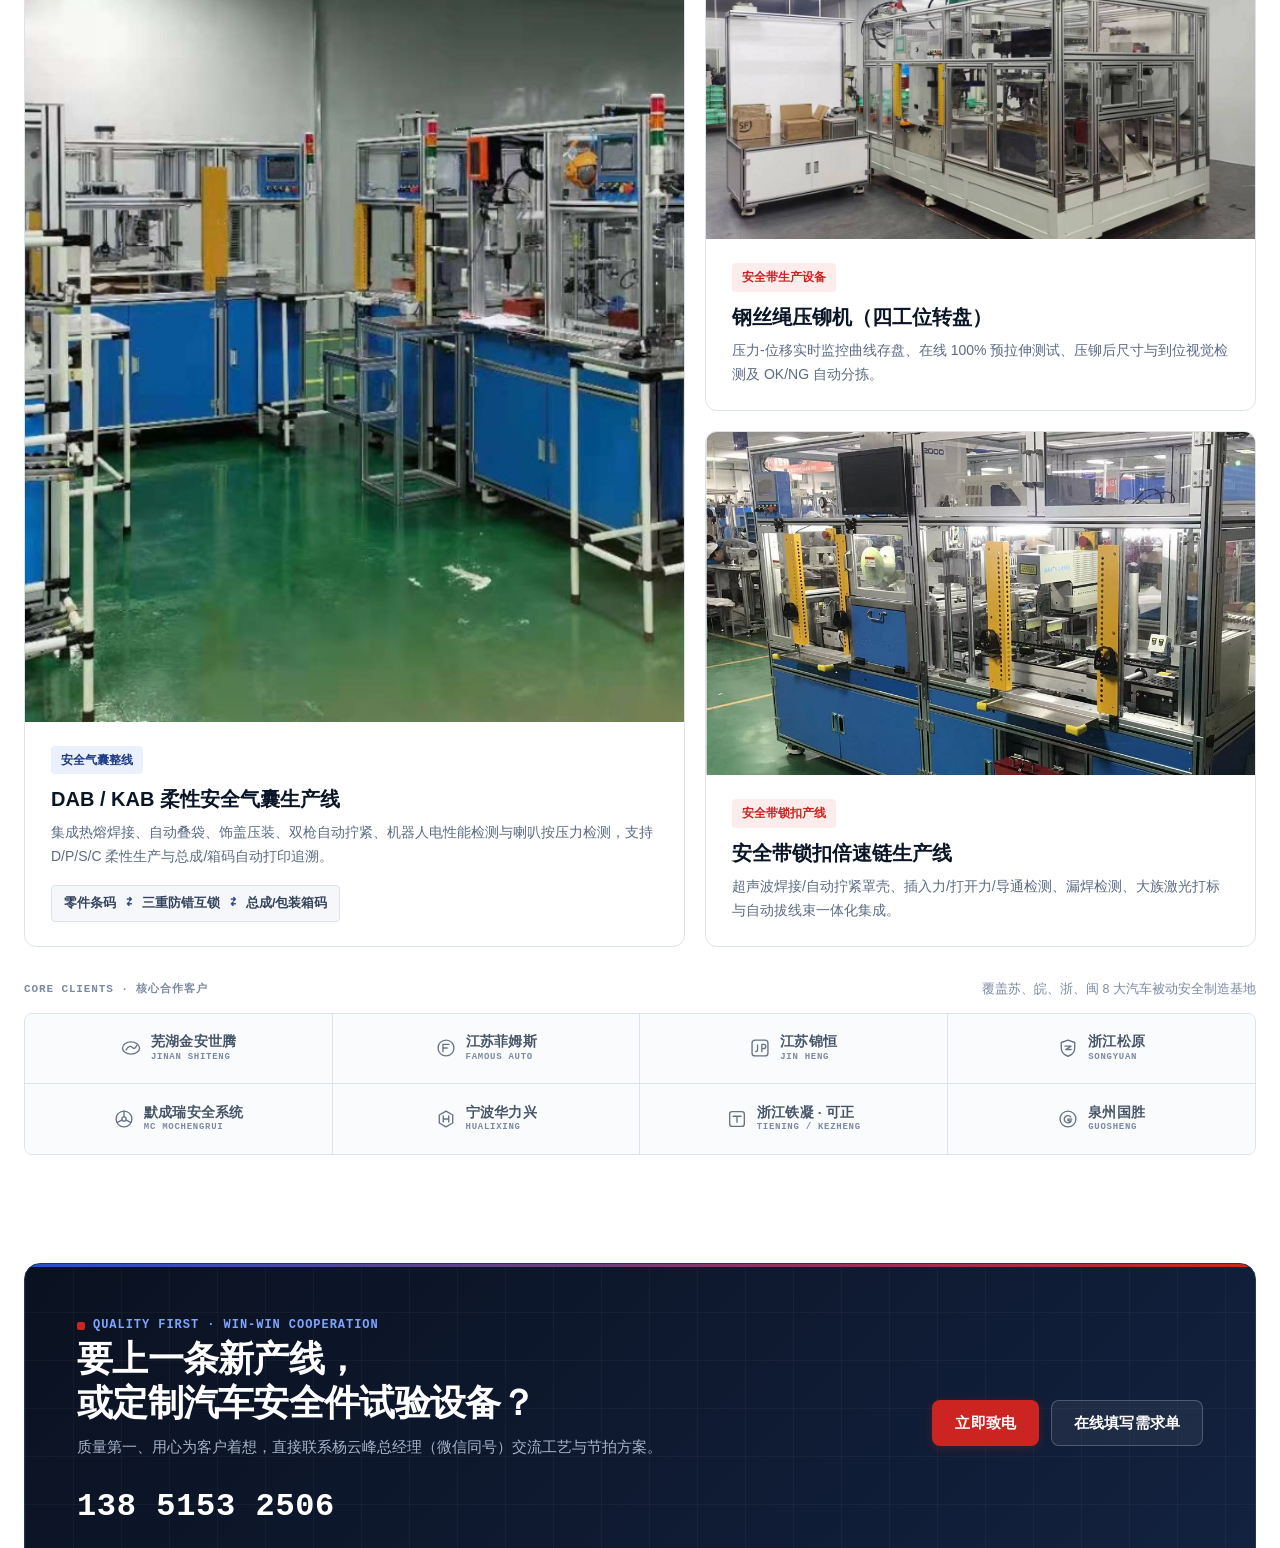
==== commit 8938371d: "ui: make client logo wall much more compact and restrained (70px cells)" ====
--- a/index.html
+++ b/index.html
@@ -389,138 +389,61 @@
           </a>
         </div>
 
-        <!-- Unified 4x2 Retina Vector Enterprise Logo Wall (8 Verified Clients) -->
+        <!-- Compact Minimal 4x2 Enterprise Logo Wall -->
         <div class="logo-wall-sec rv" id="partner-wall">
           <div class="logo-wall-head">
-            <div>
-              <small>TRUSTED BY AUTOMOTIVE SAFETY LEADERS</small>
-              <h3>核心合作客户墙</h3>
-            </div>
-            <p>深耕汽车被动安全产业链 · 覆盖苏、皖、浙、闽 8 大交付基地</p>
+            <small>CORE CLIENTS · 核心合作客户</small>
+            <p>覆盖苏、皖、浙、闽 8 大汽车被动安全制造基地</p>
           </div>
 
           <div class="logo-wall-grid">
-            <!-- 1. 芜湖金安世腾 -->
-            <div class="lw-cell">
-              <div class="lw-mark">
-                <svg class="lw-emblem" viewBox="0 0 36 36" fill="none" stroke="currentColor" stroke-width="2.2" aria-hidden="true">
-                  <ellipse cx="18" cy="18" rx="15" ry="11"/>
-                  <path d="M10 21c3-6 7-8 10-4s6 1 8-4" stroke-linecap="round"/>
-                  <path d="M12 14l12 8" stroke-linecap="round" opacity=".55"/>
-                </svg>
-                <div class="lw-wordmark">
-                  <b>芜湖金安世腾</b>
-                  <small>JINAN SHITENG</small>
-                </div>
-              </div>
-              <span class="lw-scope">安徽·芜湖 · 安全气囊 / 安全带设备</span>
-            </div>
-
-            <!-- 2. 江苏菲姆斯 -->
-            <div class="lw-cell">
-              <div class="lw-mark">
-                <svg class="lw-emblem" viewBox="0 0 36 36" fill="none" stroke="currentColor" stroke-width="2.2" aria-hidden="true">
-                  <circle cx="18" cy="18" r="14"/>
-                  <path d="M13 25V12h11M13 18h8" stroke-linecap="round" stroke-linejoin="round"/>
-                </svg>
-                <div class="lw-wordmark">
-                  <b>江苏菲姆斯</b>
-                  <small>FAMOUS AUTO</small>
-                </div>
-              </div>
-              <span class="lw-scope">江苏 · 安全气囊装配线 / 模具</span>
-            </div>
-
-            <!-- 3. 江苏锦恒 -->
-            <div class="lw-cell">
-              <div class="lw-mark">
-                <svg class="lw-emblem" viewBox="0 0 36 36" fill="none" stroke="currentColor" stroke-width="2.2" aria-hidden="true">
-                  <rect x="4" y="4" width="28" height="28" rx="6"/>
-                  <path d="M14 13v9a3 3 0 0 1-3 3M21 11v14m0-14h3a4 4 0 0 1 0 8h-3" stroke-linecap="round" stroke-linejoin="round"/>
-                </svg>
-                <div class="lw-wordmark">
-                  <b>江苏锦恒</b>
-                  <small>JIN HENG</small>
-                </div>
-              </div>
-              <span class="lw-scope">江苏·张家港 · 安全气囊设备 / 工装</span>
-            </div>
-
-            <!-- 4. 浙江松原 -->
-            <div class="lw-cell">
-              <div class="lw-mark">
-                <svg class="lw-emblem" viewBox="0 0 36 36" fill="none" stroke="currentColor" stroke-width="2.2" aria-hidden="true">
-                  <path d="M18 4l12 4.5v9.5c0 7.2-5 12.2-12 14.5C11 30.2 6 25.2 6 18V8.5L18 4z" stroke-linejoin="round"/>
-                  <path d="M12 15h12l-10 6h10" stroke-linecap="round" stroke-linejoin="round"/>
-                </svg>
-                <div class="lw-wordmark">
-                  <b>浙江松原</b>
-                  <small>SONGYUAN SAFETY</small>
-                </div>
-              </div>
-              <span class="lw-scope">浙江·余姚 · 安全带 / 安全气囊设备</span>
-            </div>
-
-            <!-- 5. 默成瑞安全系统 -->
-            <div class="lw-cell">
-              <div class="lw-mark">
-                <svg class="lw-emblem" viewBox="0 0 36 36" fill="none" stroke="currentColor" stroke-width="2.2" aria-hidden="true">
-                  <circle cx="18" cy="18" r="14"/>
-                  <circle cx="18" cy="18" r="4"/>
-                  <path d="M18 4v10M6.5 24l8-4M29.5 24l-8-4" stroke-linecap="round"/>
-                </svg>
-                <div class="lw-wordmark">
-                  <b>默成瑞安全系统</b>
-                  <small>MC MOCHENGRUI</small>
-                </div>
-              </div>
-              <span class="lw-scope">长三角 · 气囊 / 安全带 / 方向盘线</span>
-            </div>
-
-            <!-- 6. 宁波华力兴 -->
-            <div class="lw-cell">
-              <div class="lw-mark">
-                <svg class="lw-emblem" viewBox="0 0 36 36" fill="none" stroke="currentColor" stroke-width="2.2" aria-hidden="true">
-                  <polygon points="18,4 30,11 30,25 18,32 6,25 6,11" stroke-linejoin="round"/>
-                  <path d="M13 12v12M23 12v12M13 18h10" stroke-linecap="round"/>
-                </svg>
-                <div class="lw-wordmark">
-                  <b>宁波华力兴</b>
-                  <small>HUALIXING</small>
-                </div>
-              </div>
-              <span class="lw-scope">浙江·宁波 · 安全带钢丝绳压铆设备</span>
-            </div>
-
-            <!-- 7. 浙江铁凝 / 浙江可正 -->
-            <div class="lw-cell">
-              <div class="lw-mark">
-                <svg class="lw-emblem" viewBox="0 0 36 36" fill="none" stroke="currentColor" stroke-width="2.2" aria-hidden="true">
-                  <rect x="5" y="5" width="26" height="26" rx="4"/>
-                  <path d="M11 13h14M18 13v11" stroke-linecap="round"/>
-                  <path d="M11 24h14" stroke-linecap="round" opacity=".45"/>
-                </svg>
-                <div class="lw-wordmark">
-                  <b>浙江铁凝 · 可正</b>
-                  <small>TIENING / KEZHENG</small>
-                </div>
-              </div>
-              <span class="lw-scope">浙江·台州 · 安全气囊 / 方向盘产线</span>
-            </div>
-
-            <!-- 8. 泉州国胜 -->
-            <div class="lw-cell">
-              <div class="lw-mark">
-                <svg class="lw-emblem" viewBox="0 0 36 36" fill="none" stroke="currentColor" stroke-width="2.2" aria-hidden="true">
-                  <circle cx="18" cy="18" r="14"/>
-                  <path d="M23 14a6.5 6.5 0 1 0 1 7h-6v-3h7" stroke-linecap="round" stroke-linejoin="round"/>
-                </svg>
-                <div class="lw-wordmark">
-                  <b>泉州国胜</b>
-                  <small>GUOSHENG AUTO</small>
-                </div>
-              </div>
-              <span class="lw-scope">福建·泉州 · 安全带生产与检测设备</span>
+            <div class="lw-cell" title="安徽·芜湖 · 安全气囊 / 安全带设备">
+              <div class="lw-mark">
+                <svg class="lw-emblem" viewBox="0 0 36 36" fill="none" stroke="currentColor" stroke-width="2.2" aria-hidden="true"><ellipse cx="18" cy="18" rx="14" ry="10"/><path d="M10 21c3-5.5 7-7.5 10-4s5.5 1 7.5-3.5" stroke-linecap="round"/></svg>
+                <div class="lw-wordmark"><b>芜湖金安世腾</b><small>JINAN SHITENG</small></div>
+              </div>
+            </div>
+            <div class="lw-cell" title="江苏 · 安全气囊装配线 / 模具">
+              <div class="lw-mark">
+                <svg class="lw-emblem" viewBox="0 0 36 36" fill="none" stroke="currentColor" stroke-width="2.2" aria-hidden="true"><circle cx="18" cy="18" r="13"/><path d="M13 24V12h10M13 18h7" stroke-linecap="round" stroke-linejoin="round"/></svg>
+                <div class="lw-wordmark"><b>江苏菲姆斯</b><small>FAMOUS AUTO</small></div>
+              </div>
+            </div>
+            <div class="lw-cell" title="江苏·张家港 · 安全气囊设备 / 工装">
+              <div class="lw-mark">
+                <svg class="lw-emblem" viewBox="0 0 36 36" fill="none" stroke="currentColor" stroke-width="2.2" aria-hidden="true"><rect x="5" y="5" width="26" height="26" rx="5"/><path d="M14 13v8a3 3 0 0 1-3 3M21 12v12m0-12h3a3.5 3.5 0 0 1 0 7h-3" stroke-linecap="round" stroke-linejoin="round"/></svg>
+                <div class="lw-wordmark"><b>江苏锦恒</b><small>JIN HENG</small></div>
+              </div>
+            </div>
+            <div class="lw-cell" title="浙江·余姚 · 安全带 / 安全气囊设备">
+              <div class="lw-mark">
+                <svg class="lw-emblem" viewBox="0 0 36 36" fill="none" stroke="currentColor" stroke-width="2.2" aria-hidden="true"><path d="M18 5l11 4v9c0 6.8-4.6 11.4-11 13.5C11.6 29.4 7 24.8 7 18V9l11-4z" stroke-linejoin="round"/><path d="M13 15h10l-8.5 5.5H23" stroke-linecap="round" stroke-linejoin="round"/></svg>
+                <div class="lw-wordmark"><b>浙江松原</b><small>SONGYUAN</small></div>
+              </div>
+            </div>
+            <div class="lw-cell" title="长三角 · 气囊 / 安全带 / 方向盘线">
+              <div class="lw-mark">
+                <svg class="lw-emblem" viewBox="0 0 36 36" fill="none" stroke="currentColor" stroke-width="2.2" aria-hidden="true"><circle cx="18" cy="18" r="13"/><circle cx="18" cy="18" r="3.5"/><path d="M18 5v9.5M7 23.5l7.5-3.8M29 23.5l-7.5-3.8" stroke-linecap="round"/></svg>
+                <div class="lw-wordmark"><b>默成瑞安全系统</b><small>MC MOCHENGRUI</small></div>
+              </div>
+            </div>
+            <div class="lw-cell" title="浙江·宁波 · 安全带钢丝绳压铆设备">
+              <div class="lw-mark">
+                <svg class="lw-emblem" viewBox="0 0 36 36" fill="none" stroke="currentColor" stroke-width="2.2" aria-hidden="true"><polygon points="18,5 29,11.5 29,24.5 18,31 7,24.5 7,11.5" stroke-linejoin="round"/><path d="M13.5 13v10M22.5 13v10M13.5 18h9" stroke-linecap="round"/></svg>
+                <div class="lw-wordmark"><b>宁波华力兴</b><small>HUALIXING</small></div>
+              </div>
+            </div>
+            <div class="lw-cell" title="浙江·台州 · 安全气囊 / 方向盘产线">
+              <div class="lw-mark">
+                <svg class="lw-emblem" viewBox="0 0 36 36" fill="none" stroke="currentColor" stroke-width="2.2" aria-hidden="true"><rect x="6" y="6" width="24" height="24" rx="4"/><path d="M11.5 13.5h13M18 13.5v10" stroke-linecap="round"/></svg>
+                <div class="lw-wordmark"><b>浙江铁凝 · 可正</b><small>TIENING / KEZHENG</small></div>
+              </div>
+            </div>
+            <div class="lw-cell" title="福建·泉州 · 安全带生产与检测设备">
+              <div class="lw-mark">
+                <svg class="lw-emblem" viewBox="0 0 36 36" fill="none" stroke="currentColor" stroke-width="2.2" aria-hidden="true"><circle cx="18" cy="18" r="13"/><path d="M22.5 14.5a6 6 0 1 0 .8 6.5h-5.3v-2.8h6.2" stroke-linecap="round" stroke-linejoin="round"/></svg>
+                <div class="lw-wordmark"><b>泉州国胜</b><small>GUOSHENG</small></div>
+              </div>
             </div>
           </div>
         </div>
--- a/css/site.css
+++ b/css/site.css
@@ -3699,108 +3699,85 @@
    v5.0 Upgrades: Partner Logo Wall, Core Team Grid, Patents & Cert Gallery
    ========================================================================== */
 
-/* Unified 4x2 Enterprise Vector Logo Wall (8 Symmetrical Cells, Retina-Sharp) */
+/* Compact Minimal 4x2 Enterprise Logo Wall */
 .logo-wall-sec {
-  margin-top: 44px;
+  margin-top: 32px;
 }
 
 .logo-wall-head {
   display: flex;
   flex-wrap: wrap;
-  align-items: flex-end;
+  align-items: center;
   justify-content: space-between;
-  gap: 12px;
-  margin-bottom: 18px;
+  gap: 8px;
+  margin-bottom: 12px;
 }
 
 .logo-wall-head small {
-  display: block;
   font-family: var(--font-mono);
   font-size: 11px;
-  font-weight: 700;
-  letter-spacing: 0.1em;
-  color: var(--brand);
+  font-weight: 600;
+  letter-spacing: 0.08em;
+  color: var(--ink-muted);
   text-transform: uppercase;
 }
 
-.logo-wall-head h3 {
-  margin-top: 4px;
-  font-size: 20px;
-  font-weight: 700;
-  color: var(--ink);
-  letter-spacing: -0.015em;
-}
-
 .logo-wall-head p {
-  font-size: 13px;
-  color: var(--ink-3);
+  font-size: 12.5px;
+  color: var(--ink-muted);
 }
 
 .logo-wall-grid {
   display: grid;
   grid-template-columns: repeat(4, minmax(0, 1fr));
-  border-top: 1px solid var(--line);
-  border-left: 1px solid var(--line);
-  border-radius: var(--r-md);
+  border: 1px solid var(--line);
+  border-radius: var(--r-sm);
   overflow: hidden;
-  background: #fff;
-  box-shadow: var(--shadow-xs);
+  background: #FAFBFD;
 }
 
 .lw-cell {
   position: relative;
-  height: 132px;
-  padding: 20px 22px;
+  height: 70px;
+  padding: 0 18px;
   border-right: 1px solid var(--line);
   border-bottom: 1px solid var(--line);
   display: flex;
-  flex-direction: column;
   align-items: center;
   justify-content: center;
+  background: #FAFBFD;
+  transition: background-color 0.2s var(--ease);
+}
+
+.lw-cell:nth-child(4n) {
+  border-right: 0;
+}
+
+.lw-cell:nth-child(n + 5) {
+  border-bottom: 0;
+}
+
+.lw-cell:hover {
   background: #fff;
-  transition: background-color 0.24s var(--ease);
-  overflow: hidden;
-}
-
-.lw-cell::before {
-  content: "";
-  position: absolute;
-  top: 0;
-  left: 0;
-  right: 0;
-  height: 2.5px;
-  background: var(--brand);
-  transform: scaleX(0);
-  transform-origin: left;
-  transition: transform 0.28s var(--ease);
-}
-
-.lw-cell:hover {
-  background: #F7F9FD;
-}
-
-.lw-cell:hover::before {
-  transform: scaleX(1);
 }
 
 .lw-mark {
-  display: flex;
-  align-items: center;
-  justify-content: center;
-  gap: 11px;
-  color: #2A3852;
-  transition: color 0.24s var(--ease), transform 0.24s var(--ease);
+  display: inline-flex;
+  align-items: center;
+  gap: 9px;
+  color: #475569;
+  transition: color 0.2s var(--ease);
 }
 
 .lw-cell:hover .lw-mark {
   color: var(--brand);
-  transform: translateY(-5px);
 }
 
 .lw-emblem {
-  width: 34px;
-  height: 34px;
+  width: 22px;
+  height: 22px;
   flex: none;
+  opacity: 0.82;
 }
 
 .lw-wordmark {
@@ -3811,41 +3788,20 @@
 }
 
 .lw-wordmark b {
-  font-size: 16.5px;
-  font-weight: 800;
-  letter-spacing: 0.04em;
+  font-size: 13.5px;
+  font-weight: 700;
+  letter-spacing: 0.02em;
   color: inherit;
 }
 
 .lw-wordmark small {
-  margin-top: 3px;
+  margin-top: 2px;
   font-family: var(--font-mono);
-  font-size: 10px;
+  font-size: 9px;
   font-weight: 600;
-  letter-spacing: 0.1em;
+  letter-spacing: 0.08em;
   color: var(--ink-muted);
   text-transform: uppercase;
-}
-
-.lw-scope {
-  position: absolute;
-  bottom: 11px;
-  left: 16px;
-  right: 16px;
-  text-align: center;
-  font-size: 11.5px;
-  color: var(--ink-3);
-  opacity: 0;
-  transform: translateY(4px);
-  transition: opacity 0.22s var(--ease), transform 0.22s var(--ease);
-  white-space: nowrap;
-  overflow: hidden;
-  text-overflow: ellipsis;
-}
-
-.lw-cell:hover .lw-scope {
-  opacity: 1;
-  transform: translateY(0);
 }
 
 /* Core Team Grid (about.html) */
@@ -4026,6 +3982,10 @@
   .team-grid {
     grid-template-columns: repeat(2, minmax(0, 1fr));
   }
+  .lw-cell:nth-child(4n) { border-right: 1px solid var(--line); }
+  .lw-cell:nth-child(2n) { border-right: 0; }
+  .lw-cell:nth-child(n + 5) { border-bottom: 1px solid var(--line); }
+  .lw-cell:nth-child(n + 7) { border-bottom: 0; }
   .cert-showcase {
     grid-template-columns: 1fr;
   }
@@ -4037,11 +3997,12 @@
     grid-template-columns: 1fr;
   }
   .lw-cell {
-    height: 108px;
-  }
-  .lw-scope {
-    opacity: 1;
-    transform: none;
+    height: 60px;
+    border-right: 0 !important;
+    border-bottom: 1px solid var(--line) !important;
+  }
+  .lw-cell:last-child {
+    border-bottom: 0 !important;
   }
   .patent-grid {
     grid-template-columns: repeat(2, 1fr);
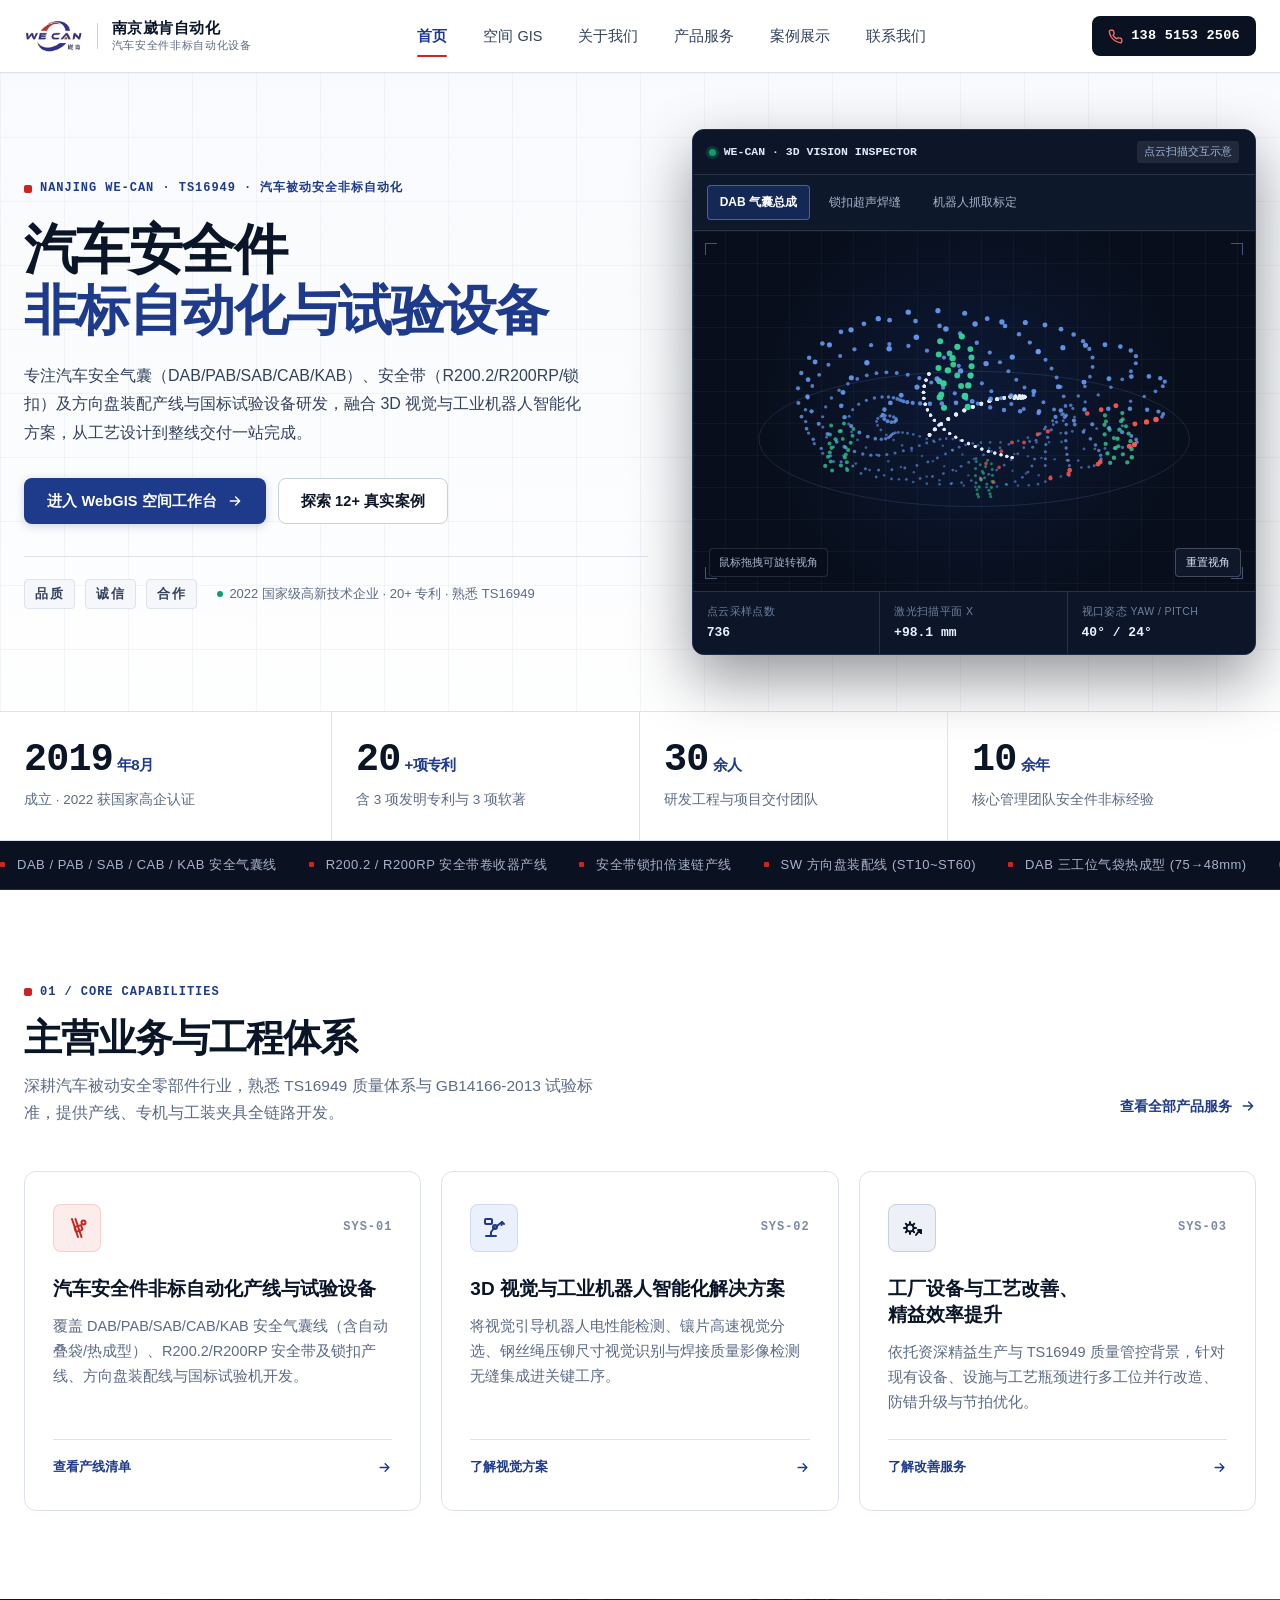
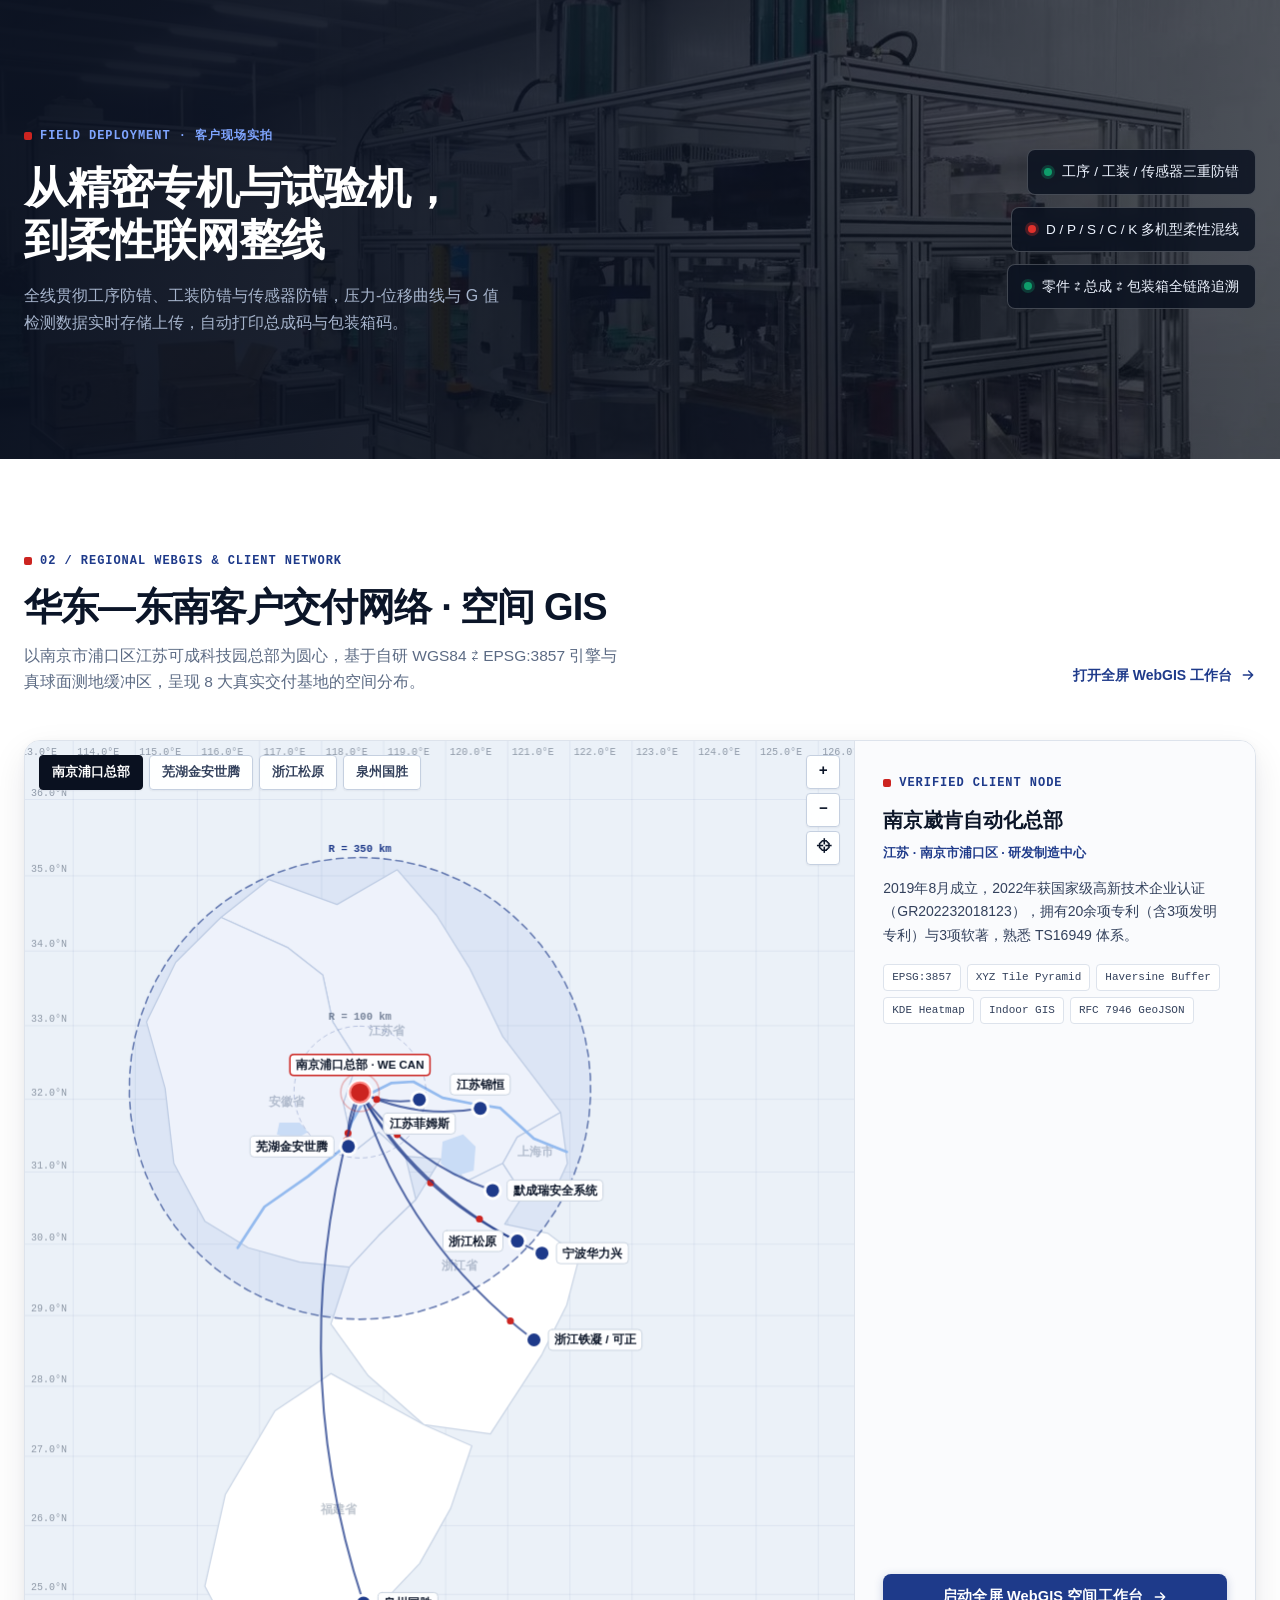
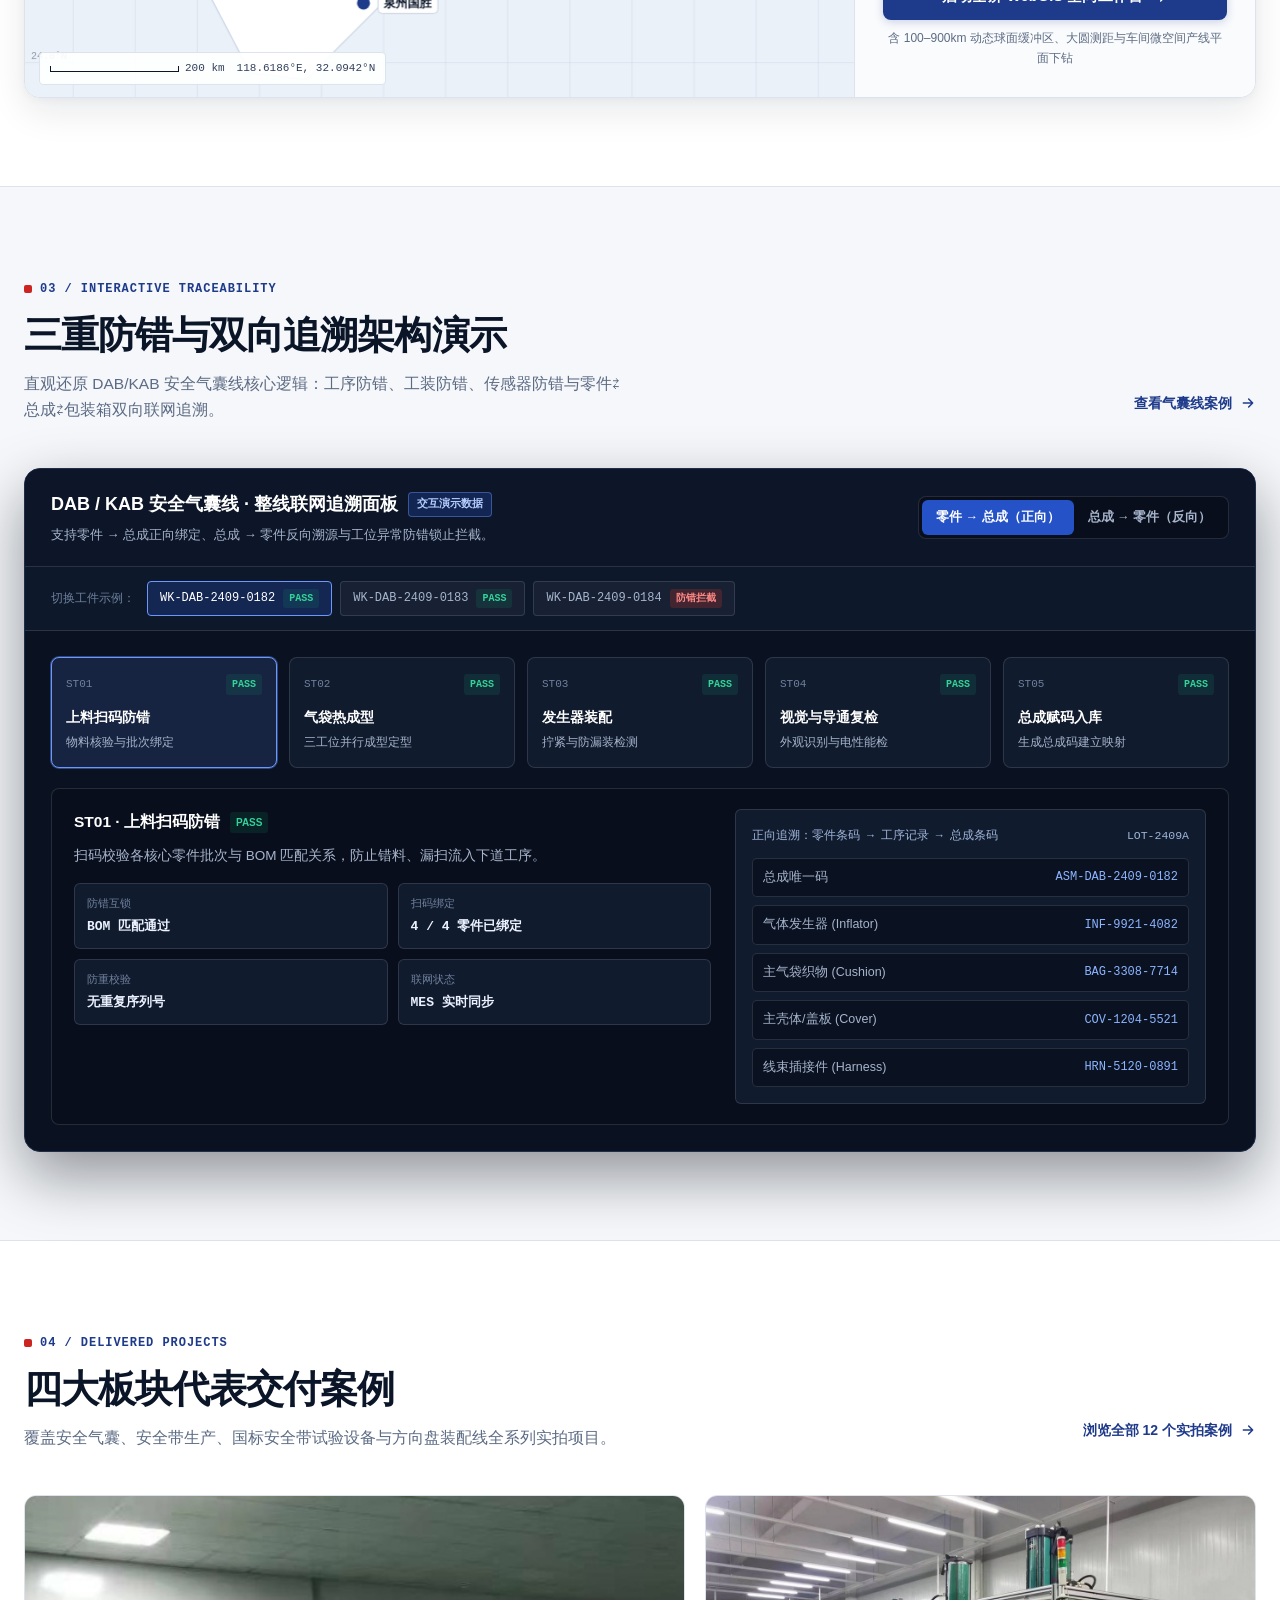
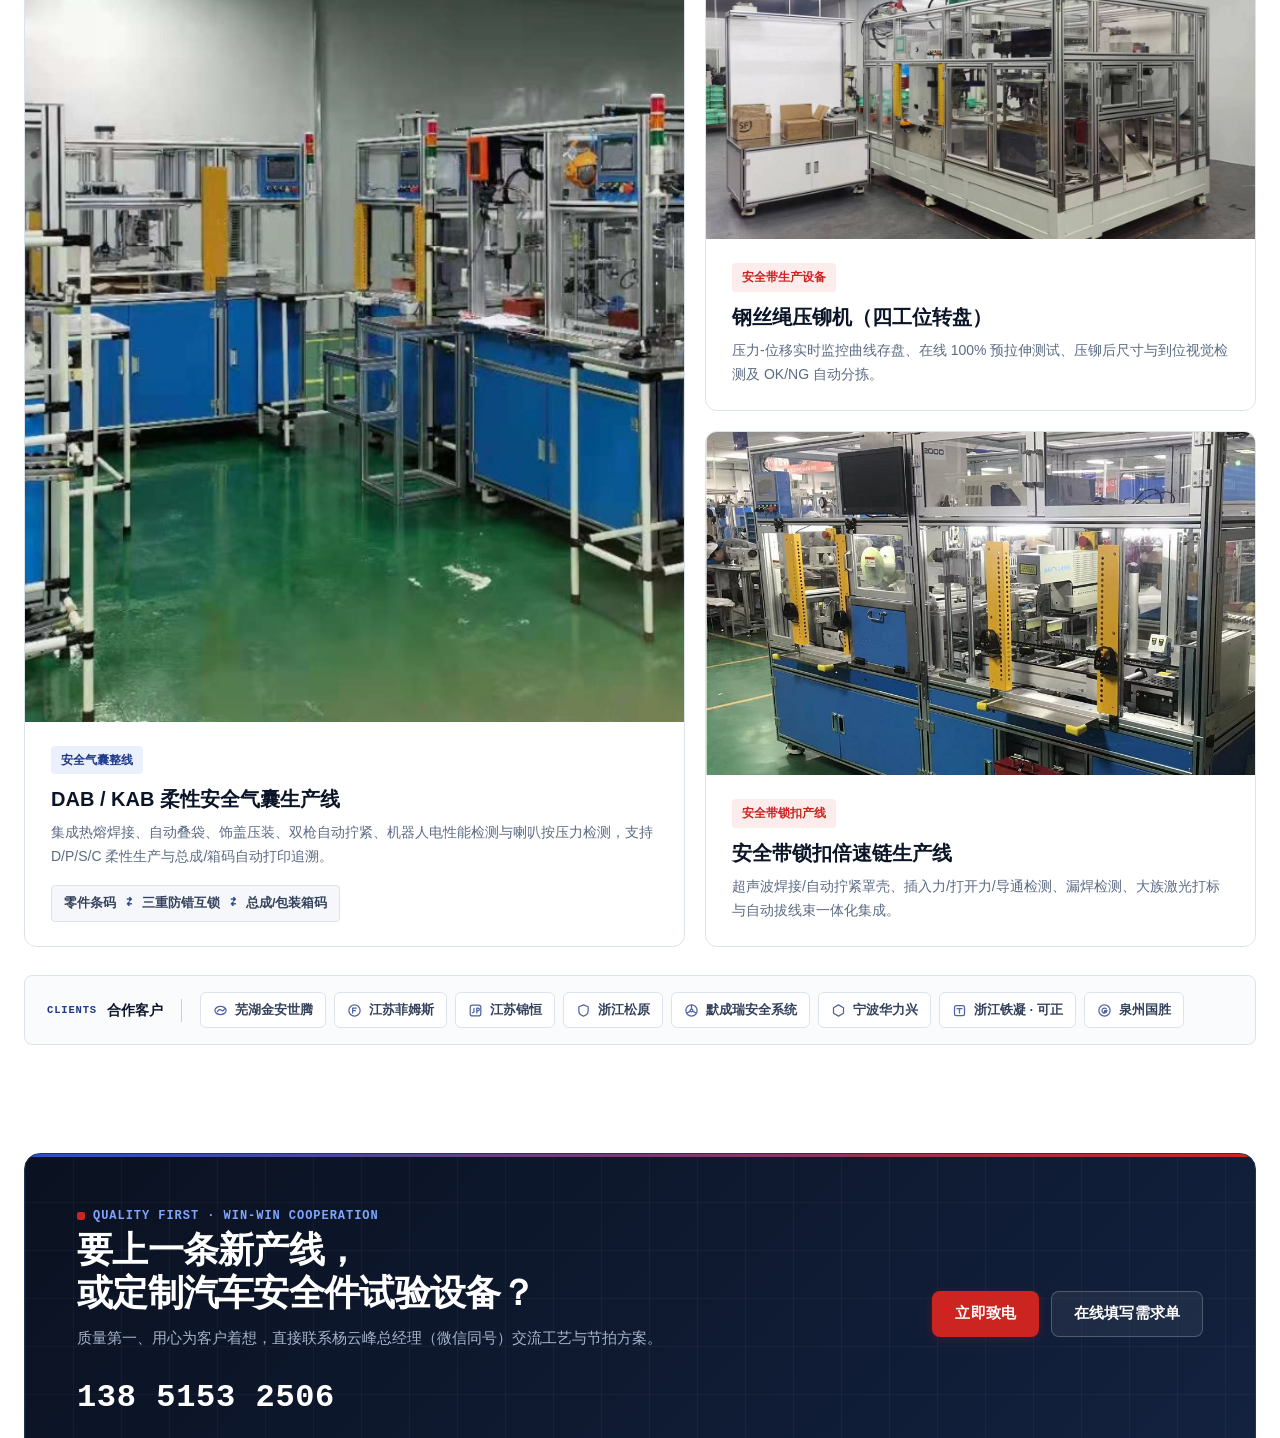
==== commit bb5713ac: "ui: eliminate empty whitespace with snug single-bar enterprise client strip" ====
--- a/index.html
+++ b/index.html
@@ -389,62 +389,21 @@
           </a>
         </div>
 
-        <!-- Compact Minimal 4x2 Enterprise Logo Wall -->
+        <!-- Snug Single-Bar Enterprise Client Strip (Zero Empty Whitespace) -->
         <div class="logo-wall-sec rv" id="partner-wall">
-          <div class="logo-wall-head">
-            <small>CORE CLIENTS · 核心合作客户</small>
-            <p>覆盖苏、皖、浙、闽 8 大汽车被动安全制造基地</p>
-          </div>
-
-          <div class="logo-wall-grid">
-            <div class="lw-cell" title="安徽·芜湖 · 安全气囊 / 安全带设备">
-              <div class="lw-mark">
-                <svg class="lw-emblem" viewBox="0 0 36 36" fill="none" stroke="currentColor" stroke-width="2.2" aria-hidden="true"><ellipse cx="18" cy="18" rx="14" ry="10"/><path d="M10 21c3-5.5 7-7.5 10-4s5.5 1 7.5-3.5" stroke-linecap="round"/></svg>
-                <div class="lw-wordmark"><b>芜湖金安世腾</b><small>JINAN SHITENG</small></div>
-              </div>
-            </div>
-            <div class="lw-cell" title="江苏 · 安全气囊装配线 / 模具">
-              <div class="lw-mark">
-                <svg class="lw-emblem" viewBox="0 0 36 36" fill="none" stroke="currentColor" stroke-width="2.2" aria-hidden="true"><circle cx="18" cy="18" r="13"/><path d="M13 24V12h10M13 18h7" stroke-linecap="round" stroke-linejoin="round"/></svg>
-                <div class="lw-wordmark"><b>江苏菲姆斯</b><small>FAMOUS AUTO</small></div>
-              </div>
-            </div>
-            <div class="lw-cell" title="江苏·张家港 · 安全气囊设备 / 工装">
-              <div class="lw-mark">
-                <svg class="lw-emblem" viewBox="0 0 36 36" fill="none" stroke="currentColor" stroke-width="2.2" aria-hidden="true"><rect x="5" y="5" width="26" height="26" rx="5"/><path d="M14 13v8a3 3 0 0 1-3 3M21 12v12m0-12h3a3.5 3.5 0 0 1 0 7h-3" stroke-linecap="round" stroke-linejoin="round"/></svg>
-                <div class="lw-wordmark"><b>江苏锦恒</b><small>JIN HENG</small></div>
-              </div>
-            </div>
-            <div class="lw-cell" title="浙江·余姚 · 安全带 / 安全气囊设备">
-              <div class="lw-mark">
-                <svg class="lw-emblem" viewBox="0 0 36 36" fill="none" stroke="currentColor" stroke-width="2.2" aria-hidden="true"><path d="M18 5l11 4v9c0 6.8-4.6 11.4-11 13.5C11.6 29.4 7 24.8 7 18V9l11-4z" stroke-linejoin="round"/><path d="M13 15h10l-8.5 5.5H23" stroke-linecap="round" stroke-linejoin="round"/></svg>
-                <div class="lw-wordmark"><b>浙江松原</b><small>SONGYUAN</small></div>
-              </div>
-            </div>
-            <div class="lw-cell" title="长三角 · 气囊 / 安全带 / 方向盘线">
-              <div class="lw-mark">
-                <svg class="lw-emblem" viewBox="0 0 36 36" fill="none" stroke="currentColor" stroke-width="2.2" aria-hidden="true"><circle cx="18" cy="18" r="13"/><circle cx="18" cy="18" r="3.5"/><path d="M18 5v9.5M7 23.5l7.5-3.8M29 23.5l-7.5-3.8" stroke-linecap="round"/></svg>
-                <div class="lw-wordmark"><b>默成瑞安全系统</b><small>MC MOCHENGRUI</small></div>
-              </div>
-            </div>
-            <div class="lw-cell" title="浙江·宁波 · 安全带钢丝绳压铆设备">
-              <div class="lw-mark">
-                <svg class="lw-emblem" viewBox="0 0 36 36" fill="none" stroke="currentColor" stroke-width="2.2" aria-hidden="true"><polygon points="18,5 29,11.5 29,24.5 18,31 7,24.5 7,11.5" stroke-linejoin="round"/><path d="M13.5 13v10M22.5 13v10M13.5 18h9" stroke-linecap="round"/></svg>
-                <div class="lw-wordmark"><b>宁波华力兴</b><small>HUALIXING</small></div>
-              </div>
-            </div>
-            <div class="lw-cell" title="浙江·台州 · 安全气囊 / 方向盘产线">
-              <div class="lw-mark">
-                <svg class="lw-emblem" viewBox="0 0 36 36" fill="none" stroke="currentColor" stroke-width="2.2" aria-hidden="true"><rect x="6" y="6" width="24" height="24" rx="4"/><path d="M11.5 13.5h13M18 13.5v10" stroke-linecap="round"/></svg>
-                <div class="lw-wordmark"><b>浙江铁凝 · 可正</b><small>TIENING / KEZHENG</small></div>
-              </div>
-            </div>
-            <div class="lw-cell" title="福建·泉州 · 安全带生产与检测设备">
-              <div class="lw-mark">
-                <svg class="lw-emblem" viewBox="0 0 36 36" fill="none" stroke="currentColor" stroke-width="2.2" aria-hidden="true"><circle cx="18" cy="18" r="13"/><path d="M22.5 14.5a6 6 0 1 0 .8 6.5h-5.3v-2.8h6.2" stroke-linecap="round" stroke-linejoin="round"/></svg>
-                <div class="lw-wordmark"><b>泉州国胜</b><small>GUOSHENG</small></div>
-              </div>
-            </div>
+          <div class="logo-wall-label">
+            <small>CLIENTS</small>
+            <strong>合作客户</strong>
+          </div>
+          <div class="logo-wall-flow">
+            <span class="lw-pill" title="安徽·芜湖 · 安全气囊 / 安全带设备"><svg viewBox="0 0 24 24" fill="none" stroke="currentColor" stroke-width="2" aria-hidden="true"><ellipse cx="12" cy="12" rx="9" ry="6.5"/><path d="M7 14c2-3.5 4.5-4.5 6.5-2.5s3.5.5 5-2" stroke-linecap="round"/></svg>芜湖金安世腾</span>
+            <span class="lw-pill" title="江苏 · 安全气囊装配线 / 模具"><svg viewBox="0 0 24 24" fill="none" stroke="currentColor" stroke-width="2" aria-hidden="true"><circle cx="12" cy="12" r="9"/><path d="M9 16V8h6M9 12h4.5" stroke-linecap="round" stroke-linejoin="round"/></svg>江苏菲姆斯</span>
+            <span class="lw-pill" title="江苏·张家港 · 安全气囊设备 / 工装"><svg viewBox="0 0 24 24" fill="none" stroke="currentColor" stroke-width="2" aria-hidden="true"><rect x="3.5" y="3.5" width="17" height="17" rx="3.5"/><path d="M9.5 8.5v5a2 2 0 0 1-2 2M14 8v8m0-8h2a2.2 2.2 0 0 1 0 4.4h-2" stroke-linecap="round" stroke-linejoin="round"/></svg>江苏锦恒</span>
+            <span class="lw-pill" title="浙江·余姚 · 安全带 / 安全气囊设备"><svg viewBox="0 0 24 24" fill="none" stroke="currentColor" stroke-width="2" aria-hidden="true"><path d="M12 3l7.5 3v6c0 4.5-3.2 7.8-7.5 9-4.3-1.2-7.5-4.5-7.5-9V6L12 3z" stroke-linejoin="round"/></svg>浙江松原</span>
+            <span class="lw-pill" title="长三角 · 气囊 / 安全带 / 方向盘线"><svg viewBox="0 0 24 24" fill="none" stroke="currentColor" stroke-width="2" aria-hidden="true"><circle cx="12" cy="12" r="9"/><circle cx="12" cy="12" r="2.2"/><path d="M12 3v6.5M4.5 16l5-2.6M19.5 16l-5-2.6" stroke-linecap="round"/></svg>默成瑞安全系统</span>
+            <span class="lw-pill" title="浙江·宁波 · 安全带钢丝绳压铆设备"><svg viewBox="0 0 24 24" fill="none" stroke="currentColor" stroke-width="2" aria-hidden="true"><polygon points="12,3 20,7.5 20,16.5 12,21 4,16.5 4,7.5" stroke-linejoin="round"/></svg>宁波华力兴</span>
+            <span class="lw-pill" title="浙江·台州 · 安全气囊 / 方向盘产线"><svg viewBox="0 0 24 24" fill="none" stroke="currentColor" stroke-width="2" aria-hidden="true"><rect x="4" y="4" width="16" height="16" rx="3"/><path d="M8 9h8M12 9v7" stroke-linecap="round"/></svg>浙江铁凝 · 可正</span>
+            <span class="lw-pill" title="福建·泉州 · 安全带生产与检测设备"><svg viewBox="0 0 24 24" fill="none" stroke="currentColor" stroke-width="2" aria-hidden="true"><circle cx="12" cy="12" r="9"/><path d="M15 9.5a4 4 0 1 0 .5 4.5H12v-2h4.2" stroke-linecap="round" stroke-linejoin="round"/></svg>泉州国胜</span>
           </div>
         </div>
       </div>
--- a/css/site.css
+++ b/css/site.css
@@ -3699,109 +3699,78 @@
    v5.0 Upgrades: Partner Logo Wall, Core Team Grid, Patents & Cert Gallery
    ========================================================================== */
 
-/* Compact Minimal 4x2 Enterprise Logo Wall */
+/* Zero-Whitespace Snug Single-Bar Enterprise Client Strip */
 .logo-wall-sec {
-  margin-top: 32px;
-}
-
-.logo-wall-head {
-  display: flex;
-  flex-wrap: wrap;
-  align-items: center;
-  justify-content: space-between;
-  gap: 8px;
-  margin-bottom: 12px;
-}
-
-.logo-wall-head small {
-  font-family: var(--font-mono);
-  font-size: 11px;
-  font-weight: 600;
-  letter-spacing: 0.08em;
-  color: var(--ink-muted);
-  text-transform: uppercase;
-}
-
-.logo-wall-head p {
-  font-size: 12.5px;
-  color: var(--ink-muted);
-}
-
-.logo-wall-grid {
-  display: grid;
-  grid-template-columns: repeat(4, minmax(0, 1fr));
+  margin-top: 28px;
+  padding: 16px 22px;
+  background: #FAFBFD;
   border: 1px solid var(--line);
   border-radius: var(--r-sm);
-  overflow: hidden;
-  background: #FAFBFD;
-}
-
-.lw-cell {
-  position: relative;
-  height: 70px;
-  padding: 0 18px;
-  border-right: 1px solid var(--line);
-  border-bottom: 1px solid var(--line);
-  display: flex;
-  align-items: center;
-  justify-content: center;
-  background: #FAFBFD;
-  transition: background-color 0.2s var(--ease);
-}
-
-.lw-cell:nth-child(4n) {
-  border-right: 0;
-}
-
-.lw-cell:nth-child(n + 5) {
-  border-bottom: 0;
-}
-
-.lw-cell:hover {
-  background: #fff;
-}
-
-.lw-mark {
+  display: flex;
+  flex-wrap: wrap;
+  align-items: center;
+  gap: 12px 18px;
+}
+
+.logo-wall-label {
   display: inline-flex;
   align-items: center;
-  gap: 9px;
-  color: #475569;
-  transition: color 0.2s var(--ease);
-}
-
-.lw-cell:hover .lw-mark {
+  gap: 10px;
+  padding-right: 18px;
+  border-right: 1px solid var(--line-strong);
+  flex: none;
+}
+
+.logo-wall-label small {
+  font-family: var(--font-mono);
+  font-size: 10.5px;
+  font-weight: 700;
+  letter-spacing: 0.08em;
   color: var(--brand);
-}
-
-.lw-emblem {
-  width: 22px;
-  height: 22px;
-  flex: none;
-  opacity: 0.82;
-}
-
-.lw-wordmark {
-  display: flex;
-  flex-direction: column;
-  text-align: left;
-  line-height: 1.15;
-}
-
-.lw-wordmark b {
+  text-transform: uppercase;
+}
+
+.logo-wall-label strong {
   font-size: 13.5px;
   font-weight: 700;
-  letter-spacing: 0.02em;
-  color: inherit;
-}
-
-.lw-wordmark small {
-  margin-top: 2px;
-  font-family: var(--font-mono);
-  font-size: 9px;
+  color: var(--ink);
+}
+
+.logo-wall-flow {
+  display: flex;
+  flex-wrap: wrap;
+  align-items: center;
+  gap: 8px;
+  flex: 1;
+}
+
+.lw-pill {
+  display: inline-flex;
+  align-items: center;
+  gap: 7px;
+  padding: 6px 12px;
+  border-radius: 6px;
+  background: #fff;
+  border: 1px solid var(--line);
+  color: #33415C;
+  font-size: 13px;
   font-weight: 600;
-  letter-spacing: 0.08em;
-  color: var(--ink-muted);
-  text-transform: uppercase;
+  white-space: nowrap;
+  transition: border-color 0.18s, color 0.18s, background-color 0.18s;
+}
+
+.lw-pill:hover {
+  border-color: var(--brand-hi);
+  color: var(--brand);
+  background: var(--brand-soft);
+}
+
+.lw-pill svg {
+  width: 15px;
+  height: 15px;
+  flex: none;
+  color: var(--brand);
+  opacity: 0.78;
 }
 
 /* Core Team Grid (about.html) */
@@ -3978,32 +3947,23 @@
 }
 
 @media (max-width: 1020px) {
-  .logo-wall-grid,
   .team-grid {
     grid-template-columns: repeat(2, minmax(0, 1fr));
   }
-  .lw-cell:nth-child(4n) { border-right: 1px solid var(--line); }
-  .lw-cell:nth-child(2n) { border-right: 0; }
-  .lw-cell:nth-child(n + 5) { border-bottom: 1px solid var(--line); }
-  .lw-cell:nth-child(n + 7) { border-bottom: 0; }
   .cert-showcase {
     grid-template-columns: 1fr;
   }
 }
 
 @media (max-width: 640px) {
-  .logo-wall-grid,
+  .logo-wall-label {
+    border-right: 0;
+    padding-right: 0;
+    width: 100%;
+  }
   .team-grid {
     grid-template-columns: 1fr;
   }
-  .lw-cell {
-    height: 60px;
-    border-right: 0 !important;
-    border-bottom: 1px solid var(--line) !important;
-  }
-  .lw-cell:last-child {
-    border-bottom: 0 !important;
-  }
   .patent-grid {
     grid-template-columns: repeat(2, 1fr);
   }
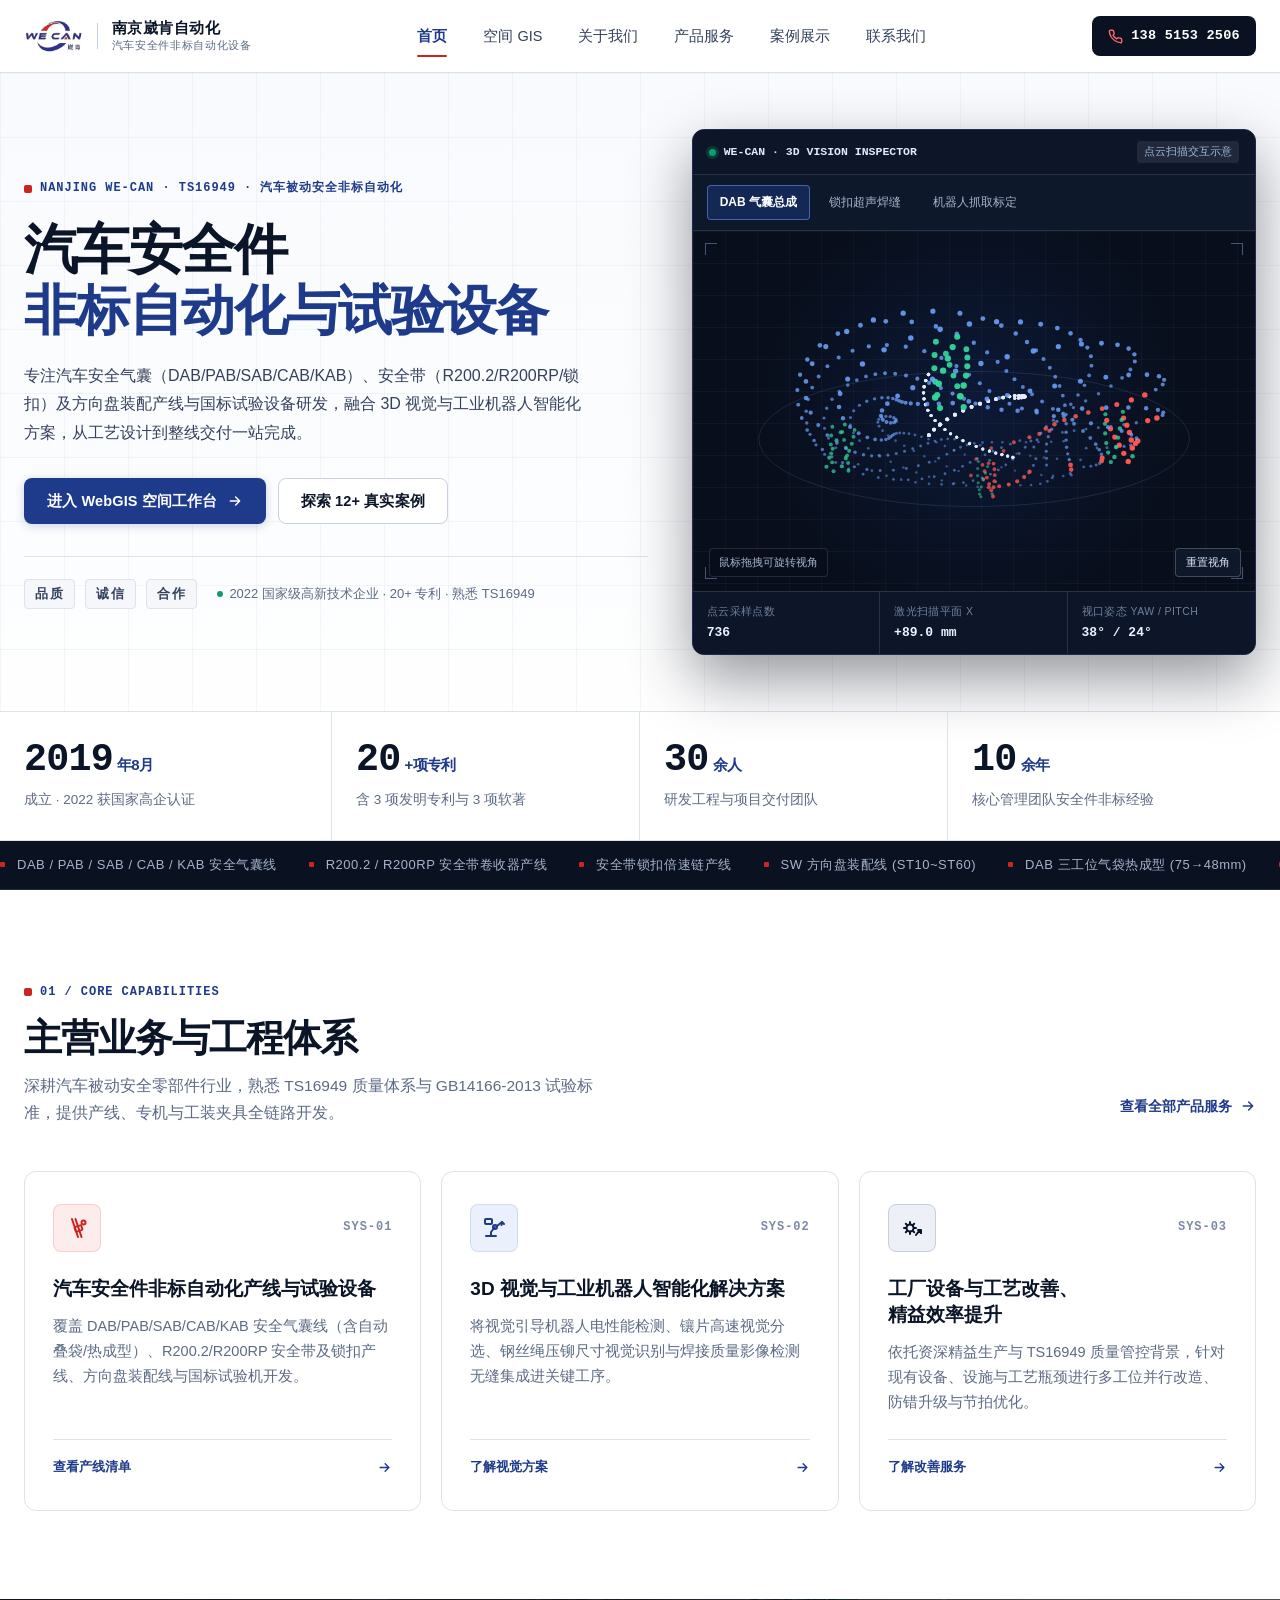
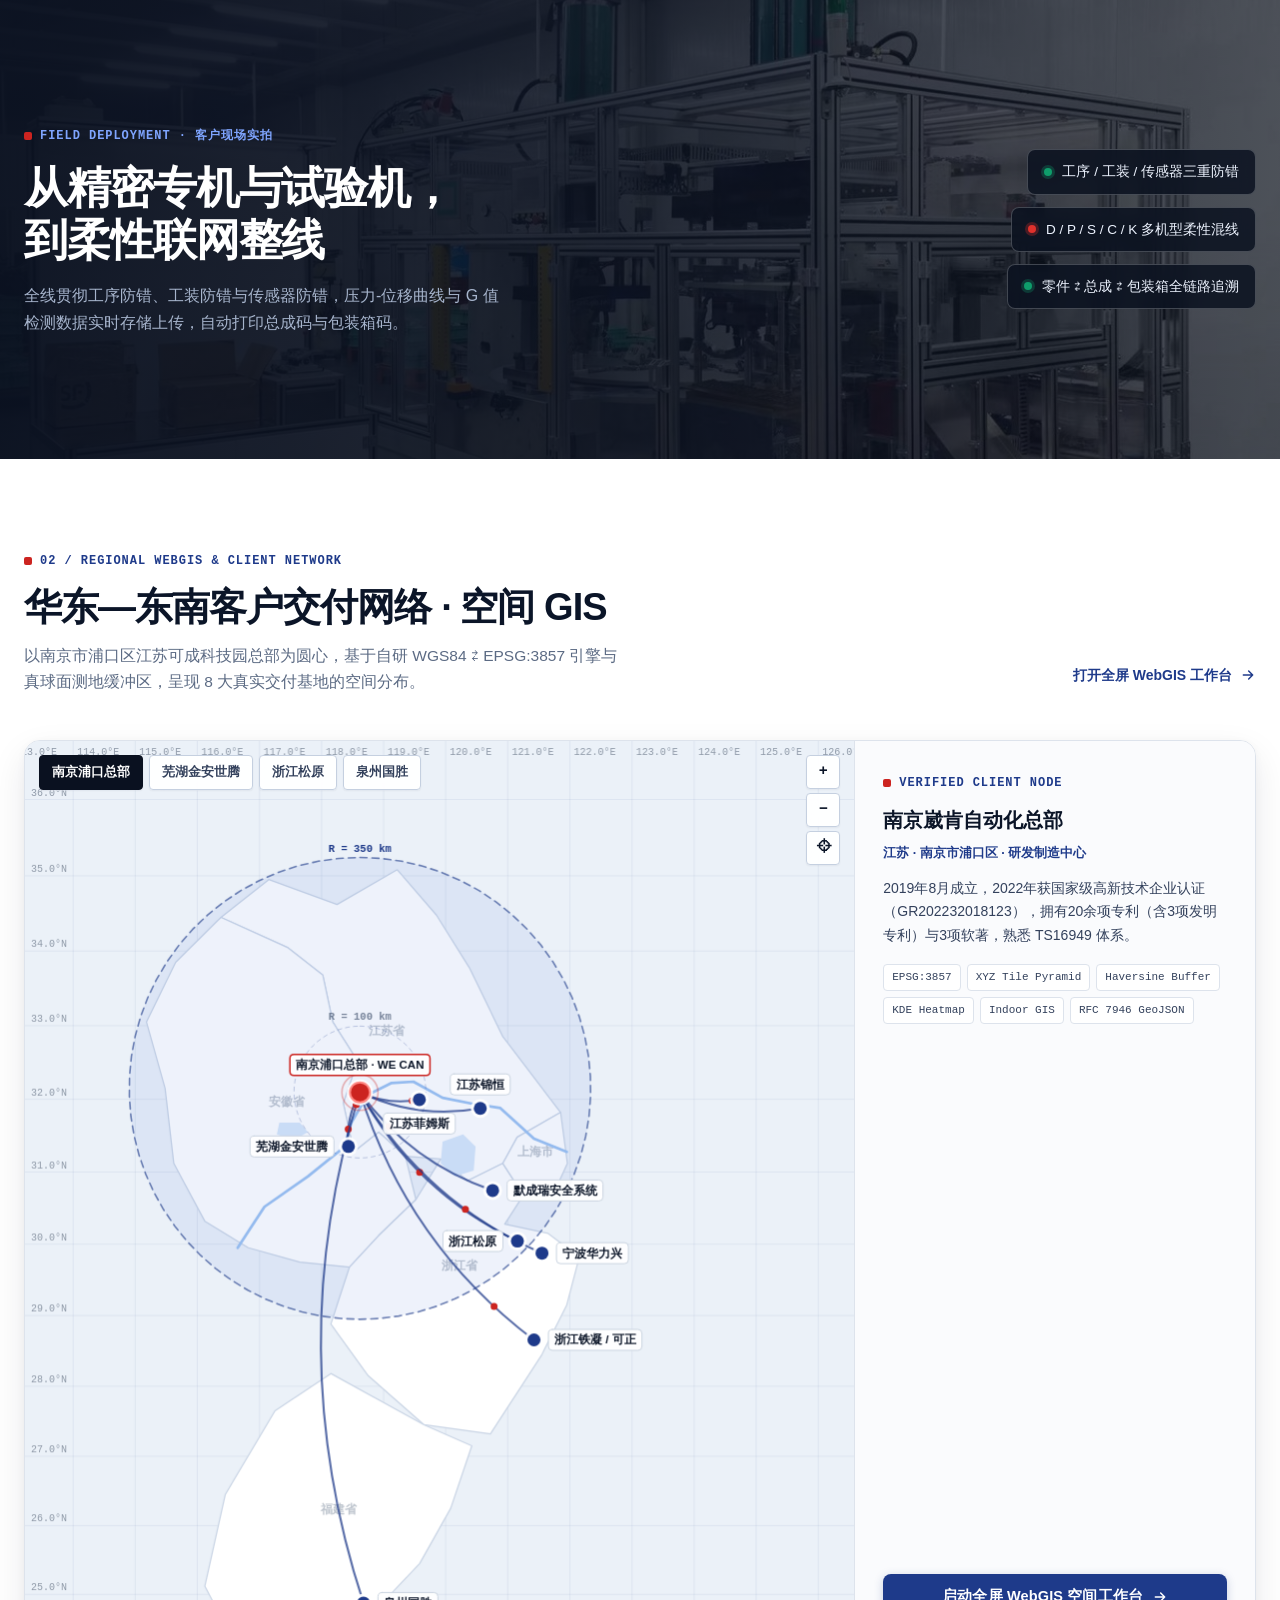
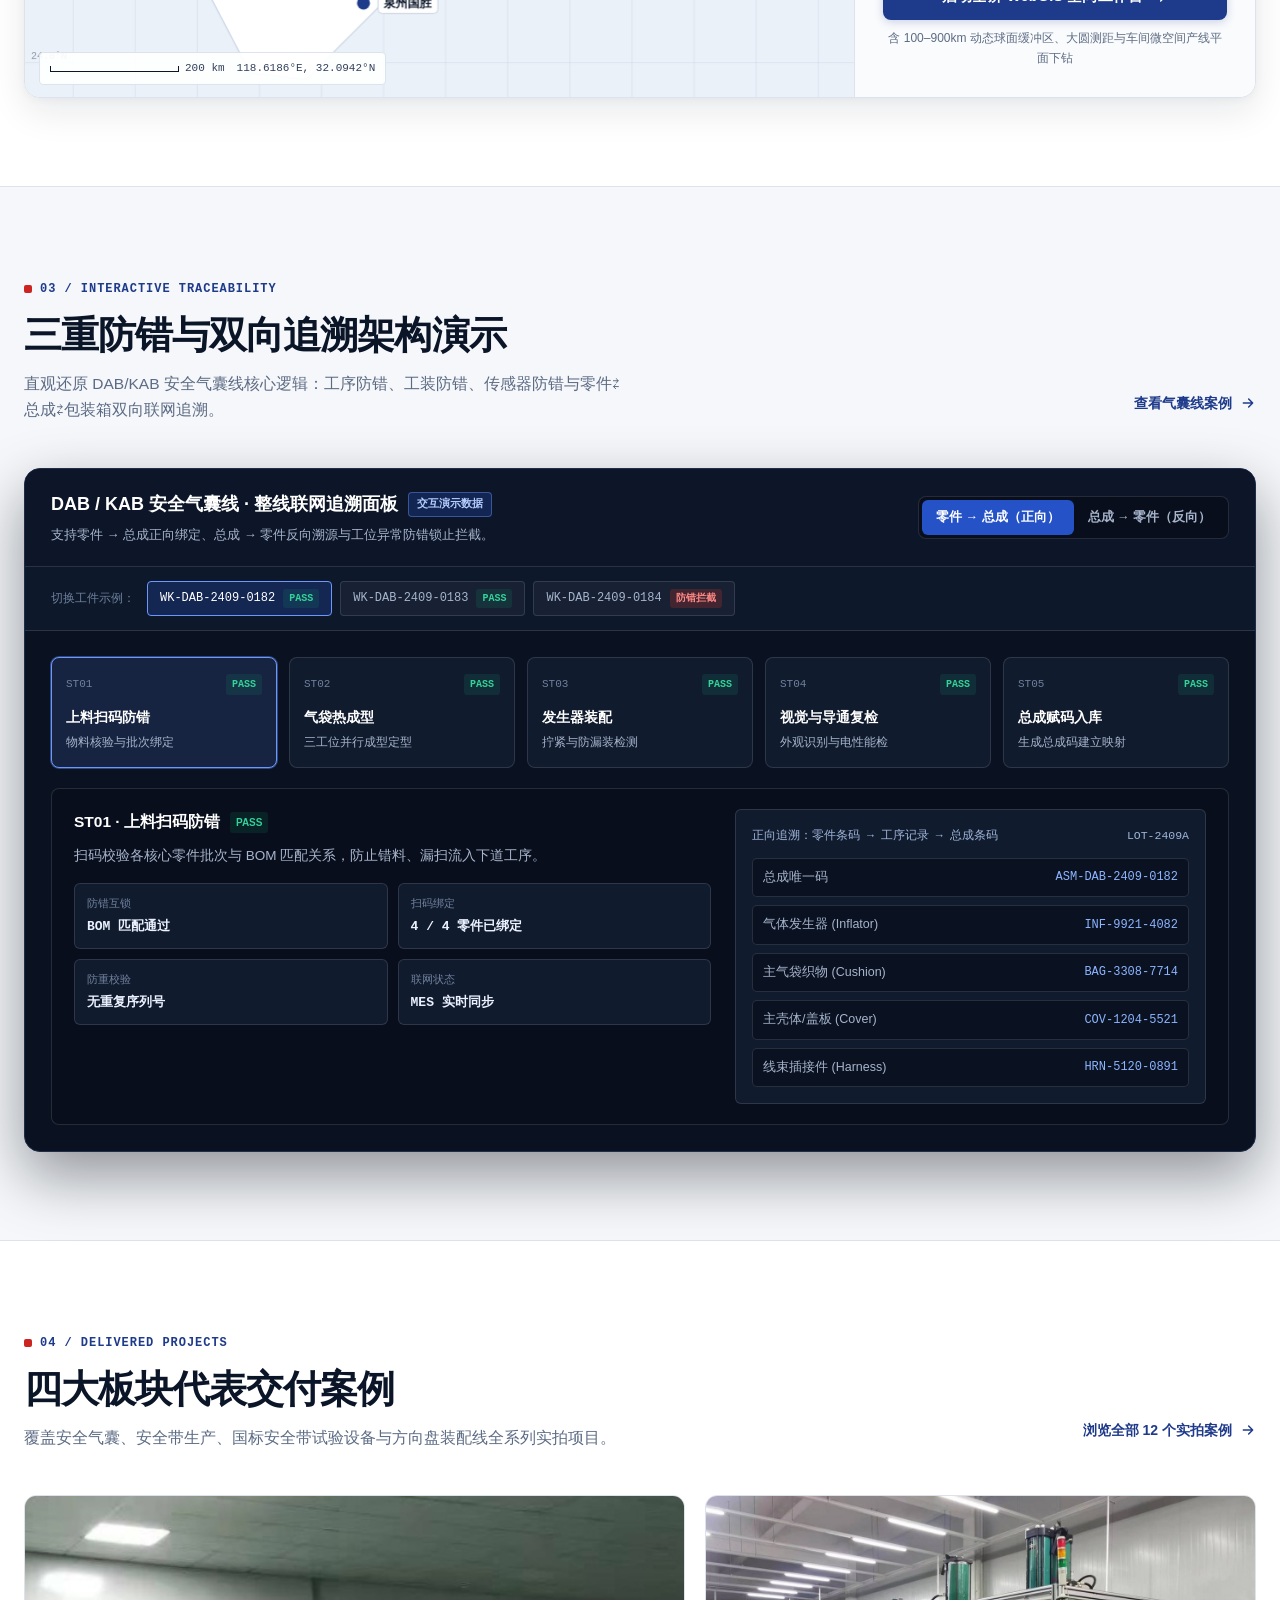
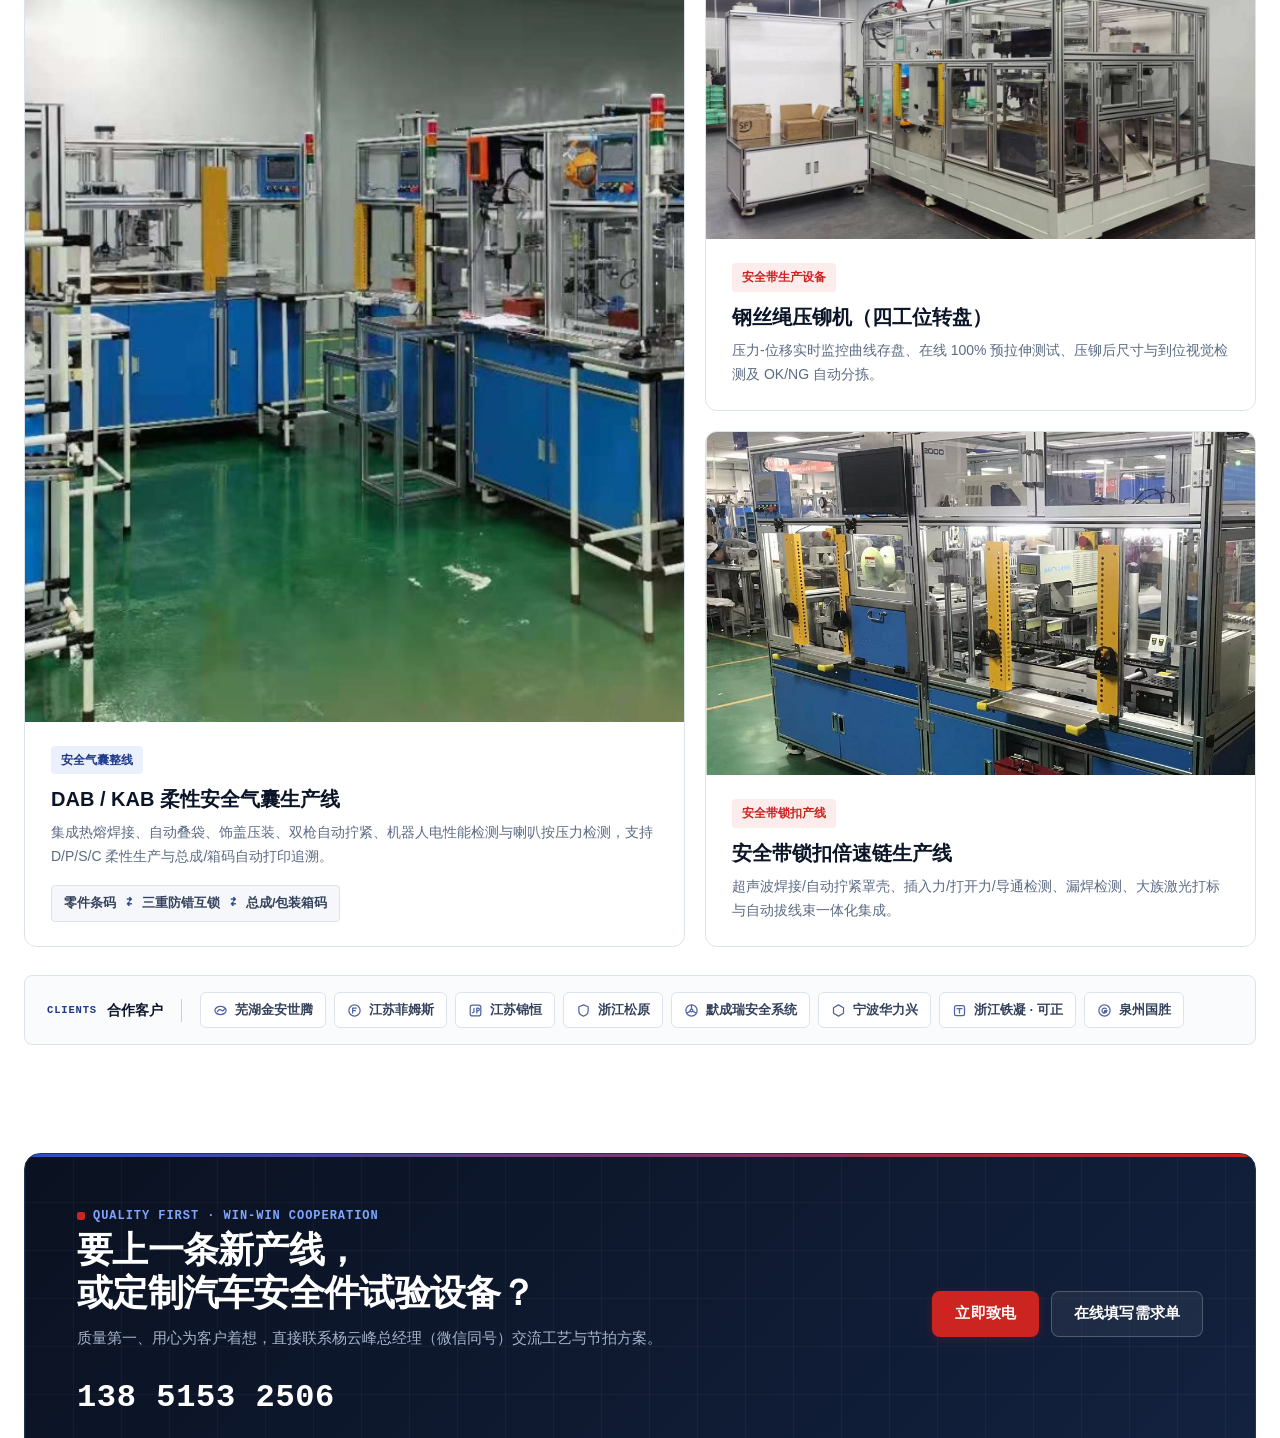
==== commit 9126768a: "fix: bust 7-day CSS/JS CDN cache with ?v=5.4 and add explicit SVG dimensions" ====
--- a/index.html
+++ b/index.html
@@ -6,7 +6,7 @@
   <title>南京崴肯自动化设备科技有限公司 | 汽车安全件非标自动化与试验设备</title>
   <meta name="description" content="南京崴肯自动化设备科技有限公司（国家高新技术企业，GR202232018123）：安全气囊（DAB/PAB/SAB/CAB/KAB）、安全带（R200.2/R200RP/锁扣）、方向盘产线及试验设备、3D视觉与机器人智能化方案。">
   <link rel="icon" href="./img/logo.jpg">
-  <link rel="stylesheet" href="./css/site.css">
+  <link rel="stylesheet" href="./css/site.css?v=5.4">
 </head>
 <body>
   <header class="site-head" id="head">
@@ -396,14 +396,14 @@
             <strong>合作客户</strong>
           </div>
           <div class="logo-wall-flow">
-            <span class="lw-pill" title="安徽·芜湖 · 安全气囊 / 安全带设备"><svg viewBox="0 0 24 24" fill="none" stroke="currentColor" stroke-width="2" aria-hidden="true"><ellipse cx="12" cy="12" rx="9" ry="6.5"/><path d="M7 14c2-3.5 4.5-4.5 6.5-2.5s3.5.5 5-2" stroke-linecap="round"/></svg>芜湖金安世腾</span>
-            <span class="lw-pill" title="江苏 · 安全气囊装配线 / 模具"><svg viewBox="0 0 24 24" fill="none" stroke="currentColor" stroke-width="2" aria-hidden="true"><circle cx="12" cy="12" r="9"/><path d="M9 16V8h6M9 12h4.5" stroke-linecap="round" stroke-linejoin="round"/></svg>江苏菲姆斯</span>
-            <span class="lw-pill" title="江苏·张家港 · 安全气囊设备 / 工装"><svg viewBox="0 0 24 24" fill="none" stroke="currentColor" stroke-width="2" aria-hidden="true"><rect x="3.5" y="3.5" width="17" height="17" rx="3.5"/><path d="M9.5 8.5v5a2 2 0 0 1-2 2M14 8v8m0-8h2a2.2 2.2 0 0 1 0 4.4h-2" stroke-linecap="round" stroke-linejoin="round"/></svg>江苏锦恒</span>
-            <span class="lw-pill" title="浙江·余姚 · 安全带 / 安全气囊设备"><svg viewBox="0 0 24 24" fill="none" stroke="currentColor" stroke-width="2" aria-hidden="true"><path d="M12 3l7.5 3v6c0 4.5-3.2 7.8-7.5 9-4.3-1.2-7.5-4.5-7.5-9V6L12 3z" stroke-linejoin="round"/></svg>浙江松原</span>
-            <span class="lw-pill" title="长三角 · 气囊 / 安全带 / 方向盘线"><svg viewBox="0 0 24 24" fill="none" stroke="currentColor" stroke-width="2" aria-hidden="true"><circle cx="12" cy="12" r="9"/><circle cx="12" cy="12" r="2.2"/><path d="M12 3v6.5M4.5 16l5-2.6M19.5 16l-5-2.6" stroke-linecap="round"/></svg>默成瑞安全系统</span>
-            <span class="lw-pill" title="浙江·宁波 · 安全带钢丝绳压铆设备"><svg viewBox="0 0 24 24" fill="none" stroke="currentColor" stroke-width="2" aria-hidden="true"><polygon points="12,3 20,7.5 20,16.5 12,21 4,16.5 4,7.5" stroke-linejoin="round"/></svg>宁波华力兴</span>
-            <span class="lw-pill" title="浙江·台州 · 安全气囊 / 方向盘产线"><svg viewBox="0 0 24 24" fill="none" stroke="currentColor" stroke-width="2" aria-hidden="true"><rect x="4" y="4" width="16" height="16" rx="3"/><path d="M8 9h8M12 9v7" stroke-linecap="round"/></svg>浙江铁凝 · 可正</span>
-            <span class="lw-pill" title="福建·泉州 · 安全带生产与检测设备"><svg viewBox="0 0 24 24" fill="none" stroke="currentColor" stroke-width="2" aria-hidden="true"><circle cx="12" cy="12" r="9"/><path d="M15 9.5a4 4 0 1 0 .5 4.5H12v-2h4.2" stroke-linecap="round" stroke-linejoin="round"/></svg>泉州国胜</span>
+            <span class="lw-pill" title="安徽·芜湖 · 安全气囊 / 安全带设备"><svg width="15" height="15" viewBox="0 0 24 24" fill="none" stroke="currentColor" stroke-width="2" aria-hidden="true"><ellipse cx="12" cy="12" rx="9" ry="6.5"/><path d="M7 14c2-3.5 4.5-4.5 6.5-2.5s3.5.5 5-2" stroke-linecap="round"/></svg>芜湖金安世腾</span>
+            <span class="lw-pill" title="江苏 · 安全气囊装配线 / 模具"><svg width="15" height="15" viewBox="0 0 24 24" fill="none" stroke="currentColor" stroke-width="2" aria-hidden="true"><circle cx="12" cy="12" r="9"/><path d="M9 16V8h6M9 12h4.5" stroke-linecap="round" stroke-linejoin="round"/></svg>江苏菲姆斯</span>
+            <span class="lw-pill" title="江苏·张家港 · 安全气囊设备 / 工装"><svg width="15" height="15" viewBox="0 0 24 24" fill="none" stroke="currentColor" stroke-width="2" aria-hidden="true"><rect x="3.5" y="3.5" width="17" height="17" rx="3.5"/><path d="M9.5 8.5v5a2 2 0 0 1-2 2M14 8v8m0-8h2a2.2 2.2 0 0 1 0 4.4h-2" stroke-linecap="round" stroke-linejoin="round"/></svg>江苏锦恒</span>
+            <span class="lw-pill" title="浙江·余姚 · 安全带 / 安全气囊设备"><svg width="15" height="15" viewBox="0 0 24 24" fill="none" stroke="currentColor" stroke-width="2" aria-hidden="true"><path d="M12 3l7.5 3v6c0 4.5-3.2 7.8-7.5 9-4.3-1.2-7.5-4.5-7.5-9V6L12 3z" stroke-linejoin="round"/></svg>浙江松原</span>
+            <span class="lw-pill" title="长三角 · 气囊 / 安全带 / 方向盘线"><svg width="15" height="15" viewBox="0 0 24 24" fill="none" stroke="currentColor" stroke-width="2" aria-hidden="true"><circle cx="12" cy="12" r="9"/><circle cx="12" cy="12" r="2.2"/><path d="M12 3v6.5M4.5 16l5-2.6M19.5 16l-5-2.6" stroke-linecap="round"/></svg>默成瑞安全系统</span>
+            <span class="lw-pill" title="浙江·宁波 · 安全带钢丝绳压铆设备"><svg width="15" height="15" viewBox="0 0 24 24" fill="none" stroke="currentColor" stroke-width="2" aria-hidden="true"><polygon points="12,3 20,7.5 20,16.5 12,21 4,16.5 4,7.5" stroke-linejoin="round"/></svg>宁波华力兴</span>
+            <span class="lw-pill" title="浙江·台州 · 安全气囊 / 方向盘产线"><svg width="15" height="15" viewBox="0 0 24 24" fill="none" stroke="currentColor" stroke-width="2" aria-hidden="true"><rect x="4" y="4" width="16" height="16" rx="3"/><path d="M8 9h8M12 9v7" stroke-linecap="round"/></svg>浙江铁凝 · 可正</span>
+            <span class="lw-pill" title="福建·泉州 · 安全带生产与检测设备"><svg width="15" height="15" viewBox="0 0 24 24" fill="none" stroke="currentColor" stroke-width="2" aria-hidden="true"><circle cx="12" cy="12" r="9"/><path d="M15 9.5a4 4 0 1 0 .5 4.5H12v-2h4.2" stroke-linecap="round" stroke-linejoin="round"/></svg>泉州国胜</span>
           </div>
         </div>
       </div>
@@ -464,8 +464,8 @@
       <span>品质、诚信、合作 · Quality · Sincerity · Co-operation</span>
     </div>
   </footer>
-  <script src="./js/gis-data.js"></script>
-  <script src="./js/webgis-engine.js"></script>
-  <script src="./js/site.js"></script>
+  <script src="./js/gis-data.js?v=5.4"></script>
+  <script src="./js/webgis-engine.js?v=5.4"></script>
+  <script src="./js/site.js?v=5.4"></script>
 </body>
 </html>
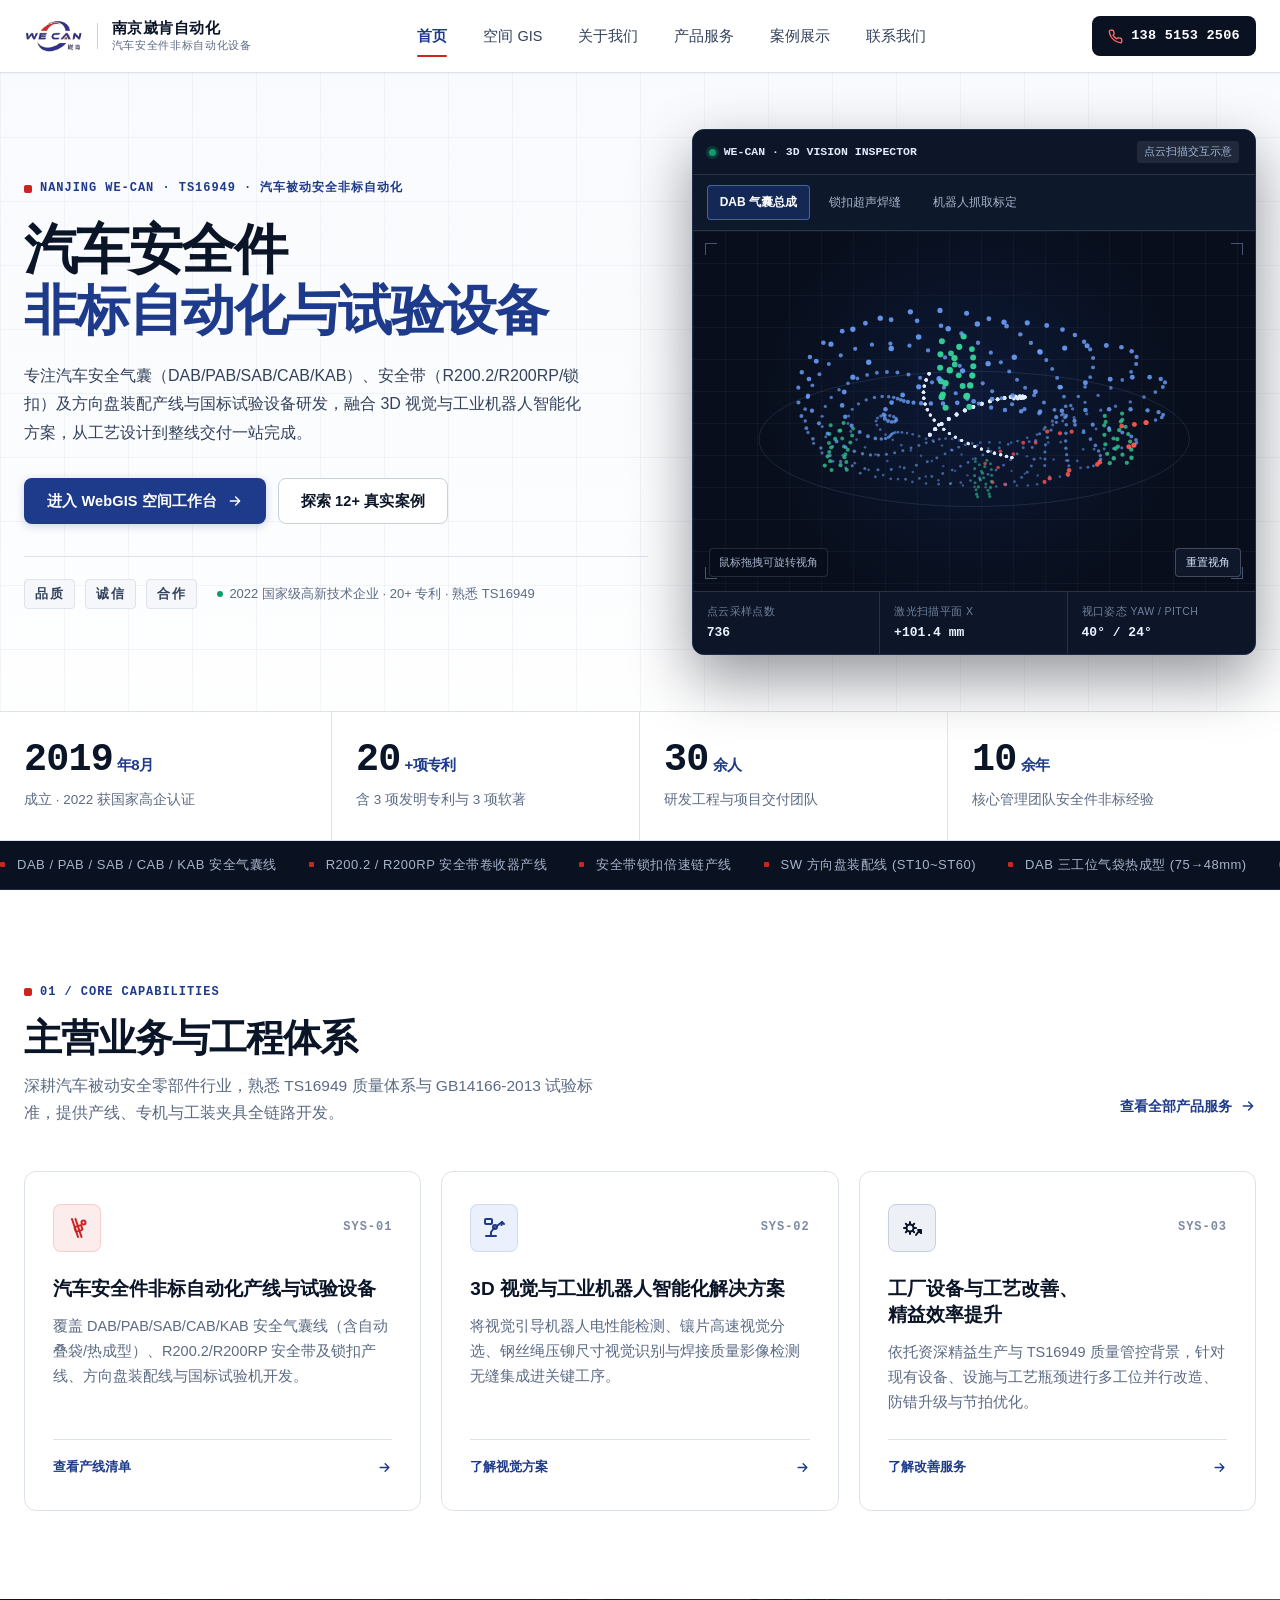
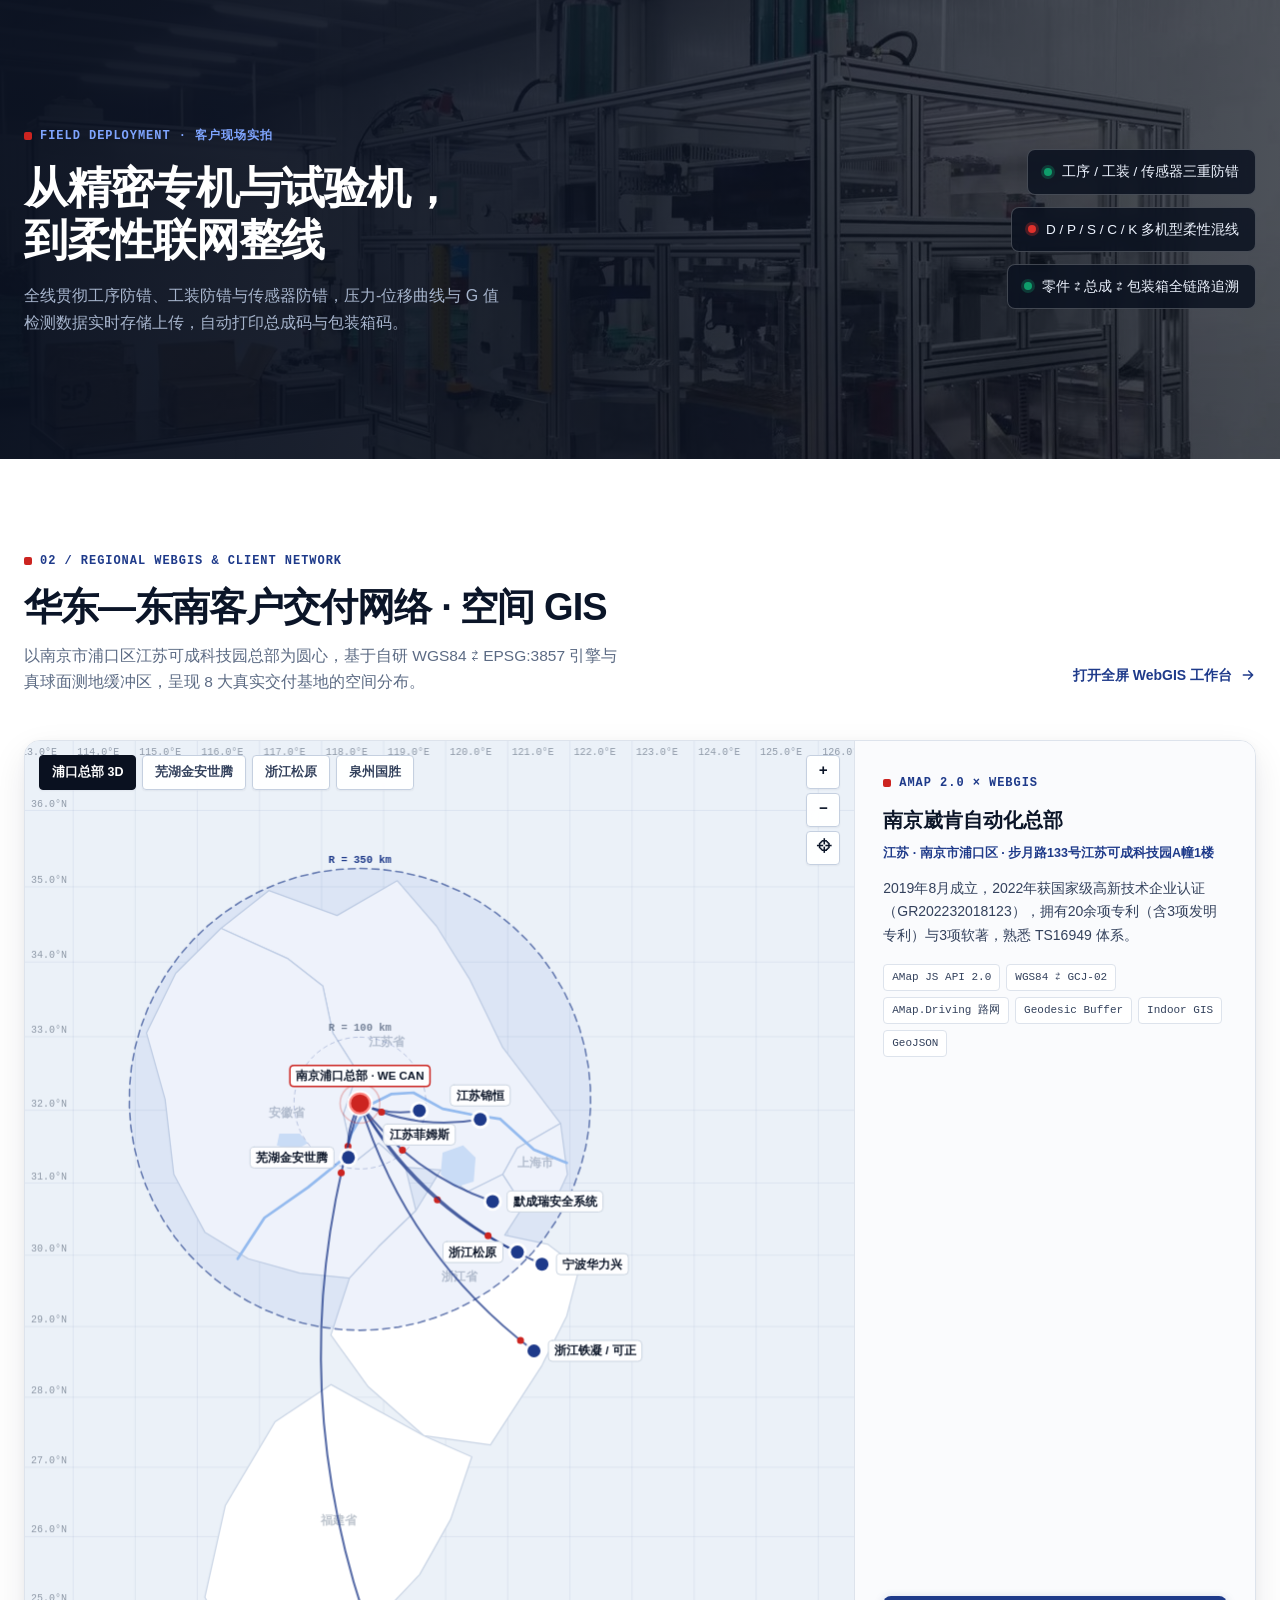
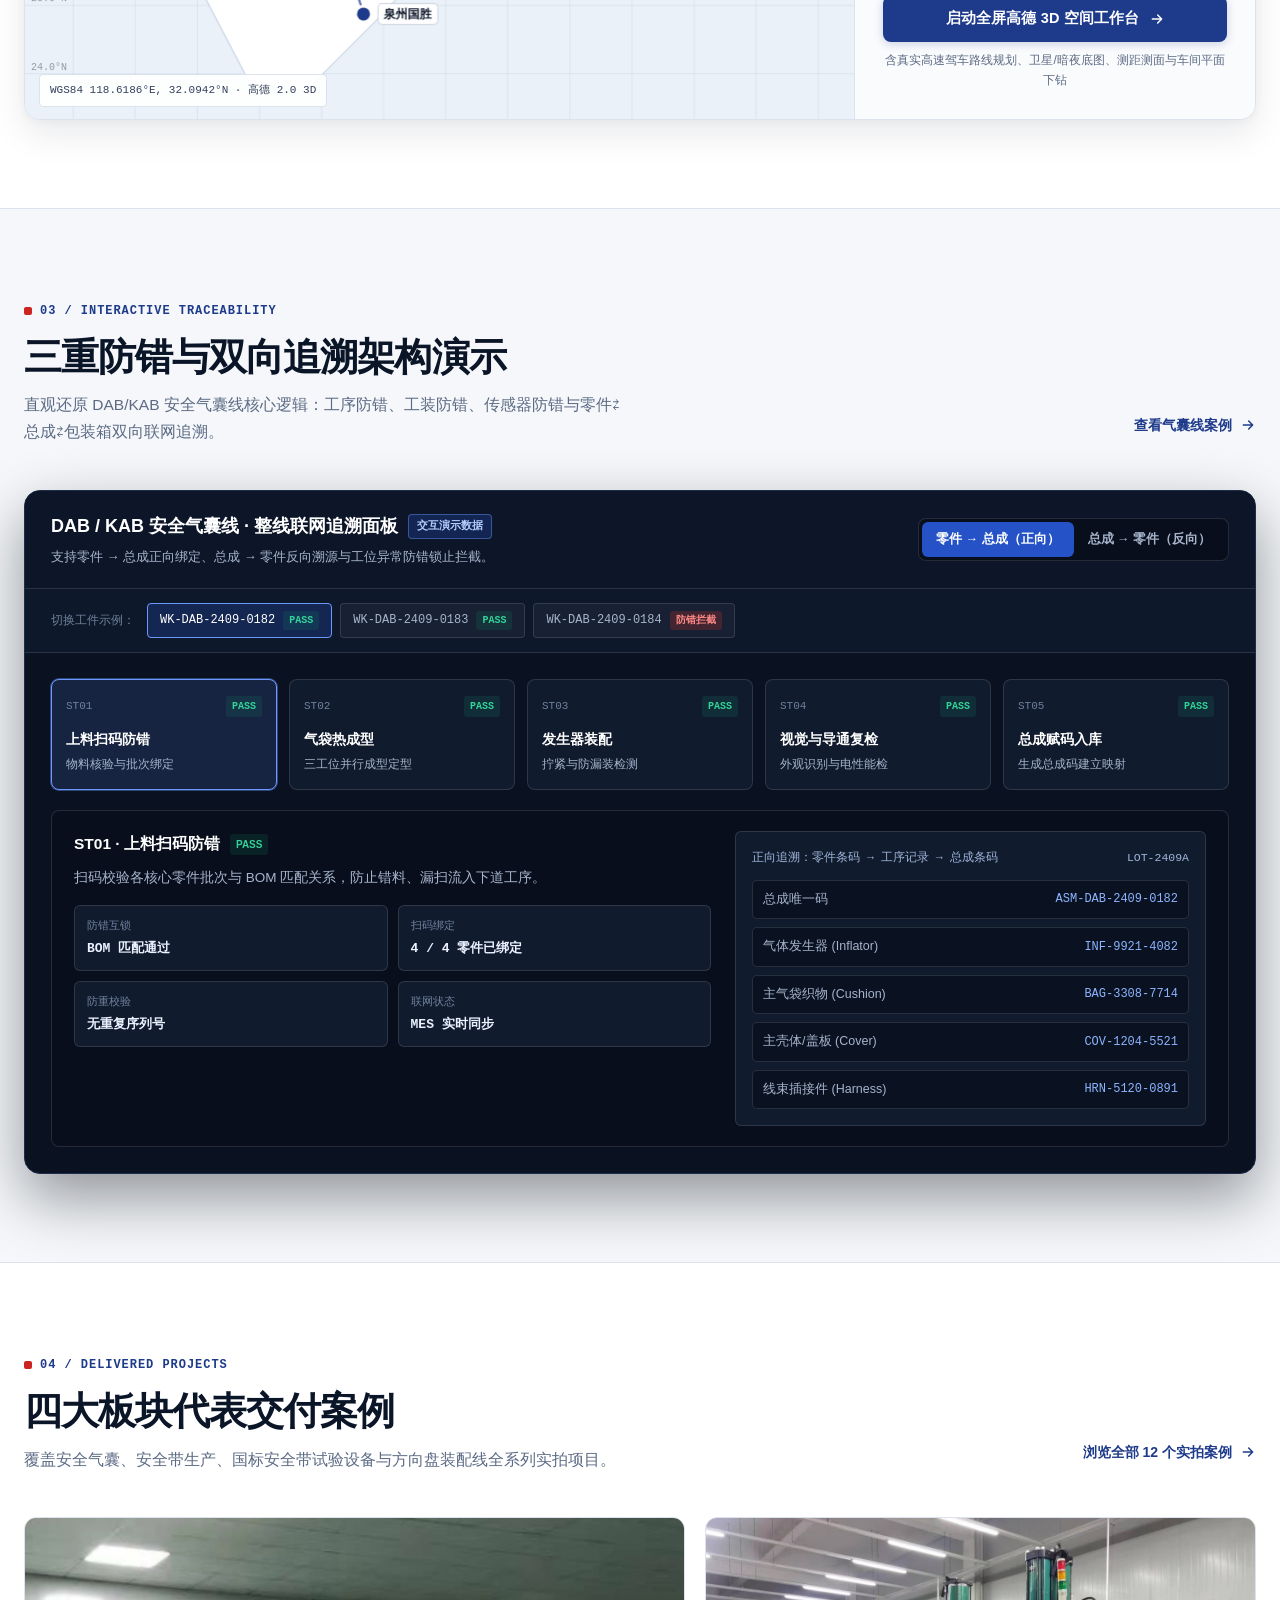
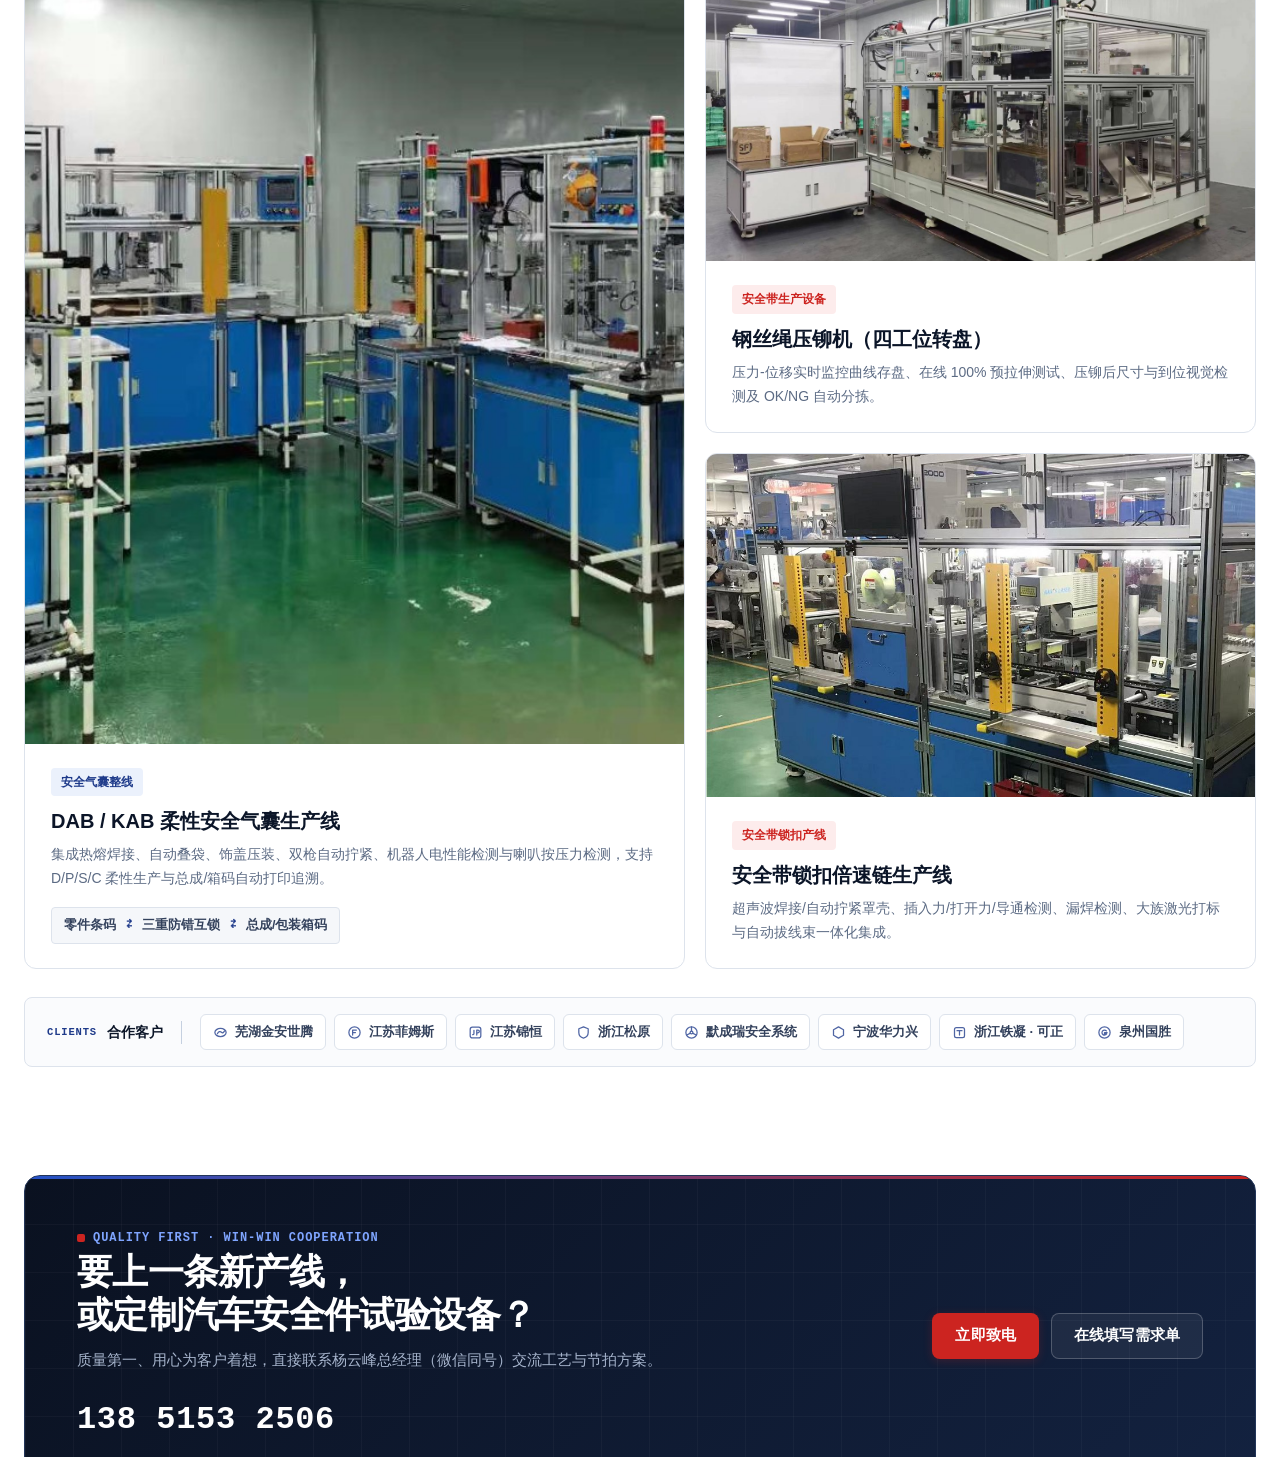
==== commit bbb3599f: "feat(v6): integrate real AMap JS API 2.0 3D, satellite/dark styles, WGS84<->GCJ-02 transform, and li" ====
--- a/index.html
+++ b/index.html
@@ -6,7 +6,11 @@
   <title>南京崴肯自动化设备科技有限公司 | 汽车安全件非标自动化与试验设备</title>
   <meta name="description" content="南京崴肯自动化设备科技有限公司（国家高新技术企业，GR202232018123）：安全气囊（DAB/PAB/SAB/CAB/KAB）、安全带（R200.2/R200RP/锁扣）、方向盘产线及试验设备、3D视觉与机器人智能化方案。">
   <link rel="icon" href="./img/logo.jpg">
-  <link rel="stylesheet" href="./css/site.css?v=5.4">
+  <link rel="stylesheet" href="./css/site.css?v=6.0">
+  <script>
+    window._AMapSecurityConfig = { securityJsCode: '35853aa25bf0930619ee64a5d9ffb839' };
+  </script>
+  <script src="https://webapi.amap.com/maps?v=2.0&key=ff6947f6415014ed887023e7873afc8f"></script>
 </head>
 <body>
   <header class="site-head" id="head">
@@ -231,9 +235,10 @@
 
         <div class="home-gis-shell rv">
           <div class="home-gis-map-wrap">
-            <canvas id="home-gis-canvas" aria-label="南京崴肯客户交付网络交互地图"></canvas>
+            <div id="home-amap" class="amap-viewport" aria-label="南京崴肯客户交付网络高德 2.0 交互地图"></div>
+            <canvas id="home-gis-canvas" aria-hidden="true"></canvas>
             <div class="gis-map-hud-tl">
-              <button type="button" class="gis-pill-btn active" data-home-fly="hq-nanjing">南京浦口总部</button>
+              <button type="button" class="gis-pill-btn active" data-home-fly="hq-nanjing">浦口总部 3D</button>
               <button type="button" class="gis-pill-btn" data-home-fly="client-wuhu">芜湖金安世腾</button>
               <button type="button" class="gis-pill-btn" data-home-fly="client-songyuan">浙江松原</button>
               <button type="button" class="gis-pill-btn" data-home-fly="client-quanzhou">泉州国胜</button>
@@ -244,35 +249,31 @@
               <button type="button" class="gis-icon-btn" id="home-gis-reset" aria-label="复位">⌖</button>
             </div>
             <div class="gis-map-hud-bl">
-              <span class="scale-wrap">
-                <span class="scale-bar" id="home-gis-scale"></span>
-                <span id="home-gis-scale-txt">100 km</span>
-              </span>
-              <span id="home-gis-coord">118.6186°E, 32.0942°N</span>
+              <span id="home-gis-coord">WGS84 118.6186°E, 32.0942°N · 高德 2.0 3D</span>
             </div>
           </div>
 
           <div class="home-gis-side">
             <div>
-              <span class="eyebrow">VERIFIED CLIENT NODE</span>
+              <span class="eyebrow">AMAP 2.0 × WEBGIS</span>
               <h3 id="home-gis-name">南京崴肯自动化总部</h3>
-              <p class="home-gis-meta" id="home-gis-meta">江苏 · 南京市浦口区 · 研发制造中心</p>
+              <p class="home-gis-meta" id="home-gis-meta">江苏 · 南京市浦口区 · 步月路133号江苏可成科技园A幢1楼</p>
               <p class="home-gis-desc" id="home-gis-desc">2019年8月成立，2022年获国家级高新技术企业认证（GR202232018123），拥有20余项专利（含3项发明专利）与3项软著，熟悉 TS16949 体系。</p>
               <div class="gis-tech-chips">
-                <span>EPSG:3857</span>
-                <span>XYZ Tile Pyramid</span>
-                <span>Haversine Buffer</span>
-                <span>KDE Heatmap</span>
+                <span>AMap JS API 2.0</span>
+                <span>WGS84 ⇄ GCJ-02</span>
+                <span>AMap.Driving 路网</span>
+                <span>Geodesic Buffer</span>
                 <span>Indoor GIS</span>
-                <span>RFC 7946 GeoJSON</span>
+                <span>GeoJSON</span>
               </div>
             </div>
             <div>
               <a class="btn btn-primary" href="./gis.html" style="width:100%">
-                启动全屏 WebGIS 空间工作台
+                启动全屏高德 3D 空间工作台
                 <svg viewBox="0 0 24 24" fill="none" stroke="currentColor" stroke-width="2.2" stroke-linecap="round" stroke-linejoin="round" aria-hidden="true"><path d="M5 12h14M13 6l6 6-6 6"/></svg>
               </a>
-              <p style="margin-top:8px;font-size:12px;color:var(--ink-3);text-align:center">含 100–900km 动态球面缓冲区、大圆测距与车间微空间产线平面下钻</p>
+              <p style="margin-top:8px;font-size:12px;color:var(--ink-3);text-align:center">含真实高速驾车路线规划、卫星/暗夜底图、测距测面与车间平面下钻</p>
             </div>
           </div>
         </div>
@@ -464,8 +465,9 @@
       <span>品质、诚信、合作 · Quality · Sincerity · Co-operation</span>
     </div>
   </footer>
-  <script src="./js/gis-data.js?v=5.4"></script>
-  <script src="./js/webgis-engine.js?v=5.4"></script>
-  <script src="./js/site.js?v=5.4"></script>
+  <script src="./js/gis-data.js?v=6.0"></script>
+  <script src="./js/webgis-engine.js?v=6.0"></script>
+  <script src="./js/amap-gis.js?v=6.0"></script>
+  <script src="./js/site.js?v=6.0"></script>
 </body>
 </html>
--- a/css/site.css
+++ b/css/site.css
@@ -3968,3 +3968,178 @@
     grid-template-columns: repeat(2, 1fr);
   }
 }
+
+/* ==========================================================================
+   v6.0 Upgrades: AMap JS API 2.0 Custom Markers, 3D Viewport & Driving Route
+   ========================================================================== */
+.amap-viewport {
+  position: absolute;
+  inset: 0;
+  width: 100%;
+  height: 100%;
+}
+
+.indoor-canvas-wrap {
+  position: absolute;
+  inset: 0;
+  width: 100%;
+  height: 100%;
+  display: none;
+  z-index: 4;
+}
+
+.indoor-canvas-wrap canvas {
+  width: 100%;
+  height: 100%;
+  display: block;
+}
+
+/* Custom AMap HTML Pin Markers */
+.amap-pin {
+  position: relative;
+  display: inline-flex;
+  align-items: center;
+  gap: 7px;
+  cursor: pointer;
+  white-space: nowrap;
+}
+
+.amap-pin-dot {
+  position: relative;
+  width: 14px;
+  height: 14px;
+  border-radius: 50%;
+  background: var(--brand);
+  border: 2.5px solid #fff;
+  box-shadow: 0 2px 8px rgba(11, 21, 40, 0.32);
+  flex: none;
+  transition: transform 0.2s var(--ease);
+}
+
+.amap-pin.hq .amap-pin-dot {
+  width: 16px;
+  height: 16px;
+  background: var(--red);
+}
+
+.amap-pin.selected .amap-pin-dot {
+  transform: scale(1.22);
+  box-shadow: 0 0 0 3px rgba(37, 83, 199, 0.35), 0 3px 10px rgba(11, 21, 40, 0.35);
+}
+
+.amap-pin-pulse {
+  position: absolute;
+  inset: -7px;
+  border-radius: 50%;
+  border: 2px solid var(--red);
+  animation: pinPulse 2s ease-out infinite;
+  pointer-events: none;
+}
+
+@keyframes pinPulse {
+  0% { transform: scale(0.7); opacity: 0.9; }
+  100% { transform: scale(2.1); opacity: 0; }
+}
+
+.amap-pin-label {
+  position: absolute;
+  left: 20px;
+  top: 50%;
+  transform: translateY(-50%);
+  padding: 3px 8px;
+  border-radius: 4px;
+  background: rgba(255, 255, 255, 0.94);
+  border: 1px solid #CBD5E1;
+  color: var(--ink);
+  font-family: var(--font-sans);
+  font-size: 11.5px;
+  font-weight: 600;
+  box-shadow: 0 2px 8px rgba(11, 21, 40, 0.12);
+  transition: all 0.18s;
+}
+
+.amap-pin.pos-left .amap-pin-label {
+  left: auto;
+  right: 20px;
+}
+
+.amap-pin.pos-top .amap-pin-label {
+  left: 50%;
+  top: auto;
+  bottom: 22px;
+  transform: translateX(-50%);
+}
+
+.amap-pin.pos-bottom .amap-pin-label {
+  left: 50%;
+  top: 22px;
+  transform: translateX(-50%);
+}
+
+.insp-head > span:last-child {
+  white-space: nowrap;
+  flex: none;
+}
+
+.amap-pin.hq .amap-pin-label {
+  background: var(--dark);
+  border-color: var(--red);
+  color: #fff;
+}
+
+.amap-pin.selected .amap-pin-label {
+  border-color: var(--brand);
+  box-shadow: 0 0 0 1px var(--brand), 0 4px 12px rgba(30, 58, 138, 0.2);
+}
+
+.hide-pin-labels .amap-pin-label {
+  display: none;
+}
+
+.insp-addr {
+  margin-top: 8px;
+  padding: 7px 10px;
+  border-radius: 6px;
+  background: var(--brand-soft);
+  border: 1px solid rgba(30, 58, 138, 0.14);
+  font-size: 12px;
+  font-weight: 600;
+  color: var(--brand);
+}
+
+.insp-route-slot {
+  margin-top: 12px;
+}
+
+.route-result {
+  padding: 11px 12px;
+  border-radius: 6px;
+  background: #FEF2F2;
+  border: 1px solid rgba(204, 36, 32, 0.25);
+}
+
+.route-result strong {
+  display: block;
+  font-size: 12px;
+  color: var(--red);
+}
+
+.route-metrics {
+  margin-top: 6px;
+  display: flex;
+  flex-direction: column;
+  gap: 3px;
+  font-size: 12.5px;
+  color: var(--ink);
+}
+
+.route-metrics b {
+  color: var(--ink);
+}
+
+/* Keep AMap official logo tidy above our bottom telemetry bar */
+.amap-logo,
+.amap-copyright {
+  opacity: 0.72 !important;
+  font-size: 10px !important;
+}
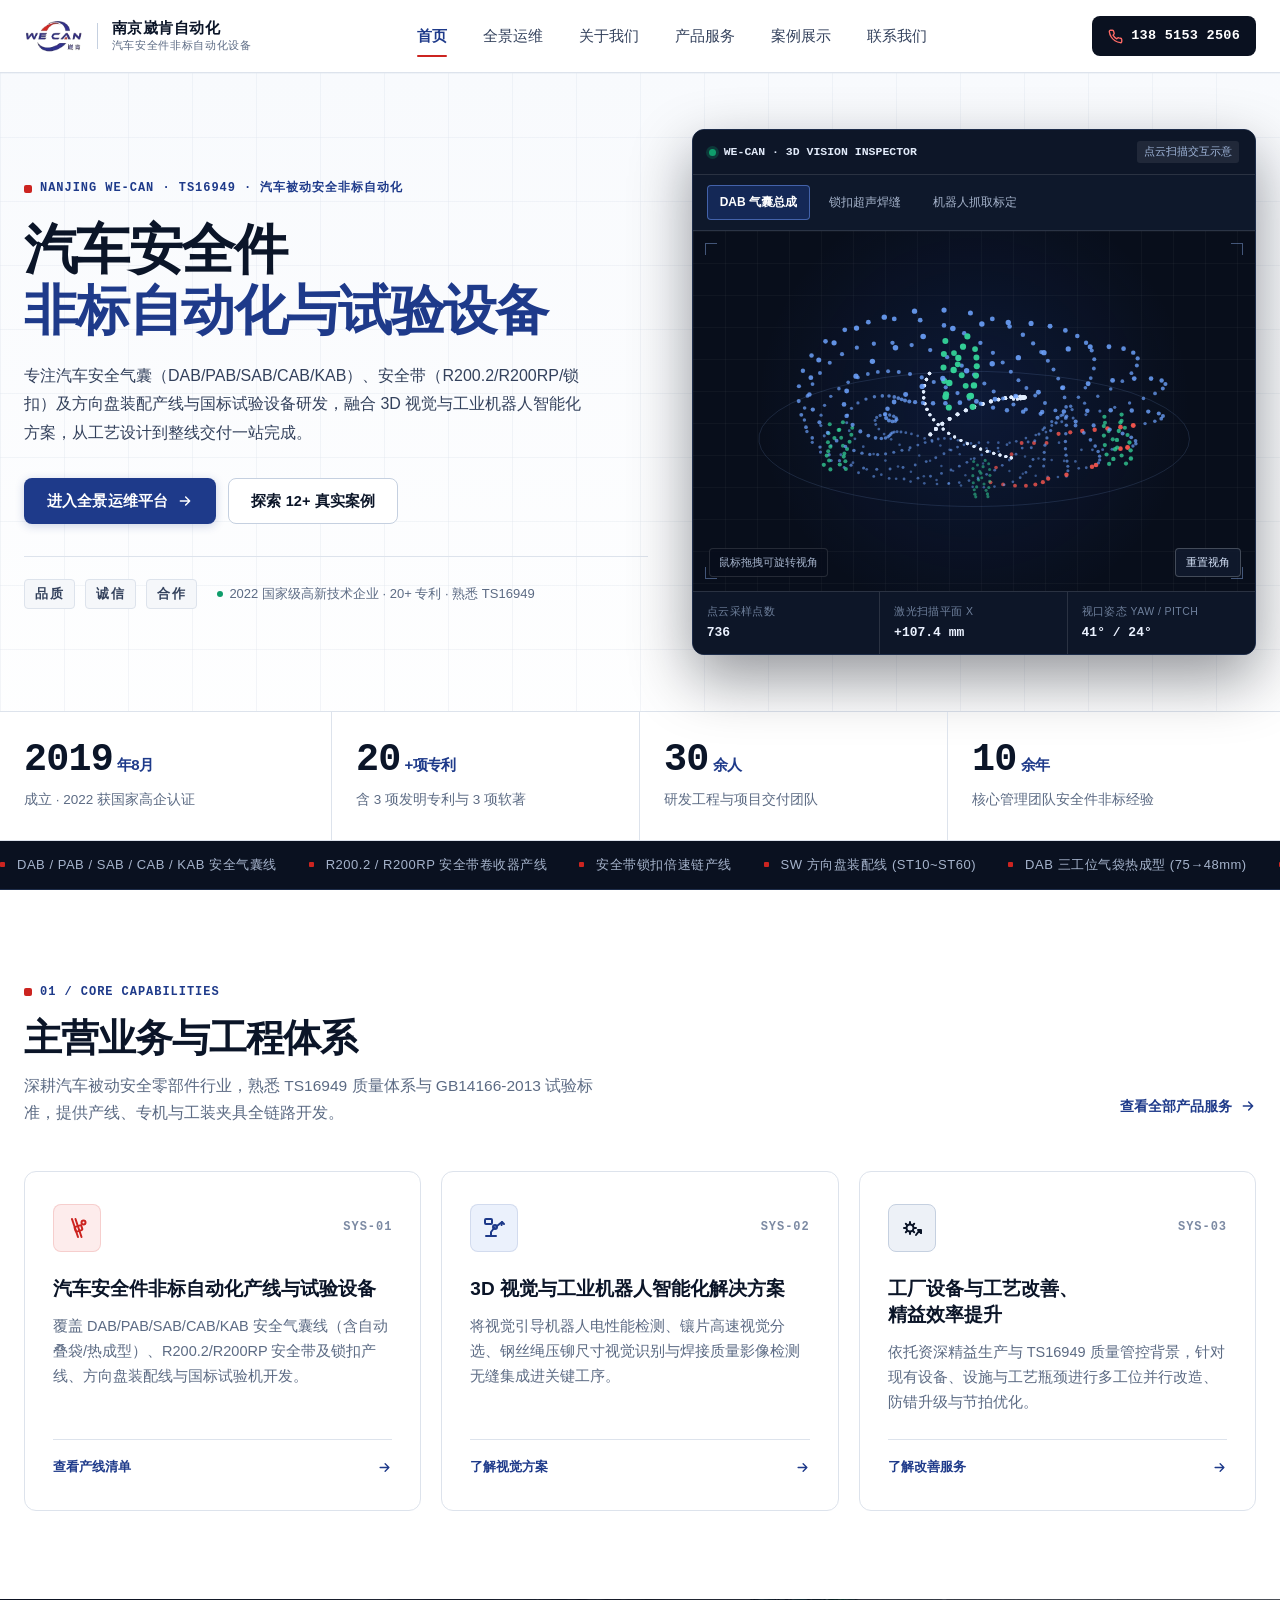
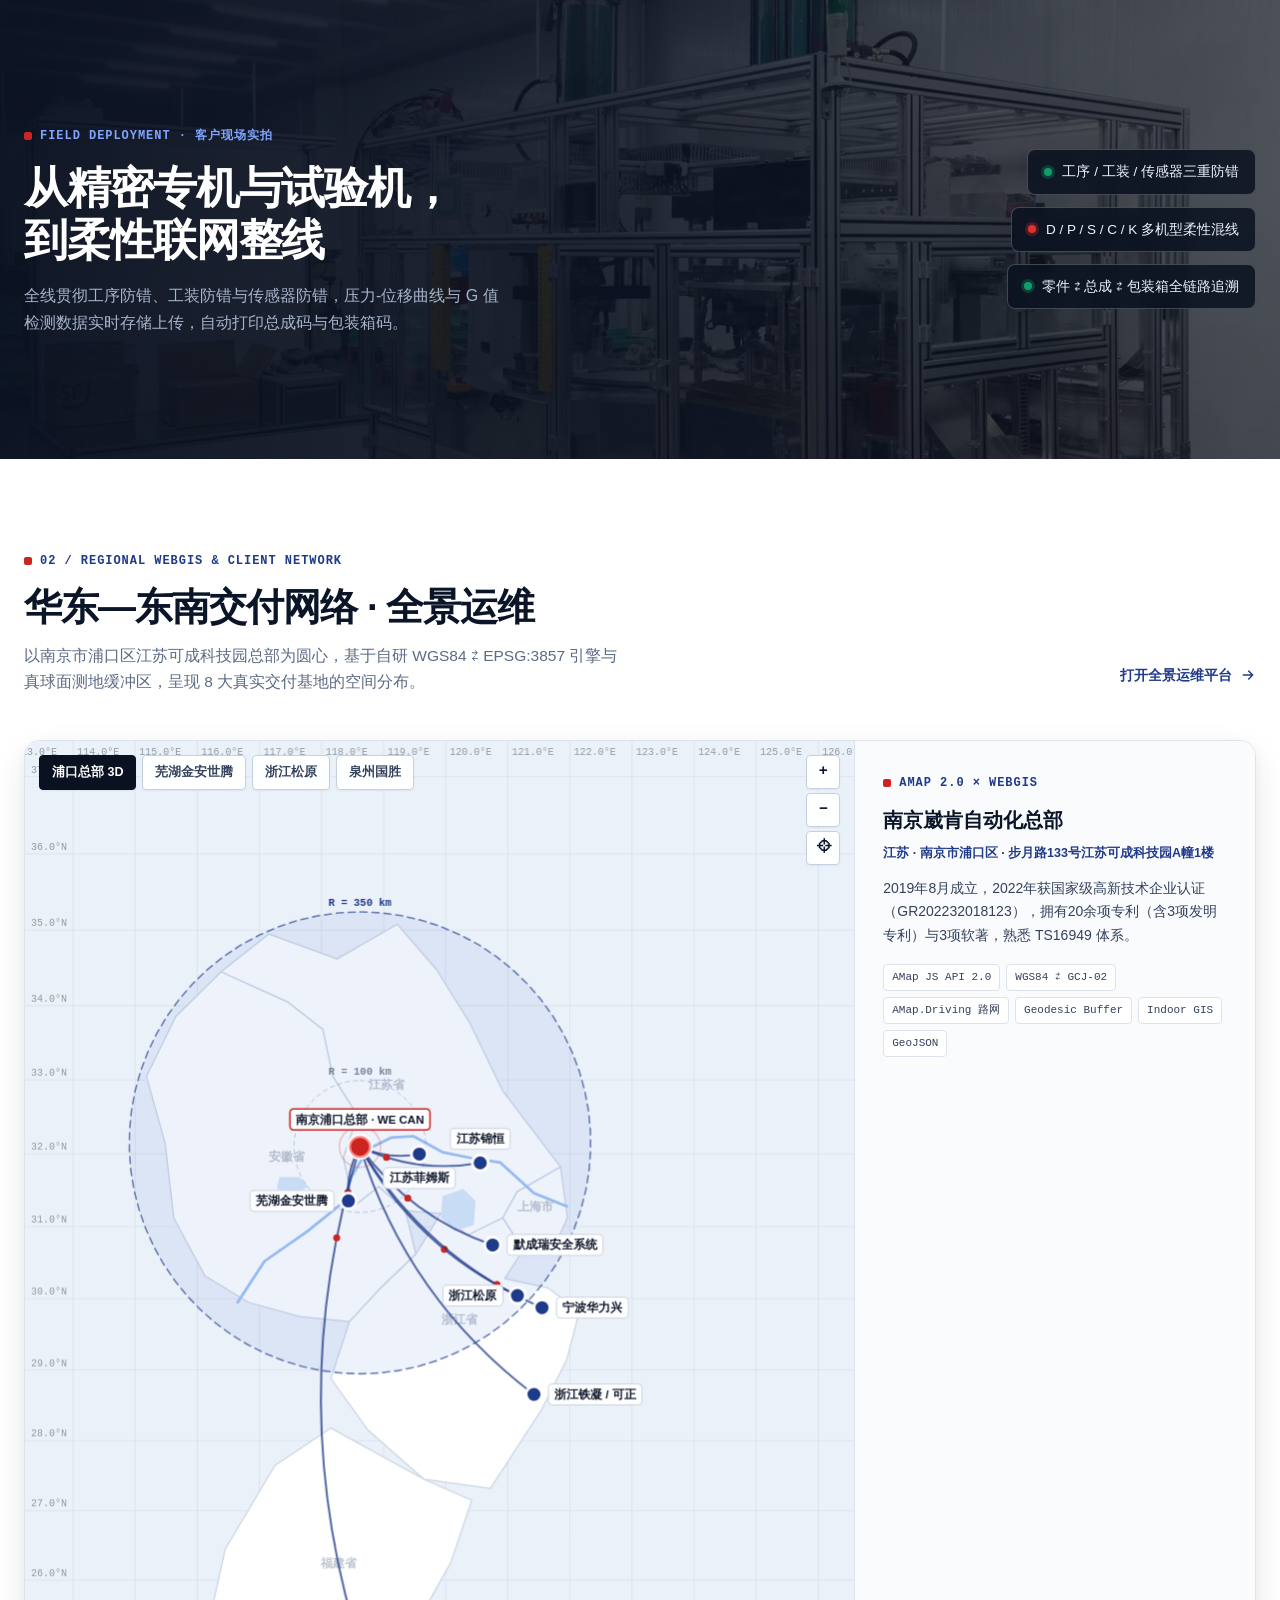
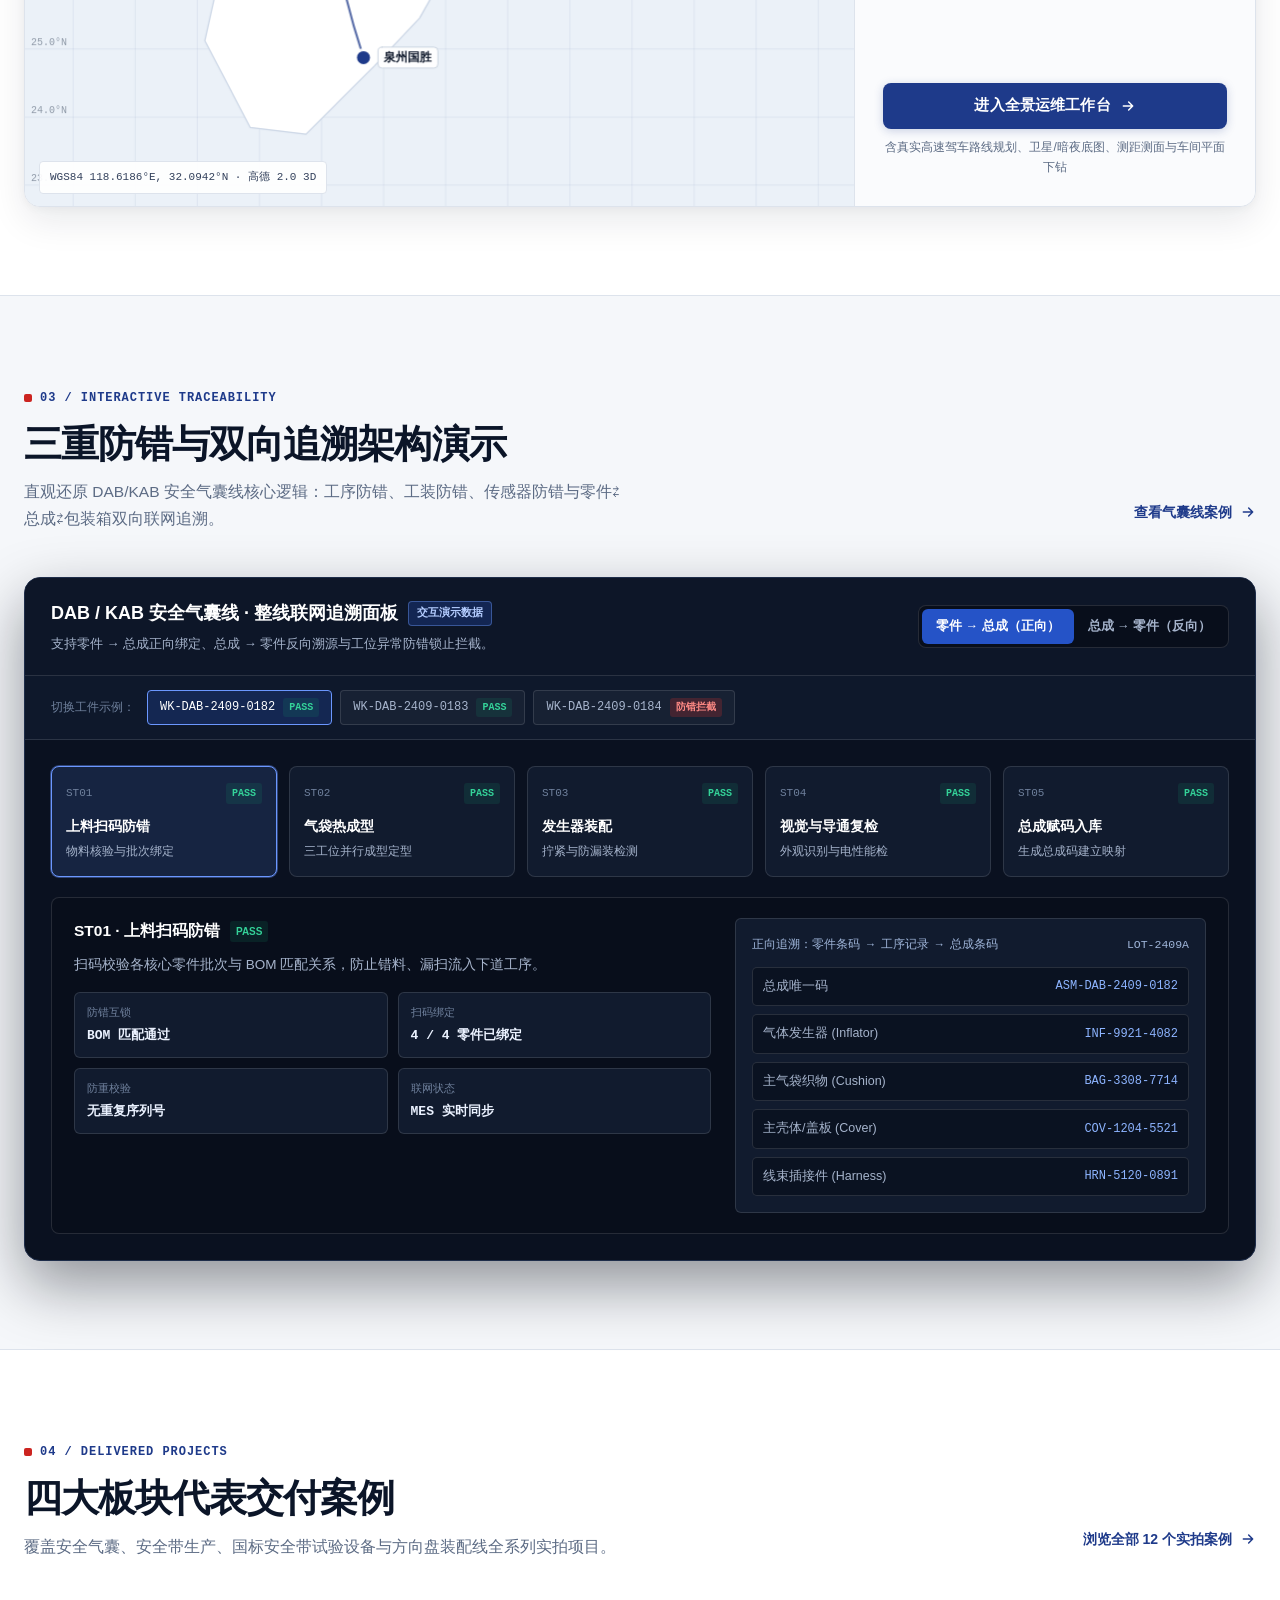
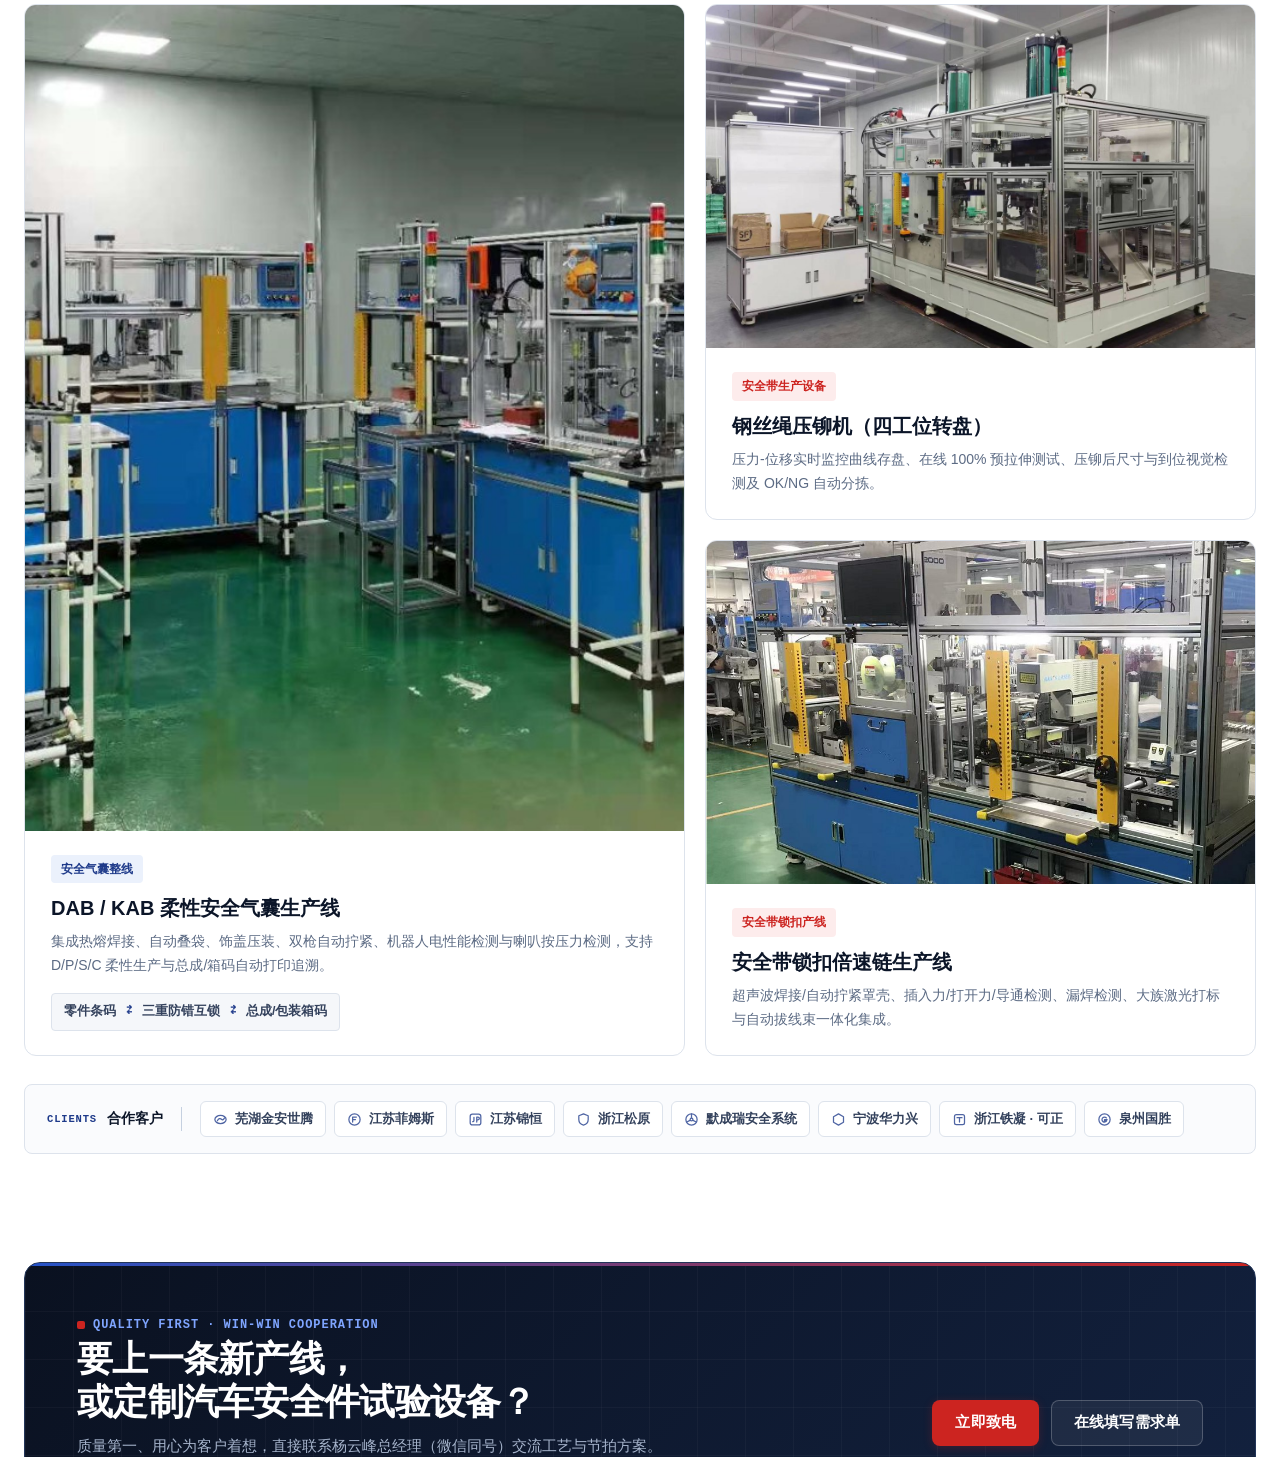
==== commit bbe52866: "ui: rename 空间 GIS to 全景运维 across navigation, homepage, and workbench" ====
--- a/index.html
+++ b/index.html
@@ -6,7 +6,7 @@
   <title>南京崴肯自动化设备科技有限公司 | 汽车安全件非标自动化与试验设备</title>
   <meta name="description" content="南京崴肯自动化设备科技有限公司（国家高新技术企业，GR202232018123）：安全气囊（DAB/PAB/SAB/CAB/KAB）、安全带（R200.2/R200RP/锁扣）、方向盘产线及试验设备、3D视觉与机器人智能化方案。">
   <link rel="icon" href="./img/logo.jpg">
-  <link rel="stylesheet" href="./css/site.css?v=6.0">
+  <link rel="stylesheet" href="./css/site.css?v=6.1">
   <script>
     window._AMapSecurityConfig = { securityJsCode: '35853aa25bf0930619ee64a5d9ffb839' };
   </script>
@@ -25,7 +25,7 @@
       </a>
       <nav class="nav" id="nav" aria-label="主导航">
         <a href="./index.html" aria-current="page">首页</a>
-        <a href="./gis.html">空间 GIS</a>
+        <a href="./gis.html">全景运维</a>
         <a href="./about.html">关于我们</a>
         <a href="./services.html">产品服务</a>
         <a href="./cases.html">案例展示</a>
@@ -54,7 +54,7 @@
             <p class="hero-lead rv d2">专注汽车安全气囊（DAB/PAB/SAB/CAB/KAB）、安全带（R200.2/R200RP/锁扣）及方向盘装配产线与国标试验设备研发，融合 3D 视觉与工业机器人智能化方案，从工艺设计到整线交付一站完成。</p>
             <div class="hero-actions rv d2">
               <a class="btn btn-primary" href="./gis.html">
-                进入 WebGIS 空间工作台
+                进入全景运维平台
                 <svg viewBox="0 0 24 24" fill="none" stroke="currentColor" stroke-width="2.2" stroke-linecap="round" stroke-linejoin="round" aria-hidden="true"><path d="M5 12h14M13 6l6 6-6 6"/></svg>
               </a>
               <a class="btn btn-outline" href="./cases.html">探索 12+ 真实案例</a>
@@ -224,11 +224,11 @@
         <div class="sec-head">
           <div>
             <span class="eyebrow rv">02 / REGIONAL WEBGIS &amp; CLIENT NETWORK</span>
-            <h2 class="sec-title rv d1">华东—东南客户交付网络 · 空间 GIS</h2>
+            <h2 class="sec-title rv d1">华东—东南交付网络 · 全景运维</h2>
             <p class="sec-lead rv d1">以南京市浦口区江苏可成科技园总部为圆心，基于自研 WGS84 ⇄ EPSG:3857 引擎与真球面测地缓冲区，呈现 8 大真实交付基地的空间分布。</p>
           </div>
           <a class="more-link rv" href="./gis.html">
-            打开全屏 WebGIS 工作台
+            打开全景运维平台
             <svg viewBox="0 0 24 24" fill="none" stroke="currentColor" stroke-width="2.2" stroke-linecap="round" stroke-linejoin="round" aria-hidden="true"><path d="M5 12h14M13 6l6 6-6 6"/></svg>
           </a>
         </div>
@@ -270,7 +270,7 @@
             </div>
             <div>
               <a class="btn btn-primary" href="./gis.html" style="width:100%">
-                启动全屏高德 3D 空间工作台
+                进入全景运维工作台
                 <svg viewBox="0 0 24 24" fill="none" stroke="currentColor" stroke-width="2.2" stroke-linecap="round" stroke-linejoin="round" aria-hidden="true"><path d="M5 12h14M13 6l6 6-6 6"/></svg>
               </a>
               <p style="margin-top:8px;font-size:12px;color:var(--ink-3);text-align:center">含真实高速驾车路线规划、卫星/暗夜底图、测距测面与车间平面下钻</p>
@@ -439,7 +439,7 @@
         <h4>站点导航</h4>
         <ul class="foot-links">
           <li><a href="./index.html">首页</a></li>
-          <li><a href="./gis.html">空间 GIS</a></li>
+          <li><a href="./gis.html">全景运维</a></li>
           <li><a href="./about.html">关于我们</a></li>
           <li><a href="./services.html">产品服务</a></li>
           <li><a href="./cases.html">案例展示</a></li>
@@ -465,9 +465,9 @@
       <span>品质、诚信、合作 · Quality · Sincerity · Co-operation</span>
     </div>
   </footer>
-  <script src="./js/gis-data.js?v=6.0"></script>
-  <script src="./js/webgis-engine.js?v=6.0"></script>
-  <script src="./js/amap-gis.js?v=6.0"></script>
-  <script src="./js/site.js?v=6.0"></script>
+  <script src="./js/gis-data.js?v=6.1"></script>
+  <script src="./js/webgis-engine.js?v=6.1"></script>
+  <script src="./js/amap-gis.js?v=6.1"></script>
+  <script src="./js/site.js?v=6.1"></script>
 </body>
 </html>
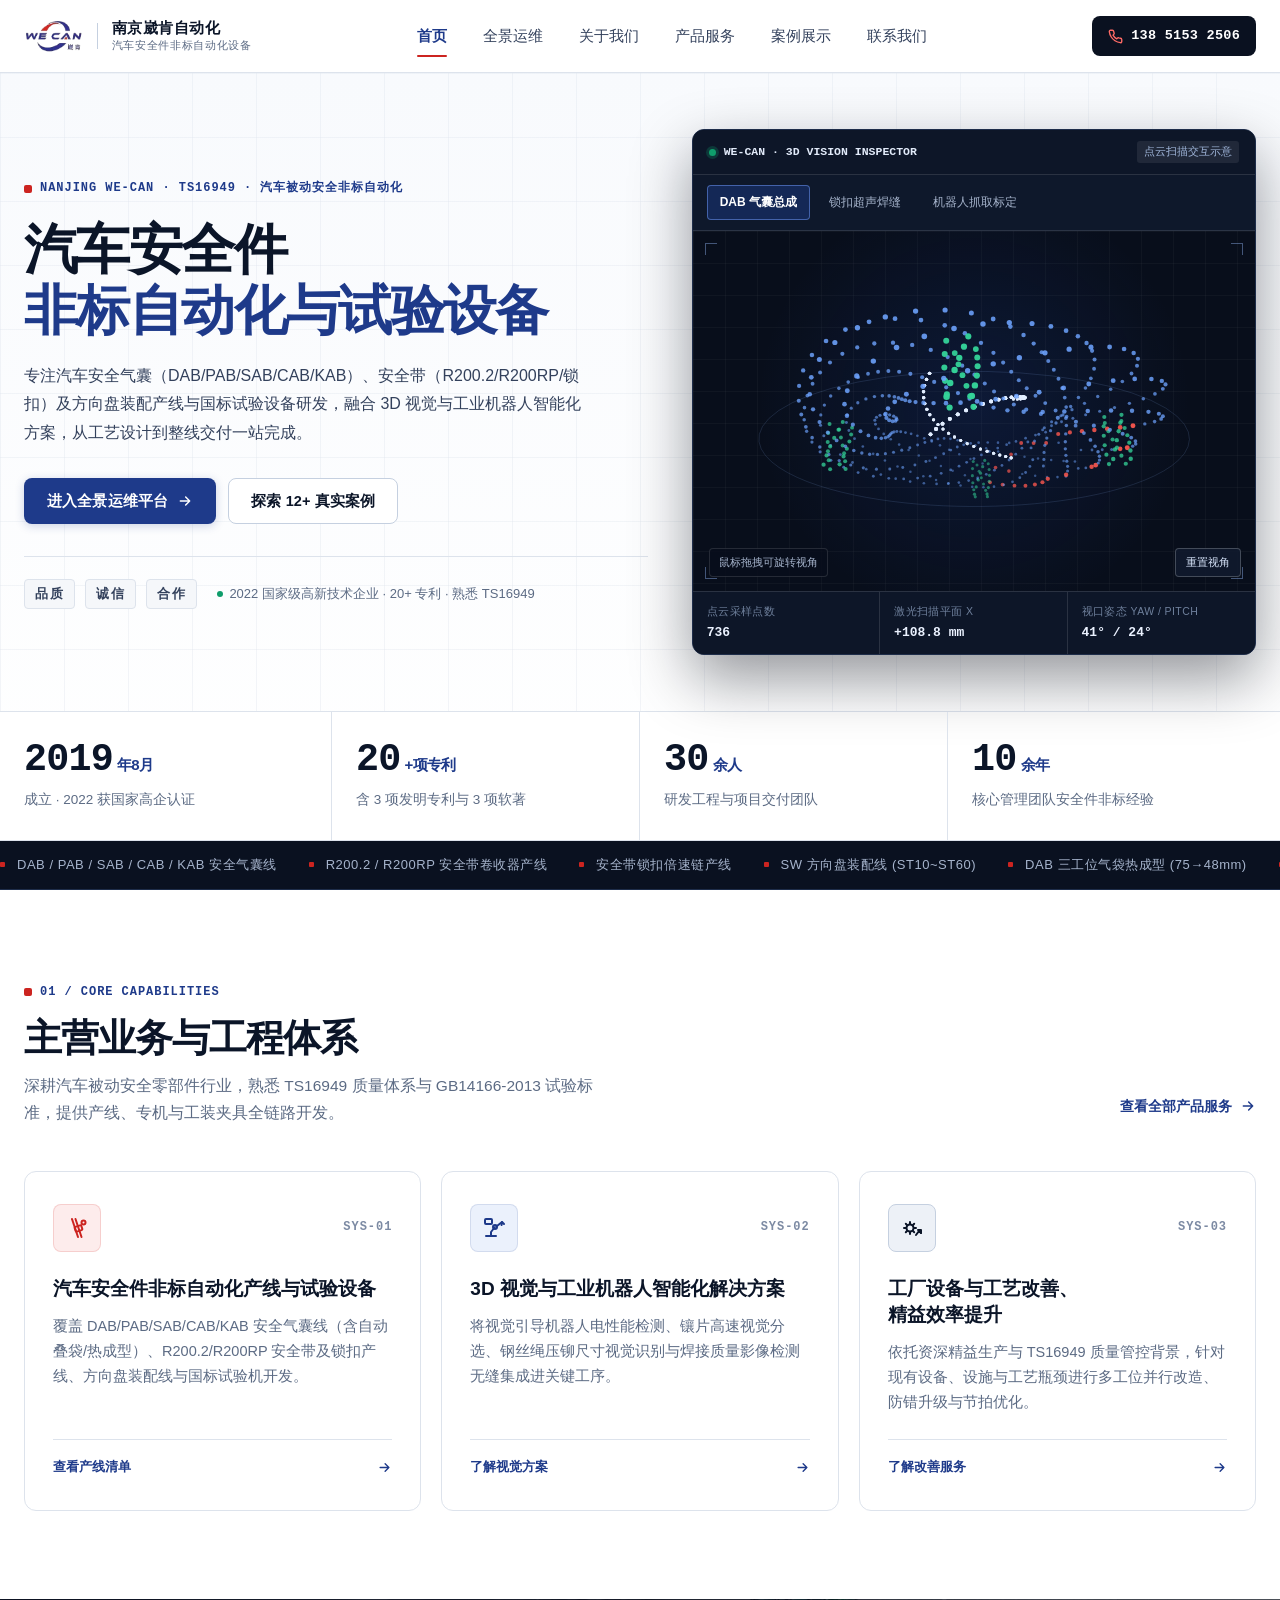
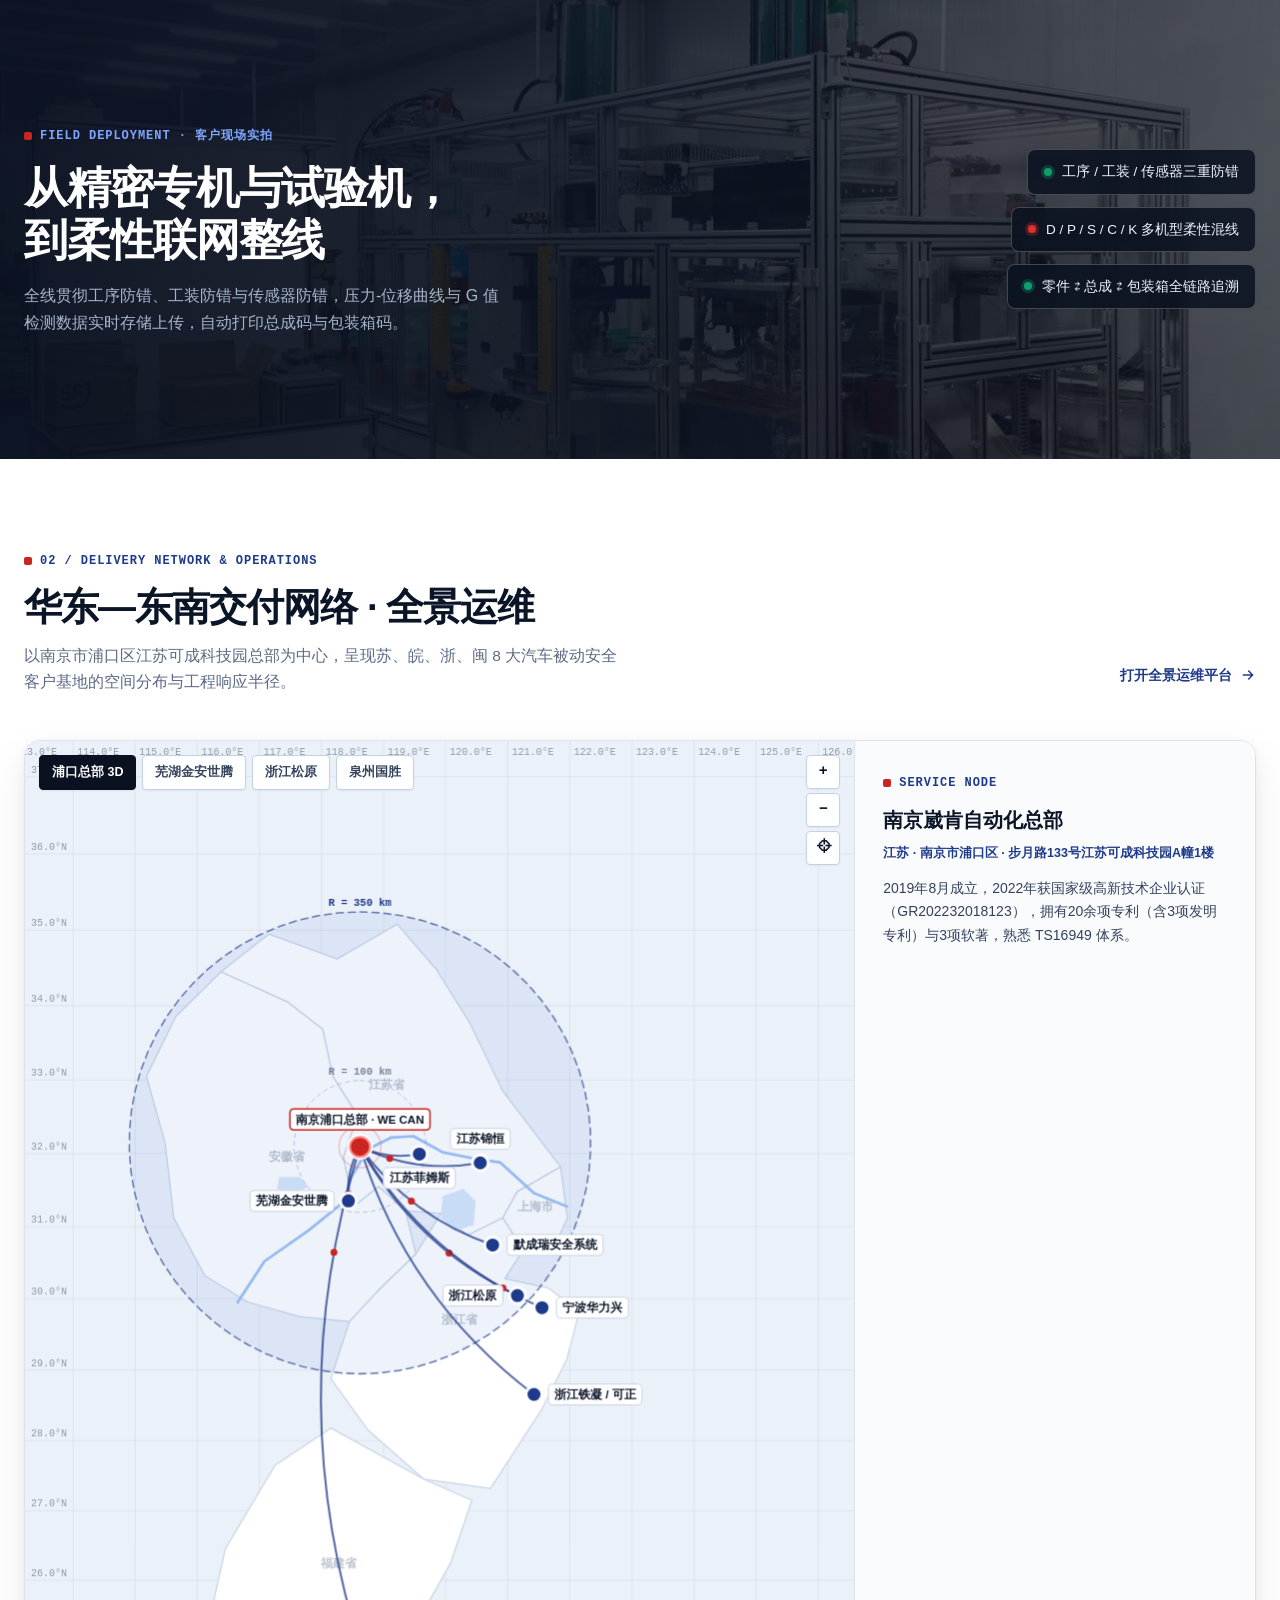
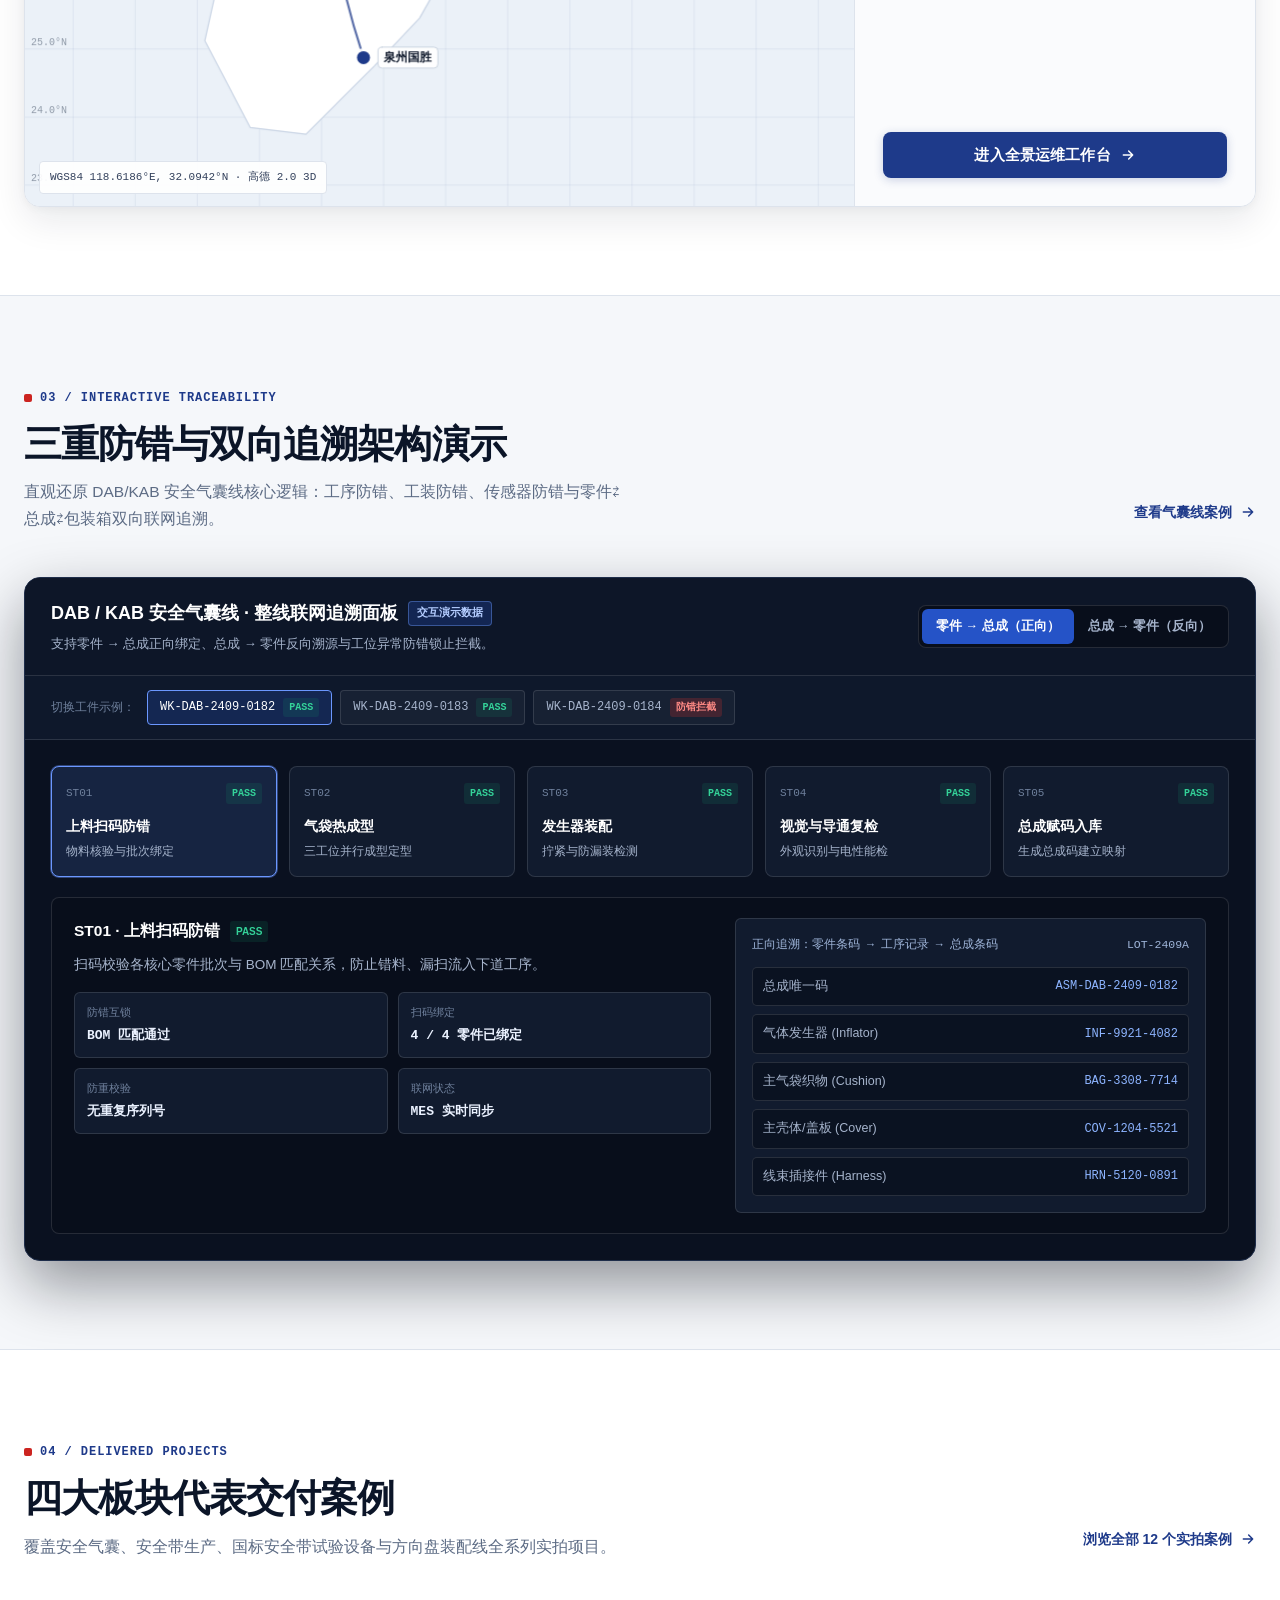
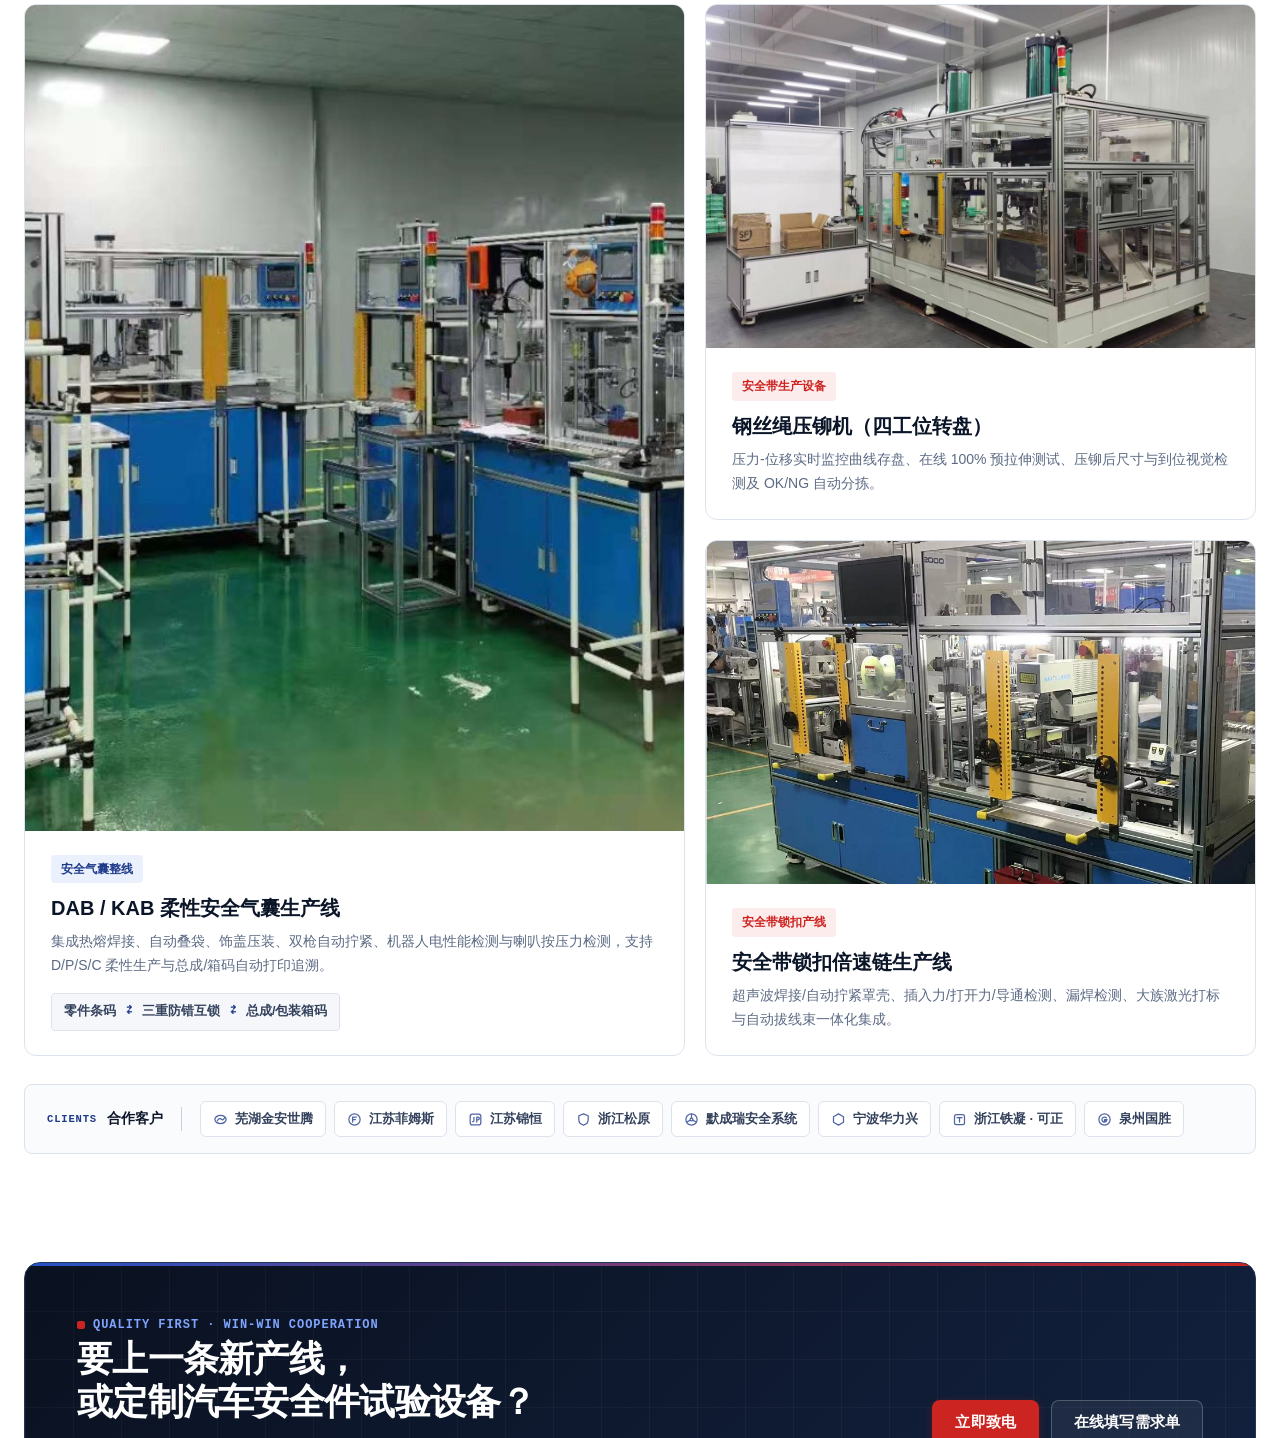
==== commit e2001cfd: "ui: remove technical architecture explanation box on gis.html and declutter homepage copy" ====
--- a/index.html
+++ b/index.html
@@ -223,9 +223,9 @@
       <div class="wrap">
         <div class="sec-head">
           <div>
-            <span class="eyebrow rv">02 / REGIONAL WEBGIS &amp; CLIENT NETWORK</span>
+            <span class="eyebrow rv">02 / DELIVERY NETWORK &amp; OPERATIONS</span>
             <h2 class="sec-title rv d1">华东—东南交付网络 · 全景运维</h2>
-            <p class="sec-lead rv d1">以南京市浦口区江苏可成科技园总部为圆心，基于自研 WGS84 ⇄ EPSG:3857 引擎与真球面测地缓冲区，呈现 8 大真实交付基地的空间分布。</p>
+            <p class="sec-lead rv d1">以南京市浦口区江苏可成科技园总部为中心，呈现苏、皖、浙、闽 8 大汽车被动安全客户基地的空间分布与工程响应半径。</p>
           </div>
           <a class="more-link rv" href="./gis.html">
             打开全景运维平台
@@ -255,25 +255,16 @@
 
           <div class="home-gis-side">
             <div>
-              <span class="eyebrow">AMAP 2.0 × WEBGIS</span>
+              <span class="eyebrow">SERVICE NODE</span>
               <h3 id="home-gis-name">南京崴肯自动化总部</h3>
               <p class="home-gis-meta" id="home-gis-meta">江苏 · 南京市浦口区 · 步月路133号江苏可成科技园A幢1楼</p>
               <p class="home-gis-desc" id="home-gis-desc">2019年8月成立，2022年获国家级高新技术企业认证（GR202232018123），拥有20余项专利（含3项发明专利）与3项软著，熟悉 TS16949 体系。</p>
-              <div class="gis-tech-chips">
-                <span>AMap JS API 2.0</span>
-                <span>WGS84 ⇄ GCJ-02</span>
-                <span>AMap.Driving 路网</span>
-                <span>Geodesic Buffer</span>
-                <span>Indoor GIS</span>
-                <span>GeoJSON</span>
-              </div>
             </div>
             <div>
               <a class="btn btn-primary" href="./gis.html" style="width:100%">
                 进入全景运维工作台
                 <svg viewBox="0 0 24 24" fill="none" stroke="currentColor" stroke-width="2.2" stroke-linecap="round" stroke-linejoin="round" aria-hidden="true"><path d="M5 12h14M13 6l6 6-6 6"/></svg>
               </a>
-              <p style="margin-top:8px;font-size:12px;color:var(--ink-3);text-align:center">含真实高速驾车路线规划、卫星/暗夜底图、测距测面与车间平面下钻</p>
             </div>
           </div>
         </div>
